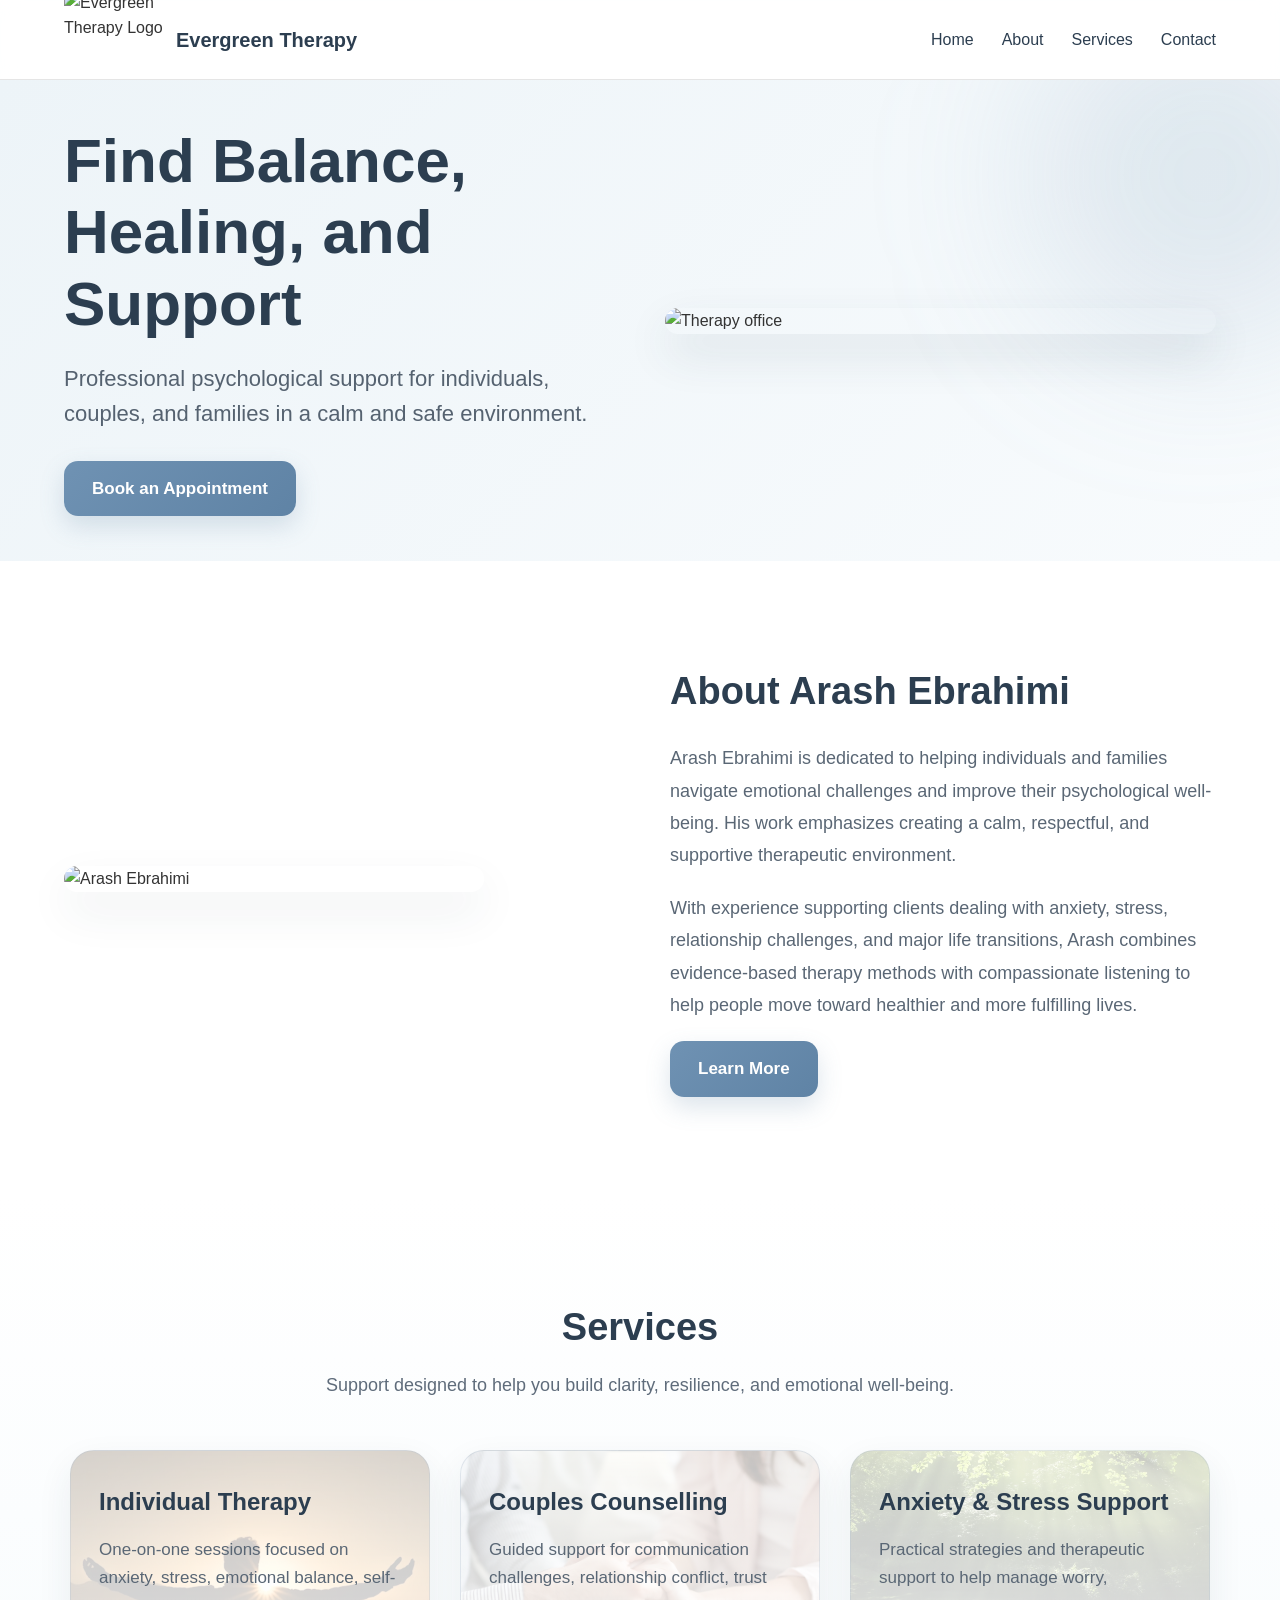
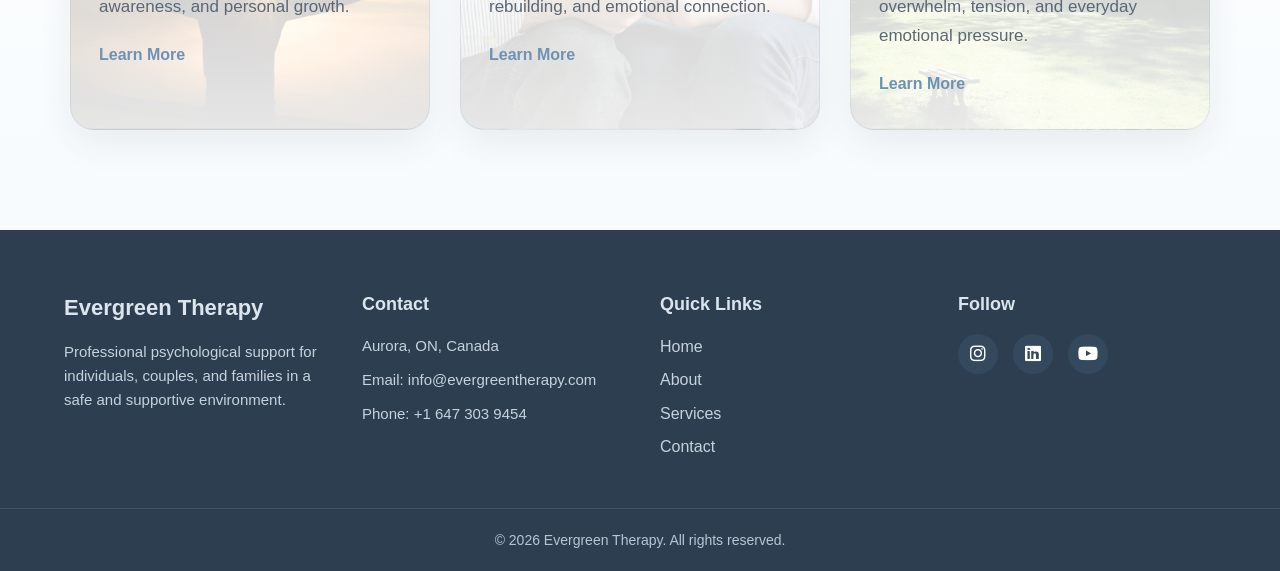
==== index.html @ 6cf24d9e "update" ====
<!DOCTYPE html>
<html lang="en">

<head>

  <meta charset="UTF-8">
  <meta name="viewport" content="width=device-width, initial-scale=1.0">

  <title>Evergreen Therapy</title>

  <!-- Google Font -->
  <link href="https://fonts.googleapis.com/css2?family=Inter:wght@300;400;500;600&display=swap" rel="stylesheet">

  <!-- Font Awesome Icons -->
  <link rel="stylesheet" href="https://cdnjs.cloudflare.com/ajax/libs/font-awesome/6.5.0/css/all.min.css">

  <!-- CSS -->
  <link rel="stylesheet" href="css/style.css">

</head>

<body>

  <!-- ================= HEADER ================= -->
  <header class="site-header">
    <div class="container header-container">

      <!-- Logo -->
      <div class="logo">
        <img src="images/logo.png" alt="Evergreen Therapy Logo">
        <span>Evergreen Therapy</span>
      </div>

      <!-- Navigation Menu -->
      <nav class="navbar">

        <!-- Hamburger Button -->
        <div class="menu-toggle" id="menu-toggle">
          <span></span>
          <span></span>
          <span></span>
        </div>

        <!-- Navigation Links -->
        <ul class="nav-list" id="nav-list">
          <li><a href="index.html">Home</a></li>
          <li><a href="about.html">About</a></li>
          <li><a href="services.html">Services</a></li>
          <li><a href="contact.html">Contact</a></li>
        </ul>

      </nav>

    </div>
  </header>


  <!-- ================= HERO SECTION ================= -->
  <section class="hero">

    <div class="container hero-container">

      <!-- Hero Text -->
      <div class="hero-text">

        <h1>Find Balance, Healing, and Support</h1>

        <p>
          Professional psychological support for individuals, couples,
          and families in a calm and safe environment.
        </p>

        <a href="contact.html" class="btn">Book an Appointment</a>

      </div>

      <!-- Hero Image -->
      <div class="hero-image">
        <img src="images/hero.jpg" alt="Therapy office">
      </div>

    </div>

  </section>


  <!-- ================= ABOUT SECTION ================= -->
  <section class="about">

    <div class="container about-container">

      <!-- Therapist Photo -->
      <div class="about-image">
        <img src="images/therapist.jpg" alt="Arash Ebrahimi">
      </div>

      <!-- Therapist Description -->
      <div class="about-text">

        <h2>About Arash Ebrahimi</h2>

        <p>
          Arash Ebrahimi is dedicated to helping individuals and families
          navigate emotional challenges and improve their psychological
          well-being. His work emphasizes creating a calm, respectful,
          and supportive therapeutic environment.
        </p>

        <p>
          With experience supporting clients dealing with anxiety, stress,
          relationship challenges, and major life transitions, Arash combines
          evidence-based therapy methods with compassionate listening to help
          people move toward healthier and more fulfilling lives.
        </p>

        <a href="about.html" class="btn">Learn More</a>

      </div>

    </div>

  </section>


  <!-- ================= SERVICES SECTION ================= -->
  <section class="services">

    <div class="container">

      <!-- Section Heading -->
      <div class="section-heading">
        <h2>Services</h2>
        <p>
          Support designed to help you build clarity, resilience, and emotional well-being.
        </p>
      </div>

      <!-- Services Cards -->
      <div class="services-container">

        <!-- Service Card 1 -->
        <div class="service-card individual-card">
          <h3>Individual Therapy</h3>
          <p>
            One-on-one sessions focused on anxiety, stress, emotional balance,
            self-awareness, and personal growth.
          </p>
          <a href="services.html">Learn More</a>
        </div>

        <!-- Service Card 2 -->
        <div class="service-card couples-card">
          <h3>Couples Counselling</h3>
          <p>
            Guided support for communication challenges, relationship conflict,
            trust rebuilding, and emotional connection.
          </p>
          <a href="services.html">Learn More</a>
        </div>

        <!-- Service Card 3 -->
        <div class="service-card anxiety-card">
          <h3>Anxiety & Stress Support</h3>
          <p>
            Practical strategies and therapeutic support to help manage worry,
            overwhelm, tension, and everyday emotional pressure.
          </p>
          <a href="services.html">Learn More</a>
        </div>

      </div>

    </div>

  </section>
  <!-- ================= END SERVICES SECTION ================= -->


  <!-- ================= FOOTER ================= -->
  <footer class="footer">

    <div class="container footer-container">

      <!-- Clinic Info -->
      <div class="footer-col">
        <h3>Evergreen Therapy</h3>
        <p>
          Professional psychological support for individuals, couples,
          and families in a safe and supportive environment.
        </p>
      </div>

      <!-- Contact Info -->
      <div class="footer-col">
        <h4>Contact</h4>
        <p>Aurora, ON,  Canada</p>
        <p>Email: info@evergreentherapy.com</p>
        <p>Phone: +1 647 303 9454</p>
      </div>

      <!-- Quick Links -->
      <div class="footer-col">
        <h4>Quick Links</h4>
        <ul>
          <li><a href="index.html">Home</a></li>
          <li><a href="about.html">About</a></li>
          <li><a href="services.html">Services</a></li>
          <li><a href="contact.html">Contact</a></li>
        </ul>
      </div>

      <!-- Social Media -->
      <div class="footer-col">
        <h4>Follow</h4>

        <div class="social-icons">

          <a href="#">
            <i class="fa-brands fa-instagram"></i>
          </a>

          <a href="#">
            <i class="fa-brands fa-linkedin"></i>
          </a>

          <a href="#">
            <i class="fa-brands fa-youtube"></i>
          </a>

        </div>

      </div>

    </div>

    <div class="footer-bottom">
      <p>© 2026 Evergreen Therapy. All rights reserved.</p>
    </div>

  </footer>
  <!-- ================= END FOOTER ================= -->

  <script src="js/script.js"></script>

</body>

</html>
---- css/style.css ----
/* =========================
   RESET
========================= */
* {
  margin: 0;
  padding: 0;
  box-sizing: border-box;
}

/* =========================
   GLOBAL STYLES
========================= */
body {
  font-family: Arial, sans-serif;
  line-height: 1.6;
  background-color: #f7f9fb;
  color: #333;
}

.container {
  width: 90%;
  max-width: 1200px;
  margin: 0 auto;
}

/* =========================
   HEADER
========================= */
.site-header {
  background-color: rgba(255, 255, 255, 0.9);
  height: 80px;
  border-bottom: 1px solid #e5e5e5;
  display: flex;
  align-items: center;
  position: sticky;
  top: 0;
  z-index: 1000;
  backdrop-filter: blur(10px);
}

.header-container {
  display: flex;
  justify-content: space-between;
  align-items: center;
}

/* Logo container */
.logo {
  display: flex;
  align-items: center;
  gap: 12px;
}

/* Logo image */
.logo img {
  width: 100px;
  height: 100px;
  object-fit: contain;
}

/* Clinic name */
.logo span {
  font-size: 20px;
  font-weight: bold;
  color: #2c3e50;
}

/* Navigation menu */
.nav-list {
  list-style: none;
  display: flex;
  gap: 28px;
}

.nav-list a {
  text-decoration: none;
  color: #2c3e50;
  font-size: 16px;
  font-weight: 500;
  transition: color 0.3s ease;
}

.nav-list a:hover {
  color: #7a9bb8;
}

/* =========================
   HERO SECTION
========================= */
.hero {
  position: relative;
  overflow: hidden;
  padding: 45px 0;
  background: linear-gradient(135deg, #edf4f8 0%, #f8fbfd 100%);
}

/* Background watermark logo behind hero text */
.hero::before {
  content: "";
  position: absolute;

  top: 50%;
  left: 32%;

  transform: translate(-50%, -50%);

  width: 700px; /* bigger background logo */
  height: 700px;

  background-image: url("../images/logo.png");
  background-repeat: no-repeat;
  background-position: center;
  background-size: contain;

  opacity: 0.25; /* less transparent so it becomes visible */

  pointer-events: none;
  z-index: 1;
}

/* Soft blurred light shape */
.hero::after {
  content: "";
  position: absolute;
  top: -80px;
  right: -100px;
  width: 350px;
  height: 350px;
  background: rgba(122, 155, 184, 0.18);
  border-radius: 50%;
  filter: blur(80px);
  z-index: 1;
  pointer-events: none;
}

.hero-container {
  position: relative;
  z-index: 2;
  display: flex;
  align-items: center;
  justify-content: space-between;
  gap: 50px;
  flex-wrap: wrap;
}

.hero-text {
  flex: 1;
  min-width: 280px;
}

.hero-text h1 {
  font-size: 62px;
  line-height: 1.15;
  color: #2c3e50;
  margin-bottom: 22px;
  max-width: 650px;
}

.hero-text p {
  font-size: 22px;
  color: #556270;
  margin-bottom: 30px;
  max-width: 620px;
}

/* Modern button */
.btn {
  display: inline-block;
  background: linear-gradient(135deg, #6f92b3, #5f83a5);
  color: white;
  text-decoration: none;
  padding: 14px 28px;
  border-radius: 14px;
  font-size: 17px;
  font-weight: 600;
  transition: all 0.3s ease;
  box-shadow: 0 10px 25px rgba(95, 131, 165, 0.22);
}

.btn:hover {
  transform: translateY(-2px);
  box-shadow: 0 14px 28px rgba(95, 131, 165, 0.28);
}

/* Hero image wrapper */
.hero-image {
  flex: 1;
  min-width: 280px;
}

/* Hero image */
.hero-image img {
  width: 100%;
  max-width: 650px;
  border-radius: 28px;
  display: block;
  box-shadow: 0 20px 45px rgba(44, 62, 80, 0.12);
}

/* =========================
   RESPONSIVE
========================= */
@media (max-width: 992px) {
  .hero-text h1 {
    font-size: 48px;
  }

  .hero-text p {
    font-size: 19px;
  }

  .hero::before {
    width: 300px;
    height: 300px;
    left: 35%;
    opacity: 0.08;
  }
}

@media (max-width: 768px) {
  .site-header {
    height: auto;
    padding: 18px 0;
  }

  .header-container {
    flex-direction: column;
    gap: 14px;
  }

  .nav-list {
    flex-wrap: wrap;
    justify-content: center;
    gap: 18px;
  }

  .hero {
    padding: 70px 0;
  }

  .hero-text h1 {
    font-size: 38px;
  }

  .hero-text p {
    font-size: 18px;
  }

  .hero::before {
    width: 220px;
    height: 220px;
    left: 50%;
    top: 32%;
    opacity: 0.07;
  }
}

/* ================= ABOUT SECTION ================= */

.about {
  padding: 100px 0;
  background-color: #ffffff;
}

.about-container {
  display: flex;
  align-items: center;
  gap: 60px;
  flex-wrap: wrap;
}

.about-image {
  flex: 1;
  min-width: 280px;
}

.about-image img {
  width: 100%;
  max-width: 420px;
  border-radius: 24px;
  display: block;
  box-shadow: 0 20px 45px rgba(44, 62, 80, 0.08);
}

.about-text {
  flex: 1;
  min-width: 280px;
}

.about-text h2 {
  font-size: 38px;
  margin-bottom: 20px;
  color: #2c3e50;
}

.about-text p {
  font-size: 18px;
  color: #5a6775;
  margin-bottom: 20px;
  line-height: 1.8;
  max-width: 560px;
}

/* ================= SERVICES SECTION ================= */

.services {
  padding: 100px 0;
  background: linear-gradient(180deg, #ffffff 0%, #f7fbfd 100%);
}

/* Section title area */
.section-heading {
  text-align: center;
  margin-bottom: 50px;
}

.section-heading h2 {
  font-size: 38px;
  color: #2c3e50;
  margin-bottom: 14px;
}

.section-heading p {
  font-size: 18px;
  color: #5f6c7b;
  max-width: 700px;
  margin: 0 auto;
}

/* Services cards layout */
.services-container {
  display: flex;
  gap: 30px;
  flex-wrap: wrap;
  justify-content: center;
}

/* Single service card */
.service-card {
  flex: 1;
  min-width: 280px;
  max-width: 360px;
  background: rgba(255, 255, 255, 0.75);
  border: 1px solid rgba(180, 196, 210, 0.35);
  border-radius: 24px;
  padding: 32px 28px;
  box-shadow: 0 14px 35px rgba(44, 62, 80, 0.08);
  backdrop-filter: blur(10px);
  transition:
    transform 0.3s ease,
    box-shadow 0.3s ease;
}

/* Individual Therapy background image */
.individual-card {
  background-image:
    linear-gradient(rgba(255, 255, 255, 0.75), rgba(255, 255, 255, 0.9)),
    url("../images/individual-therapy.jpg");

  background-size: cover;
  background-position: center;
}

/* Couples Counselling background */
.couples-card {
  background-image:
    linear-gradient(rgba(255,255,255,0.75), rgba(255,255,255,0.9)),
    url("../images/couples-counselling.jpg");

  background-size: cover;
  background-position: center;
}

/* Anxiety & Stress background */
.anxiety-card {
  background-image:
    linear-gradient(rgba(255,255,255,0.75), rgba(255,255,255,0.9)),
    url("../images/anxiety-stress.jpg");

  background-size: cover;
  background-position: center;
}

/* Card hover effect */
.service-card:hover {
  transform: translateY(-8px);
  box-shadow: 0 22px 45px rgba(44, 62, 80, 0.12);
}

/* Icon style */
.service-icon {
  width: 64px;
  height: 64px;
  background: linear-gradient(135deg, #dfeef5, #edf6fa);
  border-radius: 18px;
  display: flex;
  align-items: center;
  justify-content: center;
  font-size: 28px;
  margin-bottom: 22px;
}

/* Card title */
.service-card h3 {
  font-size: 24px;
  color: #2c3e50;
  margin-bottom: 14px;
}

/* Card text */
.service-card p {
  font-size: 17px;
  color: #5a6775;
  line-height: 1.7;
  margin-bottom: 20px;
}

/* Card link */
.service-card a {
  text-decoration: none;
  color: #6f92b3;
  font-weight: 600;
  font-size: 16px;
  transition: color 0.3s ease;
}

.service-card a:hover {
  color: #4f7598;
}

/* ================= FOOTER ================= */

.footer {
  background: #2c3e50;
  color: #dce5ee;
  padding: 60px 0 20px 0;
}

.footer-container {
  display: flex;
  gap: 40px;
  flex-wrap: wrap;
  justify-content: space-between;
}

.footer-col {
  flex: 1;
  min-width: 200px;
}

.footer-col h3 {
  margin-bottom: 15px;
  font-size: 22px;
}

.footer-col h4 {
  margin-bottom: 15px;
  font-size: 18px;
}

.footer-col p {
  margin-bottom: 10px;
  font-size: 15px;
  color: #c7d2dd;
}

.footer-col ul {
  list-style: none;
}

.footer-col ul li {
  margin-bottom: 8px;
}

.footer-col ul li a {
  text-decoration: none;
  color: #c7d2dd;
  transition: 0.3s;
}

.footer-col ul li a:hover {
  color: #ffffff;
}

.footer-bottom {
  text-align: center;
  margin-top: 40px;
  padding-top: 20px;
  border-top: 1px solid rgba(255, 255, 255, 0.1);
  font-size: 14px;
  color: #b8c6d4;
}

/* ================= SOCIAL ICONS ================= */

.social-icons {
  display: flex;
  gap: 15px;
  margin-top: 10px;
}

.social-icons a {
  width: 40px;
  height: 40px;
  background: #34495e;
  border-radius: 50%;
  display: flex;
  align-items: center;
  justify-content: center;
  text-decoration: none;
  transition: 0.3s;
}

.social-icons i {
  color: white;
  font-size: 18px;
}

.social-icons a:hover {
  background: #6f92b3;
  transform: translateY(-3px);
}

/* ================= ACTIVE NAV LINK ================= */

.active-link {
  color: #6f92b3 !important;
  font-weight: 600;
}

/* ================= PAGE HERO ================= */

.page-hero {
  padding: 70px 0 50px 0;
  background: linear-gradient(135deg, #edf4f8 0%, #f8fbfd 100%);
  border-bottom: 1px solid rgba(180, 196, 210, 0.25);
}

.page-hero-content {
  max-width: 850px;
}

.page-label {
  font-size: 14px;
  font-weight: 600;
  letter-spacing: 1px;
  text-transform: uppercase;
  color: #6f92b3;
  margin-bottom: 14px;
}

.page-hero h1 {
  font-size: 52px;
  line-height: 1.15;
  color: #2c3e50;
  margin-bottom: 18px;
}

.page-description {
  font-size: 20px;
  color: #5a6775;
  max-width: 760px;
  line-height: 1.8;
}

/* ================= ABOUT PAGE MAIN SECTION ================= */

.about-page-section {
  padding: 100px 0;
  background-color: #ffffff;
}

.about-page-container {
  display: flex;
  align-items: center;
  gap: 70px;
  flex-wrap: wrap;
}

.about-page-image {
  flex: 1;
  min-width: 280px;
}

.about-page-image img {
  width: 100%;
  max-width: 450px;
  border-radius: 28px;
  display: block;
  box-shadow: 0 22px 50px rgba(44, 62, 80, 0.1);
}

.about-page-text {
  flex: 1;
  min-width: 280px;
}

.about-page-text h2 {
  font-size: 40px;
  color: #2c3e50;
  margin-bottom: 22px;
}

.about-page-text p {
  font-size: 18px;
  line-height: 1.9;
  color: #5a6775;
  margin-bottom: 20px;
}

/* ================= APPROACH SECTION ================= */

.approach-section {
  padding: 100px 0;
  background: linear-gradient(180deg, #f8fbfd 0%, #ffffff 100%);
}

.approach-cards {
  display: flex;
  gap: 30px;
  flex-wrap: wrap;
  justify-content: center;
}

.approach-card {
  flex: 1;
  min-width: 260px;
  max-width: 360px;
  background: rgba(255, 255, 255, 0.8);
  border: 1px solid rgba(180, 196, 210, 0.3);
  border-radius: 24px;
  padding: 32px 28px;
  box-shadow: 0 14px 35px rgba(44, 62, 80, 0.08);
  backdrop-filter: blur(10px);
  transition:
    transform 0.3s ease,
    box-shadow 0.3s ease;
}

.approach-card:hover {
  transform: translateY(-8px);
  box-shadow: 0 22px 45px rgba(44, 62, 80, 0.12);
}

.approach-icon {
  width: 64px;
  height: 64px;
  border-radius: 18px;
  background: linear-gradient(135deg, #dfeef5, #edf6fa);
  display: flex;
  align-items: center;
  justify-content: center;
  margin-bottom: 22px;
}

.approach-icon i {
  font-size: 24px;
  color: #6f92b3;
}

.approach-card h3 {
  font-size: 23px;
  color: #2c3e50;
  margin-bottom: 14px;
}

.approach-card p {
  font-size: 17px;
  color: #5a6775;
  line-height: 1.8;
}

/* ================= EXPERIENCE SECTION ================= */

.experience-section {
  padding: 100px 0;
  background-color: #ffffff;
}

.experience-container {
  display: flex;
  gap: 60px;
  flex-wrap: wrap;
  align-items: flex-start;
}

.experience-text {
  flex: 1;
  min-width: 280px;
}

.experience-text h2 {
  font-size: 38px;
  color: #2c3e50;
  margin-bottom: 18px;
}

.experience-text p {
  font-size: 18px;
  color: #5a6775;
  line-height: 1.8;
  max-width: 520px;
}

.experience-list {
  flex: 1;
  min-width: 280px;
}

.experience-item {
  display: flex;
  gap: 20px;
  align-items: flex-start;
  padding: 24px 0;
  border-bottom: 1px solid rgba(180, 196, 210, 0.3);
}

.experience-number {
  font-size: 28px;
  font-weight: 700;
  color: #b7cad8;
  min-width: 50px;
}

.experience-item h3 {
  font-size: 22px;
  color: #2c3e50;
  margin-bottom: 8px;
}

.experience-item p {
  font-size: 17px;
  color: #5a6775;
  line-height: 1.7;
}

/* ================= ABOUT PAGE RESPONSIVE ================= */

@media (max-width: 992px) {
  .page-hero h1 {
    font-size: 42px;
  }

  .about-page-text h2,
  .experience-text h2,
  .section-heading h2 {
    font-size: 34px;
  }
}

@media (max-width: 768px) {
  .page-hero {
    padding: 55px 0 40px 0;
  }

  .page-hero h1 {
    font-size: 34px;
  }

  .page-description {
    font-size: 18px;
  }

  .about-page-text h2,
  .experience-text h2,
  .section-heading h2 {
    font-size: 30px;
  }

  .about-page-text p,
  .experience-text p,
  .approach-card p {
    font-size: 16px;
  }
}

/* ================= SERVICES PAGE ================= */

.services-overview {
  padding: 100px 0;
  background: linear-gradient(180deg, #ffffff 0%, #f7fbfd 100%);
}

.detailed-services {
  padding: 100px 0;
  background-color: #ffffff;
}

.service-detail {
  display: flex;
  gap: 40px;
  justify-content: space-between;
  align-items: stretch;
  flex-wrap: wrap;
  margin-bottom: 40px;
  padding: 38px;
  border: 1px solid rgba(180, 196, 210, 0.28);
  border-radius: 28px;
  background: rgba(255, 255, 255, 0.85);
  box-shadow: 0 18px 45px rgba(44, 62, 80, 0.06);
}

.reverse-detail {
  flex-direction: row-reverse;
}

.service-detail-text {
  flex: 1.5;
  min-width: 280px;
}

.service-tag {
  font-size: 14px;
  font-weight: 700;
  letter-spacing: 1px;
  color: #6f92b3;
  margin-bottom: 14px;
}

.service-detail-text h2 {
  font-size: 36px;
  color: #2c3e50;
  margin-bottom: 18px;
}

.service-detail-text p {
  font-size: 18px;
  line-height: 1.85;
  color: #5a6775;
  margin-bottom: 16px;
}

.service-detail-box {
  flex: 1;
  min-width: 260px;
  background: linear-gradient(135deg, #edf4f8, #f8fbfd);
  border-radius: 24px;
  padding: 28px;
  border: 1px solid rgba(180, 196, 210, 0.25);
}

.service-detail-box h3 {
  font-size: 22px;
  color: #2c3e50;
  margin-bottom: 16px;
}

.service-detail-box ul {
  list-style: none;
}

.service-detail-box ul li {
  position: relative;
  padding-left: 24px;
  margin-bottom: 14px;
  font-size: 17px;
  color: #5a6775;
  line-height: 1.7;
}

.service-detail-box ul li::before {
  content: "•";
  position: absolute;
  left: 0;
  top: 0;
  color: #6f92b3;
  font-size: 20px;
  line-height: 1;
}

/* ================= CTA SECTION ================= */

.cta-section {
  padding: 100px 0;
  background: linear-gradient(135deg, #edf4f8 0%, #f8fbfd 100%);
}

.cta-container {
  text-align: center;
  max-width: 850px;
}

.cta-container h2 {
  font-size: 42px;
  color: #2c3e50;
  margin-bottom: 18px;
}

.cta-container p {
  font-size: 19px;
  color: #5a6775;
  line-height: 1.8;
  margin-bottom: 28px;
}

/* ================= SERVICES PAGE RESPONSIVE ================= */

@media (max-width: 992px) {
  .service-detail-text h2,
  .cta-container h2 {
    font-size: 32px;
  }
}

@media (max-width: 768px) {
  .service-detail {
    padding: 26px;
  }

  .reverse-detail {
    flex-direction: column;
  }

  .service-detail-text h2,
  .cta-container h2 {
    font-size: 28px;
  }

  .service-detail-text p,
  .service-detail-box ul li,
  .cta-container p {
    font-size: 16px;
  }
}

/* ================= CONTACT PAGE ================= */

.contact-page-section {
  padding: 100px 0;
  background: linear-gradient(180deg, #ffffff 0%, #f7fbfd 100%);
}

.contact-page-container {
  display: flex;
  gap: 35px;
  flex-wrap: wrap;
  align-items: stretch;
}

.contact-info-card,
.contact-form-card {
  flex: 1;
  min-width: 300px;
  background: rgba(255, 255, 255, 0.88);
  border: 1px solid rgba(180, 196, 210, 0.28);
  border-radius: 28px;
  padding: 36px;
  box-shadow: 0 18px 45px rgba(44, 62, 80, 0.07);
}

.contact-info-card h2,
.contact-form-card h2 {
  font-size: 34px;
  color: #2c3e50;
  margin-bottom: 18px;
}

.contact-info-card p,
.contact-form-card p {
  font-size: 17px;
  line-height: 1.8;
  color: #5a6775;
  margin-bottom: 18px;
}

/* Contact info list */
.contact-info-list {
  margin-top: 28px;
}

.contact-info-item {
  display: flex;
  gap: 18px;
  align-items: flex-start;
  margin-bottom: 24px;
}

.contact-info-icon {
  width: 52px;
  height: 52px;
  border-radius: 16px;
  background: linear-gradient(135deg, #dfeef5, #edf6fa);
  display: flex;
  align-items: center;
  justify-content: center;
  flex-shrink: 0;
}

.contact-info-icon i {
  font-size: 20px;
  color: #6f92b3;
}

.contact-info-item h3 {
  font-size: 20px;
  color: #2c3e50;
  margin-bottom: 6px;
}

.contact-info-item p {
  font-size: 16px;
  color: #5a6775;
  margin-bottom: 0;
}

/* Contact form */
.contact-form {
  margin-top: 20px;
}

.form-group {
  margin-bottom: 20px;
}

.form-group label {
  display: block;
  margin-bottom: 8px;
  font-size: 15px;
  font-weight: 600;
  color: #2c3e50;
}

.form-group input,
.form-group textarea {
  width: 100%;
  border: 1px solid rgba(180, 196, 210, 0.45);
  border-radius: 16px;
  padding: 14px 16px;
  font-size: 16px;
  font-family: "Inter", sans-serif;
  color: #2c3e50;
  background-color: #fdfefe;
  outline: none;
  transition:
    border-color 0.3s ease,
    box-shadow 0.3s ease;
}

.form-group textarea {
  resize: vertical;
}

.form-group input:focus,
.form-group textarea:focus {
  border-color: #8fb0c9;
  box-shadow: 0 0 0 4px rgba(143, 176, 201, 0.16);
}

/* ================= OFFICE HOURS ================= */

.office-hours-section {
  padding: 100px 0;
  background-color: #ffffff;
}

.office-hours-container {
  display: flex;
  gap: 50px;
  flex-wrap: wrap;
  align-items: center;
}

.office-hours-text {
  flex: 1;
  min-width: 280px;
}

.office-hours-text h2 {
  font-size: 38px;
  color: #2c3e50;
  margin-bottom: 18px;
}

.office-hours-text p {
  font-size: 18px;
  color: #5a6775;
  line-height: 1.8;
  max-width: 520px;
}

.office-hours-card {
  flex: 1;
  min-width: 280px;
  background: linear-gradient(135deg, #edf4f8, #f8fbfd);
  border-radius: 28px;
  padding: 30px;
  border: 1px solid rgba(180, 196, 210, 0.25);
  box-shadow: 0 16px 40px rgba(44, 62, 80, 0.06);
}

.office-hour-item {
  display: flex;
  justify-content: space-between;
  gap: 20px;
  padding: 16px 0;
  border-bottom: 1px solid rgba(180, 196, 210, 0.28);
  font-size: 17px;
  color: #2c3e50;
}

.office-hour-item:last-child {
  border-bottom: none;
}

/* ================= CONTACT PAGE RESPONSIVE ================= */

@media (max-width: 992px) {
  .contact-info-card h2,
  .contact-form-card h2,
  .office-hours-text h2 {
    font-size: 30px;
  }
}

@media (max-width: 768px) {
  .contact-info-card,
  .contact-form-card,
  .office-hours-card {
    padding: 26px;
  }

  .contact-info-card h2,
  .contact-form-card h2,
  .office-hours-text h2 {
    font-size: 28px;
  }

  .contact-info-card p,
  .contact-form-card p,
  .office-hours-text p,
  .office-hour-item {
    font-size: 16px;
  }
}

/* ================= MOBILE RESPONSIVE ================= */
@media (max-width: 768px) {
  /* Main container spacing */
  .container {
    width: 92%;
  }

  /* Header layout for mobile */
  .site-header {
    height: auto;
    padding: 14px 0;
  }

  .header-container {
    flex-direction: column;
    gap: 12px;
  }

  /* Logo on mobile */
  .logo {
    gap: 10px;
  }

  .logo img {
    width: 48px;
    height: 48px;
  }

  .logo span {
    font-size: 18px;
  }

  /* Navigation on mobile */
  .nav-list {
    flex-wrap: wrap;
    justify-content: center;
    gap: 14px;
  }

  .nav-list a {
    font-size: 15px;
  }

  /* Hero section on mobile */
  .hero {
    padding: 30px 0 50px 0;
  }

  .hero-container {
    flex-direction: column;
    gap: 28px;
  }

  .hero-text {
    order: 1;
  }

  .hero-image {
    order: 2;
  }

  .hero-text h1 {
    font-size: 36px;
    line-height: 1.2;
  }

  .hero-text p {
    font-size: 17px;
    line-height: 1.8;
  }

  .hero-image img {
    max-width: 100%;
    border-radius: 22px;
  }

  /* Watermark logo in hero */
  .hero::before {
    width: 260px;
    height: 260px;
    left: 50%;
    top: 38%;
    opacity: 0.1;
  }

  /* About section on mobile */
  .about {
    padding: 70px 0;
  }

  .about-container {
    flex-direction: column;
    gap: 30px;
  }

  .about-text h2 {
    font-size: 30px;
  }

  .about-text p {
    font-size: 16px;
    line-height: 1.8;
  }

  .about-image img {
    max-width: 100%;
  }

  /* Section headings */
  .section-heading h2 {
    font-size: 30px;
  }

  .section-heading p {
    font-size: 16px;
    line-height: 1.8;
  }

  /* Services cards */
  .services {
    padding: 70px 0;
  }

  .services-container {
    gap: 20px;
  }

  .service-card {
    max-width: 100%;
    padding: 26px 22px;
  }

  .service-card h3 {
    font-size: 22px;
  }

  .service-card p {
    font-size: 16px;
  }

  /* About page */
  .page-hero {
    padding: 45px 0 35px 0;
  }

  .page-hero h1 {
    font-size: 32px;
    line-height: 1.25;
  }

  .page-description {
    font-size: 17px;
    line-height: 1.8;
  }

  .about-page-section,
  .approach-section,
  .experience-section,
  .services-overview,
  .detailed-services,
  .cta-section,
  .contact-page-section,
  .office-hours-section {
    padding: 70px 0;
  }

  .about-page-container,
  .experience-container,
  .office-hours-container,
  .contact-page-container {
    flex-direction: column;
    gap: 28px;
  }

  .about-page-text h2,
  .experience-text h2,
  .contact-info-card h2,
  .contact-form-card h2,
  .office-hours-text h2,
  .cta-container h2,
  .service-detail-text h2 {
    font-size: 28px;
  }

  .about-page-text p,
  .experience-text p,
  .contact-info-card p,
  .contact-form-card p,
  .office-hours-text p,
  .cta-container p,
  .service-detail-text p,
  .service-detail-box ul li {
    font-size: 16px;
    line-height: 1.8;
  }

  /* Service detail blocks */
  .service-detail,
  .reverse-detail {
    flex-direction: column;
    padding: 24px;
    gap: 24px;
  }

  /* Contact form */
  .contact-info-card,
  .contact-form-card,
  .office-hours-card {
    padding: 24px;
  }

  .form-group input,
  .form-group textarea {
    font-size: 16px;
    padding: 13px 14px;
  }

  /* Office hours rows */
  .office-hour-item {
    font-size: 15px;
    gap: 14px;
  }

  /* Footer */
  .footer {
    padding: 50px 0 18px 0;
  }

  .footer-container {
    flex-direction: column;
    gap: 28px;
  }

  .footer-col h3 {
    font-size: 20px;
  }

  .footer-col h4 {
    font-size: 17px;
  }

  .footer-col p,
  .footer-col ul li a {
    font-size: 15px;
  }

  /* Buttons */
  .btn {
    padding: 13px 22px;
    font-size: 16px;
    border-radius: 12px;
  }
}

/* ================= HAMBURGER MENU ================= */

/* Navbar wrapper */
.navbar {
  position: relative;
}

/* Hamburger button */
.menu-toggle {
  display: none;
  flex-direction: column;
  justify-content: center;
  gap: 6px;
  cursor: pointer;
}

/* Hamburger lines */
.menu-toggle span {
  width: 28px;
  height: 3px;
  background-color: #2c3e50;
  border-radius: 2px;
  transition: 0.3s ease;
}

/* Mobile navigation */
@media (max-width: 768px) {
  .navbar {
    width: 100%;
  }

  .menu-toggle {
    display: flex;
    align-items: center;
    margin: 0 auto;
  }

  .nav-list {
    display: none;
    flex-direction: column;
    gap: 16px;
    background-color: #ffffff;
    position: absolute;
    top: 45px;
    left: 50%;
    transform: translateX(-50%);
    width: 220px;
    text-align: center;
    padding: 20px;
    border-radius: 18px;
    box-shadow: 0 18px 40px rgba(44, 62, 80, 0.12);
    z-index: 999;
  }

  .nav-list.active {
    display: flex;
  }

  .nav-list li {
    list-style: none;
  }

  .nav-list a {
    display: block;
    font-size: 16px;
    color: #2c3e50;
    text-decoration: none;
    font-weight: 500;
  }
}
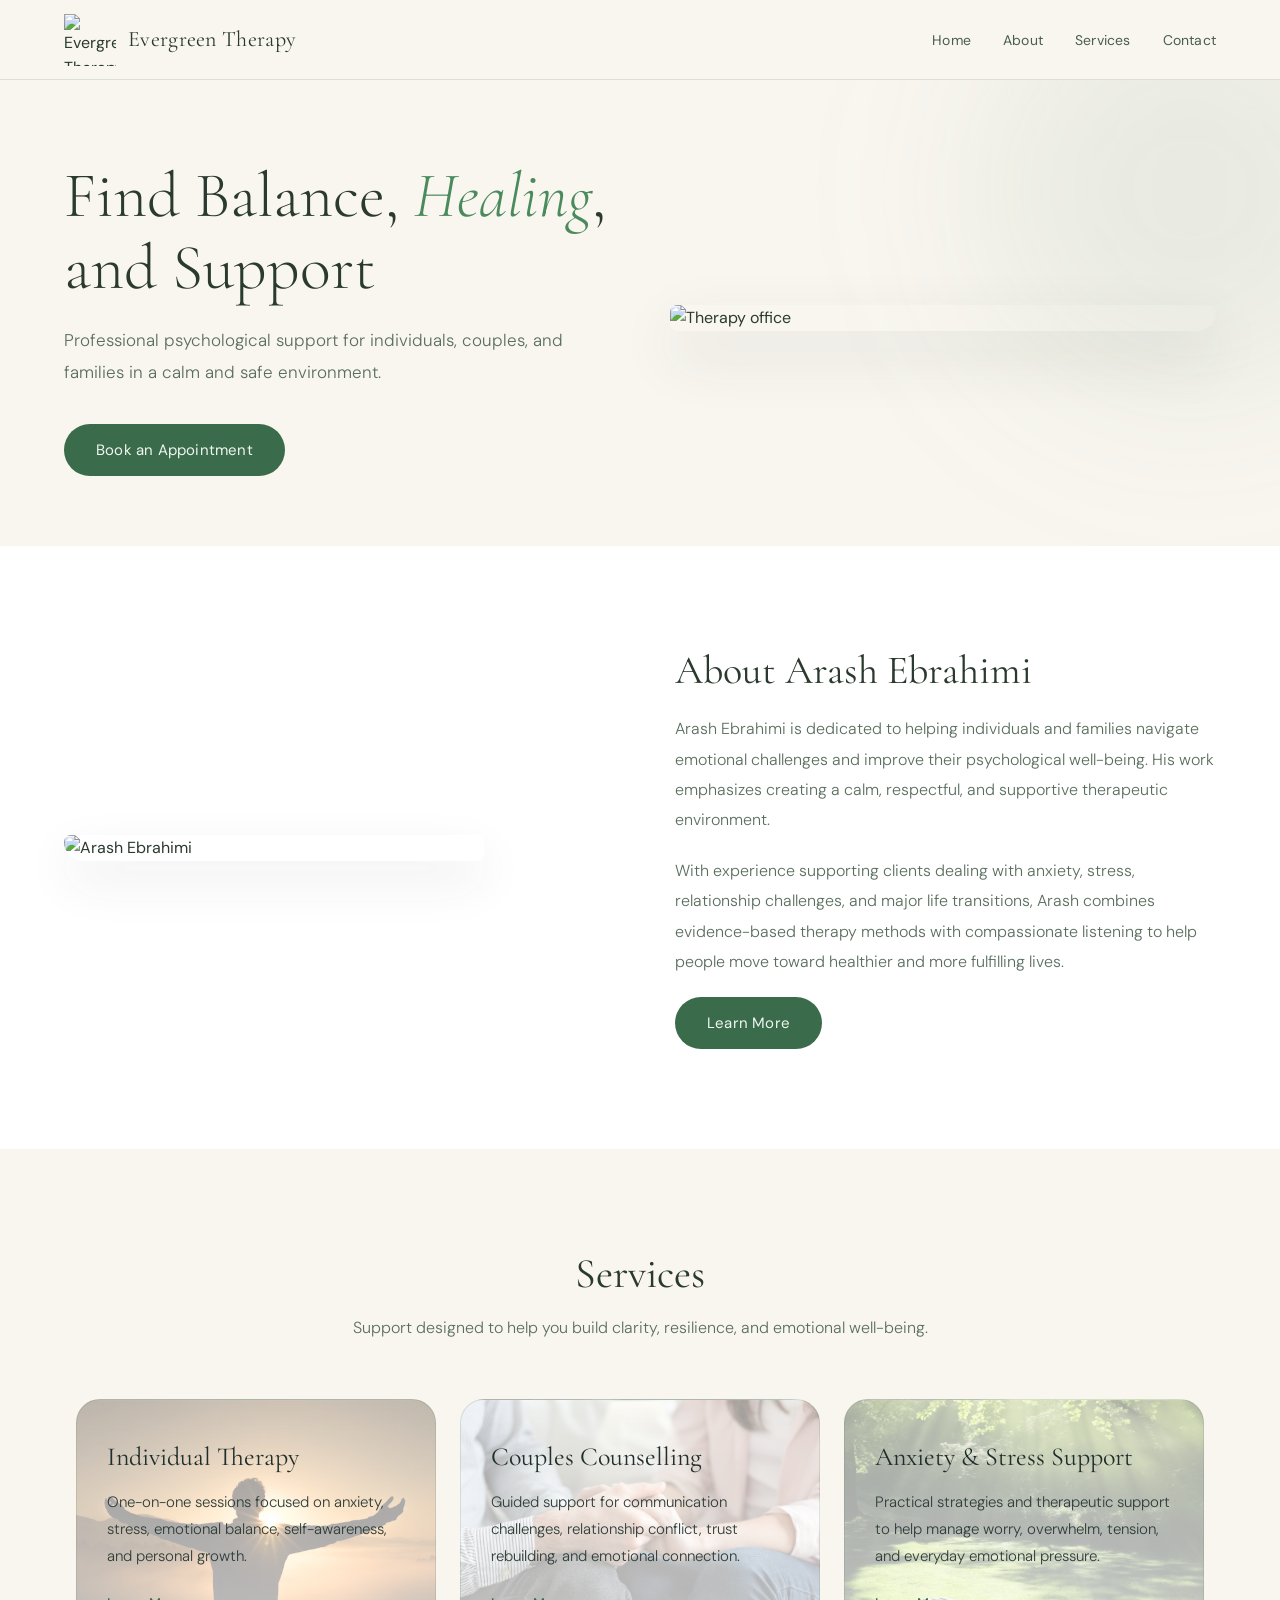
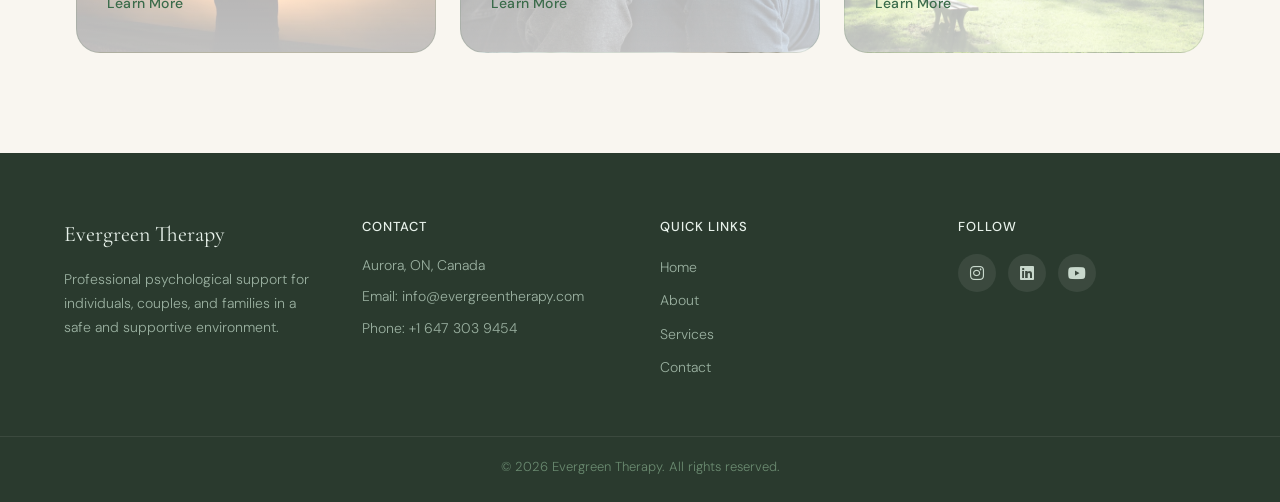
==== commit 836fa5a3: "update" ====
--- a/index.html
+++ b/index.html
@@ -63,7 +63,7 @@
       <!-- Hero Text -->
       <div class="hero-text">
 
-        <h1>Find Balance, Healing, and Support</h1>
+        <h1>Find Balance, <em>Healing</em>, and Support</h1>
 
         <p>
           Professional psychological support for individuals, couples,
--- a/css/style.css
+++ b/css/style.css
@@ -1,3 +1,5 @@
+@import url('https://fonts.googleapis.com/css2?family=Cormorant+Garamond:ital,wght@0,300;0,400;0,500;1,300;1,400&family=DM+Sans:wght@300;400;500&display=swap');
+
 /* =========================
    RESET
 ========================= */
@@ -11,10 +13,10 @@
    GLOBAL STYLES
 ========================= */
 body {
-  font-family: Arial, sans-serif;
+  font-family: 'DM Sans', sans-serif;
   line-height: 1.6;
-  background-color: #f7f9fb;
-  color: #333;
+  background-color: #f9f6f0;
+  color: #2a3a2e;
 }
 
 .container {
@@ -27,15 +29,15 @@
    HEADER
 ========================= */
 .site-header {
-  background-color: rgba(255, 255, 255, 0.9);
+  background-color: rgba(249, 246, 240, 0.92);
   height: 80px;
-  border-bottom: 1px solid #e5e5e5;
+  border-bottom: 0.5px solid rgba(90, 120, 90, 0.18);
   display: flex;
   align-items: center;
   position: sticky;
   top: 0;
   z-index: 1000;
-  backdrop-filter: blur(10px);
+  backdrop-filter: blur(12px);
 }
 
 .header-container {
@@ -44,44 +46,43 @@
   align-items: center;
 }
 
-/* Logo container */
 .logo {
   display: flex;
   align-items: center;
   gap: 12px;
 }
 
-/* Logo image */
 .logo img {
-  width: 100px;
-  height: 100px;
+  width: 52px;
+  height: 52px;
   object-fit: contain;
 }
 
-/* Clinic name */
 .logo span {
-  font-size: 20px;
-  font-weight: bold;
-  color: #2c3e50;
-}
-
-/* Navigation menu */
+  font-family: 'Cormorant Garamond', serif;
+  font-size: 22px;
+  font-weight: 400;
+  color: #2a3a2e;
+  letter-spacing: 0.3px;
+}
+
 .nav-list {
   list-style: none;
   display: flex;
-  gap: 28px;
+  gap: 32px;
 }
 
 .nav-list a {
   text-decoration: none;
-  color: #2c3e50;
-  font-size: 16px;
-  font-weight: 500;
+  color: #4a5e4e;
+  font-size: 14px;
+  font-weight: 400;
+  letter-spacing: 0.2px;
   transition: color 0.3s ease;
 }
 
 .nav-list a:hover {
-  color: #7a9bb8;
+  color: #3a6b4a;
 }
 
 /* =========================
@@ -90,46 +91,38 @@
 .hero {
   position: relative;
   overflow: hidden;
-  padding: 45px 0;
-  background: linear-gradient(135deg, #edf4f8 0%, #f8fbfd 100%);
-}
-
-/* Background watermark logo behind hero text */
+  padding: 80px 0 70px;
+  background-color: #f9f6f0;
+}
+
 .hero::before {
   content: "";
   position: absolute;
-
   top: 50%;
   left: 32%;
-
   transform: translate(-50%, -50%);
-
-  width: 700px; /* bigger background logo */
+  width: 700px;
   height: 700px;
-
   background-image: url("../images/logo.png");
   background-repeat: no-repeat;
   background-position: center;
   background-size: contain;
-
-  opacity: 0.25; /* less transparent so it becomes visible */
-
+  opacity: 0.18;
   pointer-events: none;
   z-index: 1;
 }
 
-/* Soft blurred light shape */
 .hero::after {
   content: "";
   position: absolute;
-  top: -80px;
-  right: -100px;
-  width: 350px;
-  height: 350px;
-  background: rgba(122, 155, 184, 0.18);
+  top: -100px;
+  right: -120px;
+  width: 420px;
+  height: 420px;
+  background: rgba(90, 140, 100, 0.10);
   border-radius: 50%;
-  filter: blur(80px);
-  z-index: 1;
+  filter: blur(90px);
+  z-index: 0;
   pointer-events: none;
 }
 
@@ -139,7 +132,7 @@
   display: flex;
   align-items: center;
   justify-content: space-between;
-  gap: 50px;
+  gap: 60px;
   flex-wrap: wrap;
 }
 
@@ -149,114 +142,66 @@
 }
 
 .hero-text h1 {
-  font-size: 62px;
-  line-height: 1.15;
-  color: #2c3e50;
+  font-family: 'Cormorant Garamond', serif;
+  font-size: 64px;
+  font-weight: 300;
+  line-height: 1.12;
+  color: #2a3a2e;
   margin-bottom: 22px;
-  max-width: 650px;
+  max-width: 600px;
+}
+
+.hero-text h1 em {
+  font-style: italic;
+  color: #4a8a5c;
 }
 
 .hero-text p {
-  font-size: 22px;
-  color: #556270;
-  margin-bottom: 30px;
-  max-width: 620px;
-}
-
-/* Modern button */
+  font-size: 17px;
+  color: #5a6e5e;
+  margin-bottom: 36px;
+  max-width: 540px;
+  line-height: 1.85;
+  font-weight: 300;
+}
+
 .btn {
   display: inline-block;
-  background: linear-gradient(135deg, #6f92b3, #5f83a5);
-  color: white;
+  background-color: #3a6b4a;
+  color: #f0f7f2;
   text-decoration: none;
-  padding: 14px 28px;
-  border-radius: 14px;
-  font-size: 17px;
-  font-weight: 600;
+  padding: 14px 32px;
+  border-radius: 40px;
+  font-size: 15px;
+  font-weight: 400;
+  font-family: 'DM Sans', sans-serif;
   transition: all 0.3s ease;
-  box-shadow: 0 10px 25px rgba(95, 131, 165, 0.22);
+  letter-spacing: 0.2px;
+  border: none;
+  cursor: pointer;
 }
 
 .btn:hover {
+  background-color: #2d5a3d;
   transform: translateY(-2px);
-  box-shadow: 0 14px 28px rgba(95, 131, 165, 0.28);
-}
-
-/* Hero image wrapper */
+}
+
 .hero-image {
   flex: 1;
   min-width: 280px;
 }
 
-/* Hero image */
 .hero-image img {
   width: 100%;
-  max-width: 650px;
-  border-radius: 28px;
+  max-width: 580px;
+  border-radius: 32px 32px 80px 32px;
   display: block;
-  box-shadow: 0 20px 45px rgba(44, 62, 80, 0.12);
-}
-
-/* =========================
-   RESPONSIVE
-========================= */
-@media (max-width: 992px) {
-  .hero-text h1 {
-    font-size: 48px;
-  }
-
-  .hero-text p {
-    font-size: 19px;
-  }
-
-  .hero::before {
-    width: 300px;
-    height: 300px;
-    left: 35%;
-    opacity: 0.08;
-  }
-}
-
-@media (max-width: 768px) {
-  .site-header {
-    height: auto;
-    padding: 18px 0;
-  }
-
-  .header-container {
-    flex-direction: column;
-    gap: 14px;
-  }
-
-  .nav-list {
-    flex-wrap: wrap;
-    justify-content: center;
-    gap: 18px;
-  }
-
-  .hero {
-    padding: 70px 0;
-  }
-
-  .hero-text h1 {
-    font-size: 38px;
-  }
-
-  .hero-text p {
-    font-size: 18px;
-  }
-
-  .hero::before {
-    width: 220px;
-    height: 220px;
-    left: 50%;
-    top: 32%;
-    opacity: 0.07;
-  }
-}
-
-/* ================= ABOUT SECTION ================= */
-
+  box-shadow: 0 24px 60px rgba(42, 58, 46, 0.12);
+}
+
+/* =========================
+   ABOUT SECTION (homepage)
+========================= */
 .about {
   padding: 100px 0;
   background-color: #ffffff;
@@ -265,7 +210,7 @@
 .about-container {
   display: flex;
   align-items: center;
-  gap: 60px;
+  gap: 70px;
   flex-wrap: wrap;
 }
 
@@ -277,9 +222,9 @@
 .about-image img {
   width: 100%;
   max-width: 420px;
-  border-radius: 24px;
+  border-radius: 28px 28px 28px 80px;
   display: block;
-  box-shadow: 0 20px 45px rgba(44, 62, 80, 0.08);
+  box-shadow: 0 20px 50px rgba(42, 58, 46, 0.09);
 }
 
 .about-text {
@@ -288,152 +233,150 @@
 }
 
 .about-text h2 {
-  font-size: 38px;
+  font-family: 'Cormorant Garamond', serif;
+  font-size: 40px;
+  font-weight: 400;
   margin-bottom: 20px;
-  color: #2c3e50;
+  color: #2a3a2e;
+  line-height: 1.2;
 }
 
 .about-text p {
-  font-size: 18px;
-  color: #5a6775;
+  font-size: 16px;
+  color: #5a6e5e;
   margin-bottom: 20px;
-  line-height: 1.8;
-  max-width: 560px;
-}
-
-/* ================= SERVICES SECTION ================= */
-
+  line-height: 1.9;
+  font-weight: 300;
+  max-width: 540px;
+}
+
+/* =========================
+   SERVICES SECTION (homepage)
+========================= */
 .services {
   padding: 100px 0;
-  background: linear-gradient(180deg, #ffffff 0%, #f7fbfd 100%);
-}
-
-/* Section title area */
+  background-color: #f9f6f0;
+}
+
 .section-heading {
   text-align: center;
-  margin-bottom: 50px;
+  margin-bottom: 56px;
 }
 
 .section-heading h2 {
-  font-size: 38px;
-  color: #2c3e50;
+  font-family: 'Cormorant Garamond', serif;
+  font-size: 42px;
+  font-weight: 400;
+  color: #2a3a2e;
   margin-bottom: 14px;
+  line-height: 1.2;
 }
 
 .section-heading p {
-  font-size: 18px;
-  color: #5f6c7b;
-  max-width: 700px;
+  font-size: 16px;
+  color: #5a6e5e;
+  max-width: 620px;
   margin: 0 auto;
-}
-
-/* Services cards layout */
+  line-height: 1.8;
+  font-weight: 300;
+}
+
 .services-container {
   display: flex;
-  gap: 30px;
+  gap: 24px;
   flex-wrap: wrap;
   justify-content: center;
 }
 
-/* Single service card */
 .service-card {
   flex: 1;
   min-width: 280px;
   max-width: 360px;
-  background: rgba(255, 255, 255, 0.75);
-  border: 1px solid rgba(180, 196, 210, 0.35);
+  background: #ffffff;
+  border: 0.5px solid rgba(90, 120, 90, 0.18);
   border-radius: 24px;
-  padding: 32px 28px;
-  box-shadow: 0 14px 35px rgba(44, 62, 80, 0.08);
-  backdrop-filter: blur(10px);
-  transition:
-    transform 0.3s ease,
-    box-shadow 0.3s ease;
-}
-
-/* Individual Therapy background image */
+  padding: 36px 30px;
+  transition: transform 0.3s ease, box-shadow 0.3s ease, border-color 0.3s ease;
+}
+
 .individual-card {
   background-image:
-    linear-gradient(rgba(255, 255, 255, 0.75), rgba(255, 255, 255, 0.9)),
+    linear-gradient(rgba(255,255,255,0.6), rgba(255,255,255,0.75)),
     url("../images/individual-therapy.jpg");
-
   background-size: cover;
   background-position: center;
 }
 
-/* Couples Counselling background */
 .couples-card {
   background-image:
-    linear-gradient(rgba(255,255,255,0.75), rgba(255,255,255,0.9)),
+    linear-gradient(rgba(255,255,255,0.6), rgba(255,255,255,0.75)),
     url("../images/couples-counselling.jpg");
-
   background-size: cover;
   background-position: center;
 }
 
-/* Anxiety & Stress background */
 .anxiety-card {
   background-image:
-    linear-gradient(rgba(255,255,255,0.75), rgba(255,255,255,0.9)),
+    linear-gradient(rgba(255,255,255,0.6), rgba(255,255,255,0.75)),
     url("../images/anxiety-stress.jpg");
-
   background-size: cover;
   background-position: center;
 }
 
-/* Card hover effect */
 .service-card:hover {
-  transform: translateY(-8px);
-  box-shadow: 0 22px 45px rgba(44, 62, 80, 0.12);
-}
-
-/* Icon style */
+  transform: translateY(-6px);
+  box-shadow: 0 20px 48px rgba(42, 58, 46, 0.10);
+  border-color: rgba(90, 140, 100, 0.35);
+}
+
 .service-icon {
-  width: 64px;
-  height: 64px;
-  background: linear-gradient(135deg, #dfeef5, #edf6fa);
-  border-radius: 18px;
+  width: 56px;
+  height: 56px;
+  background-color: #e8f2eb;
+  border-radius: 16px;
   display: flex;
   align-items: center;
   justify-content: center;
-  font-size: 28px;
+  font-size: 24px;
   margin-bottom: 22px;
 }
 
-/* Card title */
 .service-card h3 {
-  font-size: 24px;
-  color: #2c3e50;
-  margin-bottom: 14px;
-}
-
-/* Card text */
+  font-family: 'Cormorant Garamond', serif;
+  font-size: 26px;
+  font-weight: 400;
+  color: #1f2e2a;
+  margin-bottom: 12px;
+}
+
 .service-card p {
-  font-size: 17px;
-  color: #5a6775;
-  line-height: 1.7;
+  font-size: 15px;
+  color: #2f3e3a;
+  line-height: 1.8;
   margin-bottom: 20px;
-}
-
-/* Card link */
+  font-weight: 300;
+}
+
 .service-card a {
   text-decoration: none;
-  color: #6f92b3;
-  font-weight: 600;
-  font-size: 16px;
+  color: #3a6b4a;
+  font-weight: 500;
+  font-size: 14px;
+  letter-spacing: 0.2px;
   transition: color 0.3s ease;
 }
 
 .service-card a:hover {
-  color: #4f7598;
-}
-
-/* ================= FOOTER ================= */
-
+  color: #2d5a3d;
+}
+
+/* =========================
+   FOOTER
+========================= */
 .footer {
-  background: #2c3e50;
-  color: #dce5ee;
-  padding: 60px 0 20px 0;
+  background: #2a3a2e;
+  color: #c8d8cc;
+  padding: 64px 0 24px;
 }
 
 .footer-container {
@@ -449,19 +392,29 @@
 }
 
 .footer-col h3 {
-  margin-bottom: 15px;
+  font-family: 'Cormorant Garamond', serif;
+  margin-bottom: 16px;
   font-size: 22px;
+  font-weight: 400;
+  color: #e8f2eb;
 }
 
 .footer-col h4 {
-  margin-bottom: 15px;
-  font-size: 18px;
+  font-family: 'DM Sans', sans-serif;
+  margin-bottom: 16px;
+  font-size: 13px;
+  font-weight: 500;
+  color: #e8f2eb;
+  letter-spacing: 1px;
+  text-transform: uppercase;
 }
 
 .footer-col p {
-  margin-bottom: 10px;
-  font-size: 15px;
-  color: #c7d2dd;
+  margin-bottom: 8px;
+  font-size: 14px;
+  color: #9ab0a0;
+  line-height: 1.7;
+  font-weight: 300;
 }
 
 .footer-col ul {
@@ -474,97 +427,107 @@
 
 .footer-col ul li a {
   text-decoration: none;
-  color: #c7d2dd;
-  transition: 0.3s;
+  color: #9ab0a0;
+  font-size: 14px;
+  font-weight: 300;
+  transition: color 0.3s;
 }
 
 .footer-col ul li a:hover {
-  color: #ffffff;
+  color: #e8f2eb;
 }
 
 .footer-bottom {
   text-align: center;
-  margin-top: 40px;
+  margin-top: 48px;
   padding-top: 20px;
-  border-top: 1px solid rgba(255, 255, 255, 0.1);
-  font-size: 14px;
-  color: #b8c6d4;
-}
-
-/* ================= SOCIAL ICONS ================= */
-
+  border-top: 0.5px solid rgba(255,255,255,0.08);
+  font-size: 13px;
+  color: #6a8a70;
+  font-weight: 300;
+}
+
+/* =========================
+   SOCIAL ICONS
+========================= */
 .social-icons {
   display: flex;
-  gap: 15px;
-  margin-top: 10px;
+  gap: 12px;
+  margin-top: 12px;
 }
 
 .social-icons a {
-  width: 40px;
-  height: 40px;
-  background: #34495e;
+  width: 38px;
+  height: 38px;
+  background: rgba(255,255,255,0.08);
   border-radius: 50%;
   display: flex;
   align-items: center;
   justify-content: center;
   text-decoration: none;
-  transition: 0.3s;
+  transition: all 0.3s;
 }
 
 .social-icons i {
-  color: white;
+  color: #c8d8cc;
+  font-size: 16px;
+}
+
+.social-icons a:hover {
+  background: rgba(90, 140, 100, 0.3);
+  transform: translateY(-3px);
+}
+
+/* =========================
+   ACTIVE NAV LINK
+========================= */
+.active-link {
+  color: #3a6b4a !important;
+  font-weight: 500 !important;
+}
+
+/* =========================
+   PAGE HERO
+========================= */
+.page-hero {
+  padding: 80px 0 60px;
+  background-color: #f9f6f0;
+  border-bottom: 0.5px solid rgba(90, 120, 90, 0.14);
+}
+
+.page-hero-content {
+  max-width: 820px;
+}
+
+.page-label {
+  font-size: 12px;
+  font-weight: 500;
+  letter-spacing: 1.5px;
+  text-transform: uppercase;
+  color: #3a6b4a;
+  margin-bottom: 16px;
+}
+
+.page-hero h1 {
+  font-family: 'Cormorant Garamond', serif;
+  font-size: 54px;
+  font-weight: 300;
+  line-height: 1.15;
+  color: #2a3a2e;
+  margin-bottom: 18px;
+}
+
+.page-description {
   font-size: 18px;
-}
-
-.social-icons a:hover {
-  background: #6f92b3;
-  transform: translateY(-3px);
-}
-
-/* ================= ACTIVE NAV LINK ================= */
-
-.active-link {
-  color: #6f92b3 !important;
-  font-weight: 600;
-}
-
-/* ================= PAGE HERO ================= */
-
-.page-hero {
-  padding: 70px 0 50px 0;
-  background: linear-gradient(135deg, #edf4f8 0%, #f8fbfd 100%);
-  border-bottom: 1px solid rgba(180, 196, 210, 0.25);
-}
-
-.page-hero-content {
-  max-width: 850px;
-}
-
-.page-label {
-  font-size: 14px;
-  font-weight: 600;
-  letter-spacing: 1px;
-  text-transform: uppercase;
-  color: #6f92b3;
-  margin-bottom: 14px;
-}
-
-.page-hero h1 {
-  font-size: 52px;
-  line-height: 1.15;
-  color: #2c3e50;
-  margin-bottom: 18px;
-}
-
-.page-description {
-  font-size: 20px;
-  color: #5a6775;
-  max-width: 760px;
-  line-height: 1.8;
-}
-
-/* ================= ABOUT PAGE MAIN SECTION ================= */
-
+  color: #5a6e5e;
+  max-width: 720px;
+  line-height: 1.85;
+  font-weight: 300;
+}
+
+/* =========================
+   ABOUT PAGE
+========================= */
 .about-page-section {
   padding: 100px 0;
   background-color: #ffffff;
@@ -584,10 +547,10 @@
 
 .about-page-image img {
   width: 100%;
-  max-width: 450px;
-  border-radius: 28px;
+  max-width: 440px;
+  border-radius: 28px 28px 80px 28px;
   display: block;
-  box-shadow: 0 22px 50px rgba(44, 62, 80, 0.1);
+  box-shadow: 0 24px 56px rgba(42, 58, 46, 0.10);
 }
 
 .about-page-text {
@@ -596,28 +559,33 @@
 }
 
 .about-page-text h2 {
-  font-size: 40px;
-  color: #2c3e50;
+  font-family: 'Cormorant Garamond', serif;
+  font-size: 42px;
+  font-weight: 400;
+  color: #2a3a2e;
   margin-bottom: 22px;
+  line-height: 1.2;
 }
 
 .about-page-text p {
-  font-size: 18px;
-  line-height: 1.9;
-  color: #5a6775;
-  margin-bottom: 20px;
-}
-
-/* ================= APPROACH SECTION ================= */
-
+  font-size: 16px;
+  line-height: 1.95;
+  color: #5a6e5e;
+  margin-bottom: 18px;
+  font-weight: 300;
+}
+
+/* =========================
+   APPROACH SECTION
+========================= */
 .approach-section {
   padding: 100px 0;
-  background: linear-gradient(180deg, #f8fbfd 0%, #ffffff 100%);
+  background-color: #f9f6f0;
 }
 
 .approach-cards {
   display: flex;
-  gap: 30px;
+  gap: 24px;
   flex-wrap: wrap;
   justify-content: center;
 }
@@ -626,27 +594,23 @@
   flex: 1;
   min-width: 260px;
   max-width: 360px;
-  background: rgba(255, 255, 255, 0.8);
-  border: 1px solid rgba(180, 196, 210, 0.3);
+  background: #ffffff;
+  border: 0.5px solid rgba(90, 120, 90, 0.16);
   border-radius: 24px;
-  padding: 32px 28px;
-  box-shadow: 0 14px 35px rgba(44, 62, 80, 0.08);
-  backdrop-filter: blur(10px);
-  transition:
-    transform 0.3s ease,
-    box-shadow 0.3s ease;
+  padding: 36px 30px;
+  transition: transform 0.3s ease, box-shadow 0.3s ease;
 }
 
 .approach-card:hover {
-  transform: translateY(-8px);
-  box-shadow: 0 22px 45px rgba(44, 62, 80, 0.12);
+  transform: translateY(-6px);
+  box-shadow: 0 20px 48px rgba(42, 58, 46, 0.09);
 }
 
 .approach-icon {
-  width: 64px;
-  height: 64px;
-  border-radius: 18px;
-  background: linear-gradient(135deg, #dfeef5, #edf6fa);
+  width: 56px;
+  height: 56px;
+  border-radius: 16px;
+  background-color: #e8f2eb;
   display: flex;
   align-items: center;
   justify-content: center;
@@ -654,24 +618,28 @@
 }
 
 .approach-icon i {
+  font-size: 22px;
+  color: #3a6b4a;
+}
+
+.approach-card h3 {
+  font-family: 'Cormorant Garamond', serif;
   font-size: 24px;
-  color: #6f92b3;
-}
-
-.approach-card h3 {
-  font-size: 23px;
-  color: #2c3e50;
-  margin-bottom: 14px;
+  font-weight: 400;
+  color: #2a3a2e;
+  margin-bottom: 12px;
 }
 
 .approach-card p {
-  font-size: 17px;
-  color: #5a6775;
-  line-height: 1.8;
-}
-
-/* ================= EXPERIENCE SECTION ================= */
-
+  font-size: 15px;
+  color: #5a6e5e;
+  line-height: 1.85;
+  font-weight: 300;
+}
+
+/* =========================
+   EXPERIENCE SECTION
+========================= */
 .experience-section {
   padding: 100px 0;
   background-color: #ffffff;
@@ -690,16 +658,20 @@
 }
 
 .experience-text h2 {
-  font-size: 38px;
-  color: #2c3e50;
+  font-family: 'Cormorant Garamond', serif;
+  font-size: 40px;
+  font-weight: 400;
+  color: #2a3a2e;
   margin-bottom: 18px;
+  line-height: 1.2;
 }
 
 .experience-text p {
-  font-size: 18px;
-  color: #5a6775;
-  line-height: 1.8;
-  max-width: 520px;
+  font-size: 16px;
+  color: #5a6e5e;
+  line-height: 1.9;
+  max-width: 500px;
+  font-weight: 300;
 }
 
 .experience-list {
@@ -709,76 +681,41 @@
 
 .experience-item {
   display: flex;
-  gap: 20px;
+  gap: 22px;
   align-items: flex-start;
-  padding: 24px 0;
-  border-bottom: 1px solid rgba(180, 196, 210, 0.3);
+  padding: 26px 0;
+  border-bottom: 0.5px solid rgba(90, 120, 90, 0.14);
 }
 
 .experience-number {
-  font-size: 28px;
-  font-weight: 700;
-  color: #b7cad8;
-  min-width: 50px;
+  font-family: 'Cormorant Garamond', serif;
+  font-size: 32px;
+  font-weight: 300;
+  color: #b8d4be;
+  min-width: 48px;
 }
 
 .experience-item h3 {
+  font-family: 'Cormorant Garamond', serif;
   font-size: 22px;
-  color: #2c3e50;
+  font-weight: 400;
+  color: #2a3a2e;
   margin-bottom: 8px;
 }
 
 .experience-item p {
-  font-size: 17px;
-  color: #5a6775;
-  line-height: 1.7;
-}
-
-/* ================= ABOUT PAGE RESPONSIVE ================= */
-
-@media (max-width: 992px) {
-  .page-hero h1 {
-    font-size: 42px;
-  }
-
-  .about-page-text h2,
-  .experience-text h2,
-  .section-heading h2 {
-    font-size: 34px;
-  }
-}
-
-@media (max-width: 768px) {
-  .page-hero {
-    padding: 55px 0 40px 0;
-  }
-
-  .page-hero h1 {
-    font-size: 34px;
-  }
-
-  .page-description {
-    font-size: 18px;
-  }
-
-  .about-page-text h2,
-  .experience-text h2,
-  .section-heading h2 {
-    font-size: 30px;
-  }
-
-  .about-page-text p,
-  .experience-text p,
-  .approach-card p {
-    font-size: 16px;
-  }
-}
-
-/* ================= SERVICES PAGE ================= */
-
+  font-size: 15px;
+  color: #5a6e5e;
+  line-height: 1.75;
+  font-weight: 300;
+}
+
+/* =========================
+   SERVICES PAGE
+========================= */
 .services-overview {
   padding: 100px 0;
-  background: linear-gradient(180deg, #ffffff 0%, #f7fbfd 100%);
+  background-color: #f9f6f0;
 }
 
 .detailed-services {
@@ -793,11 +730,15 @@
   align-items: stretch;
   flex-wrap: wrap;
   margin-bottom: 40px;
-  padding: 38px;
-  border: 1px solid rgba(180, 196, 210, 0.28);
+  padding: 44px;
+  border: 0.5px solid rgba(90, 120, 90, 0.16);
   border-radius: 28px;
-  background: rgba(255, 255, 255, 0.85);
-  box-shadow: 0 18px 45px rgba(44, 62, 80, 0.06);
+  background: #ffffff;
+  transition: box-shadow 0.3s ease;
+}
+
+.service-detail:hover {
+  box-shadow: 0 16px 44px rgba(42, 58, 46, 0.08);
 }
 
 .reverse-detail {
@@ -810,39 +751,46 @@
 }
 
 .service-tag {
-  font-size: 14px;
-  font-weight: 700;
-  letter-spacing: 1px;
-  color: #6f92b3;
+  font-size: 12px;
+  font-weight: 500;
+  letter-spacing: 1.5px;
+  color: #3a6b4a;
   margin-bottom: 14px;
+  text-transform: uppercase;
 }
 
 .service-detail-text h2 {
-  font-size: 36px;
-  color: #2c3e50;
+  font-family: 'Cormorant Garamond', serif;
+  font-size: 38px;
+  font-weight: 400;
+  color: #2a3a2e;
   margin-bottom: 18px;
+  line-height: 1.2;
 }
 
 .service-detail-text p {
-  font-size: 18px;
-  line-height: 1.85;
-  color: #5a6775;
+  font-size: 16px;
+  line-height: 1.9;
+  color: #5a6e5e;
   margin-bottom: 16px;
+  font-weight: 300;
 }
 
 .service-detail-box {
   flex: 1;
-  min-width: 260px;
-  background: linear-gradient(135deg, #edf4f8, #f8fbfd);
-  border-radius: 24px;
-  padding: 28px;
-  border: 1px solid rgba(180, 196, 210, 0.25);
+  min-width: 240px;
+  background-color: #f3f8f4;
+  border-radius: 20px;
+  padding: 30px;
+  border: 0.5px solid rgba(90, 140, 90, 0.14);
 }
 
 .service-detail-box h3 {
+  font-family: 'Cormorant Garamond', serif;
   font-size: 22px;
-  color: #2c3e50;
-  margin-bottom: 16px;
+  font-weight: 400;
+  color: #2a3a2e;
+  margin-bottom: 18px;
 }
 
 .service-detail-box ul {
@@ -851,88 +799,75 @@
 
 .service-detail-box ul li {
   position: relative;
-  padding-left: 24px;
+  padding-left: 20px;
   margin-bottom: 14px;
-  font-size: 17px;
-  color: #5a6775;
-  line-height: 1.7;
+  font-size: 15px;
+  color: #5a6e5e;
+  line-height: 1.75;
+  font-weight: 300;
 }
 
 .service-detail-box ul li::before {
-  content: "•";
+  content: "";
   position: absolute;
   left: 0;
-  top: 0;
-  color: #6f92b3;
-  font-size: 20px;
-  line-height: 1;
-}
-
-/* ================= CTA SECTION ================= */
-
+  top: 8px;
+  width: 6px;
+  height: 6px;
+  background-color: #3a6b4a;
+  border-radius: 50%;
+}
+
+/* =========================
+   CTA SECTION
+========================= */
 .cta-section {
   padding: 100px 0;
-  background: linear-gradient(135deg, #edf4f8 0%, #f8fbfd 100%);
+  background-color: #2a3a2e;
 }
 
 .cta-container {
   text-align: center;
-  max-width: 850px;
+  max-width: 800px;
 }
 
 .cta-container h2 {
-  font-size: 42px;
-  color: #2c3e50;
+  font-family: 'Cormorant Garamond', serif;
+  font-size: 46px;
+  font-weight: 300;
+  color: #e8f2eb;
   margin-bottom: 18px;
+  line-height: 1.2;
 }
 
 .cta-container p {
-  font-size: 19px;
-  color: #5a6775;
-  line-height: 1.8;
-  margin-bottom: 28px;
-}
-
-/* ================= SERVICES PAGE RESPONSIVE ================= */
-
-@media (max-width: 992px) {
-  .service-detail-text h2,
-  .cta-container h2 {
-    font-size: 32px;
-  }
-}
-
-@media (max-width: 768px) {
-  .service-detail {
-    padding: 26px;
-  }
-
-  .reverse-detail {
-    flex-direction: column;
-  }
-
-  .service-detail-text h2,
-  .cta-container h2 {
-    font-size: 28px;
-  }
-
-  .service-detail-text p,
-  .service-detail-box ul li,
-  .cta-container p {
-    font-size: 16px;
-  }
-}
-
-/* ================= CONTACT PAGE ================= */
-
+  font-size: 17px;
+  color: #9ab0a0;
+  line-height: 1.85;
+  margin-bottom: 32px;
+  font-weight: 300;
+}
+
+.cta-section .btn {
+  background-color: #e8f2eb;
+  color: #2a3a2e;
+}
+
+.cta-section .btn:hover {
+  background-color: #d4e8d8;
+}
+
+/* =========================
+   CONTACT PAGE
+========================= */
 .contact-page-section {
   padding: 100px 0;
-  background: linear-gradient(180deg, #ffffff 0%, #f7fbfd 100%);
+  background-color: #f9f6f0;
 }
 
 .contact-page-container {
   display: flex;
-  gap: 35px;
+  gap: 32px;
   flex-wrap: wrap;
   align-items: stretch;
 }
@@ -941,29 +876,30 @@
 .contact-form-card {
   flex: 1;
   min-width: 300px;
-  background: rgba(255, 255, 255, 0.88);
-  border: 1px solid rgba(180, 196, 210, 0.28);
+  background: #ffffff;
+  border: 0.5px solid rgba(90, 120, 90, 0.16);
   border-radius: 28px;
-  padding: 36px;
-  box-shadow: 0 18px 45px rgba(44, 62, 80, 0.07);
+  padding: 40px;
 }
 
 .contact-info-card h2,
 .contact-form-card h2 {
-  font-size: 34px;
-  color: #2c3e50;
-  margin-bottom: 18px;
+  font-family: 'Cormorant Garamond', serif;
+  font-size: 36px;
+  font-weight: 400;
+  color: #2a3a2e;
+  margin-bottom: 16px;
 }
 
 .contact-info-card p,
 .contact-form-card p {
-  font-size: 17px;
-  line-height: 1.8;
-  color: #5a6775;
-  margin-bottom: 18px;
-}
-
-/* Contact info list */
+  font-size: 15px;
+  line-height: 1.85;
+  color: #5a6e5e;
+  margin-bottom: 16px;
+  font-weight: 300;
+}
+
 .contact-info-list {
   margin-top: 28px;
 }
@@ -976,10 +912,10 @@
 }
 
 .contact-info-icon {
-  width: 52px;
-  height: 52px;
-  border-radius: 16px;
-  background: linear-gradient(135deg, #dfeef5, #edf6fa);
+  width: 48px;
+  height: 48px;
+  border-radius: 14px;
+  background-color: #e8f2eb;
   display: flex;
   align-items: center;
   justify-content: center;
@@ -987,53 +923,55 @@
 }
 
 .contact-info-icon i {
+  font-size: 18px;
+  color: #3a6b4a;
+}
+
+.contact-info-item h3 {
+  font-family: 'Cormorant Garamond', serif;
   font-size: 20px;
-  color: #6f92b3;
-}
-
-.contact-info-item h3 {
-  font-size: 20px;
-  color: #2c3e50;
-  margin-bottom: 6px;
+  font-weight: 400;
+  color: #2a3a2e;
+  margin-bottom: 5px;
 }
 
 .contact-info-item p {
-  font-size: 16px;
-  color: #5a6775;
+  font-size: 14px;
+  color: #5a6e5e;
   margin-bottom: 0;
-}
-
-/* Contact form */
+  font-weight: 300;
+}
+
 .contact-form {
   margin-top: 20px;
 }
 
 .form-group {
-  margin-bottom: 20px;
+  margin-bottom: 18px;
 }
 
 .form-group label {
   display: block;
   margin-bottom: 8px;
-  font-size: 15px;
-  font-weight: 600;
-  color: #2c3e50;
+  font-size: 13px;
+  font-weight: 500;
+  color: #3a4e3e;
+  letter-spacing: 0.2px;
 }
 
 .form-group input,
 .form-group textarea {
   width: 100%;
-  border: 1px solid rgba(180, 196, 210, 0.45);
-  border-radius: 16px;
-  padding: 14px 16px;
-  font-size: 16px;
-  font-family: "Inter", sans-serif;
-  color: #2c3e50;
-  background-color: #fdfefe;
+  border: 0.5px solid rgba(90, 120, 90, 0.25);
+  border-radius: 14px;
+  padding: 13px 16px;
+  font-size: 15px;
+  font-family: 'DM Sans', sans-serif;
+  color: #2a3a2e;
+  background-color: #f9f6f0;
   outline: none;
-  transition:
-    border-color 0.3s ease,
-    box-shadow 0.3s ease;
+  transition: border-color 0.3s ease, box-shadow 0.3s ease;
+  font-weight: 300;
 }
 
 .form-group textarea {
@@ -1042,12 +980,13 @@
 
 .form-group input:focus,
 .form-group textarea:focus {
-  border-color: #8fb0c9;
-  box-shadow: 0 0 0 4px rgba(143, 176, 201, 0.16);
-}
-
-/* ================= OFFICE HOURS ================= */
-
+  border-color: #3a6b4a;
+  box-shadow: 0 0 0 3px rgba(58, 107, 74, 0.10);
+}
+
+/* =========================
+   OFFICE HOURS
+========================= */
 .office-hours-section {
   padding: 100px 0;
   background-color: #ffffff;
@@ -1055,7 +994,7 @@
 
 .office-hours-container {
   display: flex;
-  gap: 50px;
+  gap: 56px;
   flex-wrap: wrap;
   align-items: center;
 }
@@ -1066,26 +1005,29 @@
 }
 
 .office-hours-text h2 {
-  font-size: 38px;
-  color: #2c3e50;
+  font-family: 'Cormorant Garamond', serif;
+  font-size: 40px;
+  font-weight: 400;
+  color: #2a3a2e;
   margin-bottom: 18px;
+  line-height: 1.2;
 }
 
 .office-hours-text p {
-  font-size: 18px;
-  color: #5a6775;
-  line-height: 1.8;
-  max-width: 520px;
+  font-size: 16px;
+  color: #5a6e5e;
+  line-height: 1.9;
+  max-width: 480px;
+  font-weight: 300;
 }
 
 .office-hours-card {
   flex: 1;
   min-width: 280px;
-  background: linear-gradient(135deg, #edf4f8, #f8fbfd);
-  border-radius: 28px;
-  padding: 30px;
-  border: 1px solid rgba(180, 196, 210, 0.25);
-  box-shadow: 0 16px 40px rgba(44, 62, 80, 0.06);
+  background-color: #f3f8f4;
+  border-radius: 24px;
+  padding: 32px;
+  border: 0.5px solid rgba(90, 140, 90, 0.14);
 }
 
 .office-hour-item {
@@ -1093,200 +1035,76 @@
   justify-content: space-between;
   gap: 20px;
   padding: 16px 0;
-  border-bottom: 1px solid rgba(180, 196, 210, 0.28);
-  font-size: 17px;
-  color: #2c3e50;
+  border-bottom: 0.5px solid rgba(90, 120, 90, 0.12);
+  font-size: 15px;
+  color: #2a3a2e;
+  font-weight: 300;
 }
 
 .office-hour-item:last-child {
   border-bottom: none;
 }
 
-/* ================= CONTACT PAGE RESPONSIVE ================= */
-
+/* =========================
+   RESPONSIVE — tablet
+========================= */
 @media (max-width: 992px) {
-  .contact-info-card h2,
-  .contact-form-card h2,
-  .office-hours-text h2 {
-    font-size: 30px;
+  .hero-text h1 { font-size: 50px; }
+  .page-hero h1 { font-size: 44px; }
+
+  .about-page-text h2,
+  .experience-text h2,
+  .section-heading h2 { font-size: 36px; }
+
+  .hero::before {
+    width: 300px;
+    height: 300px;
+    left: 38%;
+    opacity: 0.05;
   }
 }
 
+/* =========================
+   RESPONSIVE — mobile
+========================= */
 @media (max-width: 768px) {
-  .contact-info-card,
-  .contact-form-card,
-  .office-hours-card {
-    padding: 26px;
-  }
-
-  .contact-info-card h2,
-  .contact-form-card h2,
-  .office-hours-text h2 {
-    font-size: 28px;
-  }
-
-  .contact-info-card p,
-  .contact-form-card p,
-  .office-hours-text p,
-  .office-hour-item {
-    font-size: 16px;
-  }
-}
-
-/* ================= MOBILE RESPONSIVE ================= */
-@media (max-width: 768px) {
-  /* Main container spacing */
-  .container {
-    width: 92%;
-  }
-
-  /* Header layout for mobile */
-  .site-header {
-    height: auto;
-    padding: 14px 0;
-  }
-
-  .header-container {
-    flex-direction: column;
-    gap: 12px;
-  }
-
-  /* Logo on mobile */
-  .logo {
-    gap: 10px;
-  }
-
-  .logo img {
-    width: 48px;
-    height: 48px;
-  }
-
-  .logo span {
-    font-size: 18px;
-  }
-
-  /* Navigation on mobile */
-  .nav-list {
-    flex-wrap: wrap;
-    justify-content: center;
-    gap: 14px;
-  }
-
-  .nav-list a {
-    font-size: 15px;
-  }
-
-  /* Hero section on mobile */
-  .hero {
-    padding: 30px 0 50px 0;
-  }
-
-  .hero-container {
-    flex-direction: column;
-    gap: 28px;
-  }
-
-  .hero-text {
-    order: 1;
-  }
-
-  .hero-image {
-    order: 2;
-  }
-
-  .hero-text h1 {
-    font-size: 36px;
-    line-height: 1.2;
-  }
-
-  .hero-text p {
-    font-size: 17px;
-    line-height: 1.8;
-  }
-
-  .hero-image img {
-    max-width: 100%;
-    border-radius: 22px;
-  }
-
-  /* Watermark logo in hero */
-  .hero::before {
-    width: 260px;
-    height: 260px;
-    left: 50%;
-    top: 38%;
-    opacity: 0.1;
-  }
-
-  /* About section on mobile */
-  .about {
-    padding: 70px 0;
-  }
-
-  .about-container {
-    flex-direction: column;
-    gap: 30px;
-  }
-
-  .about-text h2 {
-    font-size: 30px;
-  }
-
-  .about-text p {
-    font-size: 16px;
-    line-height: 1.8;
-  }
-
-  .about-image img {
-    max-width: 100%;
-  }
-
-  /* Section headings */
-  .section-heading h2 {
-    font-size: 30px;
-  }
-
-  .section-heading p {
-    font-size: 16px;
-    line-height: 1.8;
-  }
-
-  /* Services cards */
-  .services {
-    padding: 70px 0;
-  }
-
-  .services-container {
-    gap: 20px;
-  }
-
-  .service-card {
-    max-width: 100%;
-    padding: 26px 22px;
-  }
-
-  .service-card h3 {
-    font-size: 22px;
-  }
-
-  .service-card p {
-    font-size: 16px;
-  }
-
-  /* About page */
-  .page-hero {
-    padding: 45px 0 35px 0;
-  }
-
-  .page-hero h1 {
-    font-size: 32px;
-    line-height: 1.25;
-  }
-
-  .page-description {
-    font-size: 17px;
-    line-height: 1.8;
-  }
+  .container { width: 92%; }
+
+  .site-header { height: auto; padding: 14px 0; }
+  .header-container { flex-direction: column; gap: 12px; }
+
+  .logo img { width: 44px; height: 44px; }
+  .logo span { font-size: 20px; }
+
+  .nav-list { flex-wrap: wrap; justify-content: center; gap: 14px; }
+  .nav-list a { font-size: 14px; }
+
+  .hero { padding: 50px 0 60px; }
+  .hero-container { flex-direction: column; gap: 32px; }
+  .hero-text h1 { font-size: 40px; }
+  .hero-text p { font-size: 16px; }
+  .hero-image img { max-width: 100%; border-radius: 24px; }
+
+  .hero::before { width: 220px; height: 220px; left: 50%; top: 36%; opacity: 0.05; }
+
+  .about { padding: 72px 0; }
+  .about-container { flex-direction: column; gap: 32px; }
+  .about-text h2 { font-size: 32px; }
+  .about-text p { font-size: 15px; }
+  .about-image img { max-width: 100%; }
+
+  .section-heading h2 { font-size: 32px; }
+  .section-heading p { font-size: 15px; }
+
+  .services { padding: 72px 0; }
+  .services-container { gap: 18px; }
+  .service-card { max-width: 100%; padding: 28px 22px; }
+  .service-card h3 { font-size: 22px; }
+  .service-card p { font-size: 15px; }
+
+  .page-hero { padding: 52px 0 38px; }
+  .page-hero h1 { font-size: 34px; line-height: 1.25; }
+  .page-description { font-size: 16px; }
 
   .about-page-section,
   .approach-section,
@@ -1295,106 +1113,51 @@
   .detailed-services,
   .cta-section,
   .contact-page-section,
-  .office-hours-section {
-    padding: 70px 0;
-  }
+  .office-hours-section { padding: 72px 0; }
 
   .about-page-container,
   .experience-container,
   .office-hours-container,
-  .contact-page-container {
-    flex-direction: column;
-    gap: 28px;
-  }
+  .contact-page-container { flex-direction: column; gap: 28px; }
 
   .about-page-text h2,
   .experience-text h2,
-  .contact-info-card h2,
-  .contact-form-card h2,
-  .office-hours-text h2,
   .cta-container h2,
-  .service-detail-text h2 {
-    font-size: 28px;
-  }
+  .service-detail-text h2 { font-size: 30px; }
 
   .about-page-text p,
   .experience-text p,
-  .contact-info-card p,
-  .contact-form-card p,
-  .office-hours-text p,
   .cta-container p,
   .service-detail-text p,
-  .service-detail-box ul li {
-    font-size: 16px;
-    line-height: 1.8;
-  }
-
-  /* Service detail blocks */
+  .service-detail-box ul li { font-size: 15px; }
+
   .service-detail,
-  .reverse-detail {
-    flex-direction: column;
-    padding: 24px;
-    gap: 24px;
-  }
-
-  /* Contact form */
+  .reverse-detail { flex-direction: column; padding: 26px; gap: 24px; }
+
   .contact-info-card,
-  .contact-form-card,
-  .office-hours-card {
-    padding: 24px;
-  }
-
-  .form-group input,
-  .form-group textarea {
-    font-size: 16px;
-    padding: 13px 14px;
-  }
-
-  /* Office hours rows */
-  .office-hour-item {
-    font-size: 15px;
-    gap: 14px;
-  }
-
-  /* Footer */
-  .footer {
-    padding: 50px 0 18px 0;
-  }
-
-  .footer-container {
-    flex-direction: column;
-    gap: 28px;
-  }
-
-  .footer-col h3 {
-    font-size: 20px;
-  }
-
-  .footer-col h4 {
-    font-size: 17px;
-  }
-
-  .footer-col p,
-  .footer-col ul li a {
-    font-size: 15px;
-  }
-
-  /* Buttons */
-  .btn {
-    padding: 13px 22px;
-    font-size: 16px;
-    border-radius: 12px;
-  }
-}
-
-/* ================= HAMBURGER MENU ================= */
-
-/* Navbar wrapper */
-.navbar {
-  position: relative;
-}
-
-/* Hamburger button */
+  .contact-form-card { padding: 28px; }
+  .contact-info-card h2,
+  .contact-form-card h2 { font-size: 28px; }
+
+  .office-hours-text h2 { font-size: 30px; }
+  .office-hour-item { font-size: 14px; }
+
+  .footer { padding: 52px 0 20px; }
+  .footer-container { flex-direction: column; gap: 28px; }
+  .footer-col h3 { font-size: 20px; }
+  .footer-col h4 { font-size: 12px; }
+  .footer-col p, .footer-col ul li a { font-size: 13px; }
+
+  .btn { padding: 13px 26px; font-size: 14px; }
+
+  .cta-container h2 { font-size: 34px; }
+}
+
+/* =========================
+   HAMBURGER MENU
+========================= */
+.navbar { position: relative; }
+
 .menu-toggle {
   display: none;
   flex-direction: column;
@@ -1403,26 +1166,18 @@
   cursor: pointer;
 }
 
-/* Hamburger lines */
 .menu-toggle span {
-  width: 28px;
-  height: 3px;
-  background-color: #2c3e50;
+  width: 26px;
+  height: 2px;
+  background-color: #2a3a2e;
   border-radius: 2px;
   transition: 0.3s ease;
 }
 
-/* Mobile navigation */
 @media (max-width: 768px) {
-  .navbar {
-    width: 100%;
-  }
-
-  .menu-toggle {
-    display: flex;
-    align-items: center;
-    margin: 0 auto;
-  }
+  .navbar { width: 100%; }
+
+  .menu-toggle { display: flex; align-items: center; margin: 0 auto; }
 
   .nav-list {
     display: none;
@@ -1435,25 +1190,13 @@
     transform: translateX(-50%);
     width: 220px;
     text-align: center;
-    padding: 20px;
-    border-radius: 18px;
-    box-shadow: 0 18px 40px rgba(44, 62, 80, 0.12);
+    padding: 22px;
+    border-radius: 20px;
+    box-shadow: 0 18px 48px rgba(42, 58, 46, 0.12);
     z-index: 999;
   }
 
-  .nav-list.active {
-    display: flex;
-  }
-
-  .nav-list li {
-    list-style: none;
-  }
-
-  .nav-list a {
-    display: block;
-    font-size: 16px;
-    color: #2c3e50;
-    text-decoration: none;
-    font-weight: 500;
-  }
-}
+  .nav-list.active { display: flex; }
+  .nav-list li { list-style: none; }
+  .nav-list a { display: block; font-size: 15px; color: #2a3a2e; text-decoration: none; font-weight: 400; }
+}
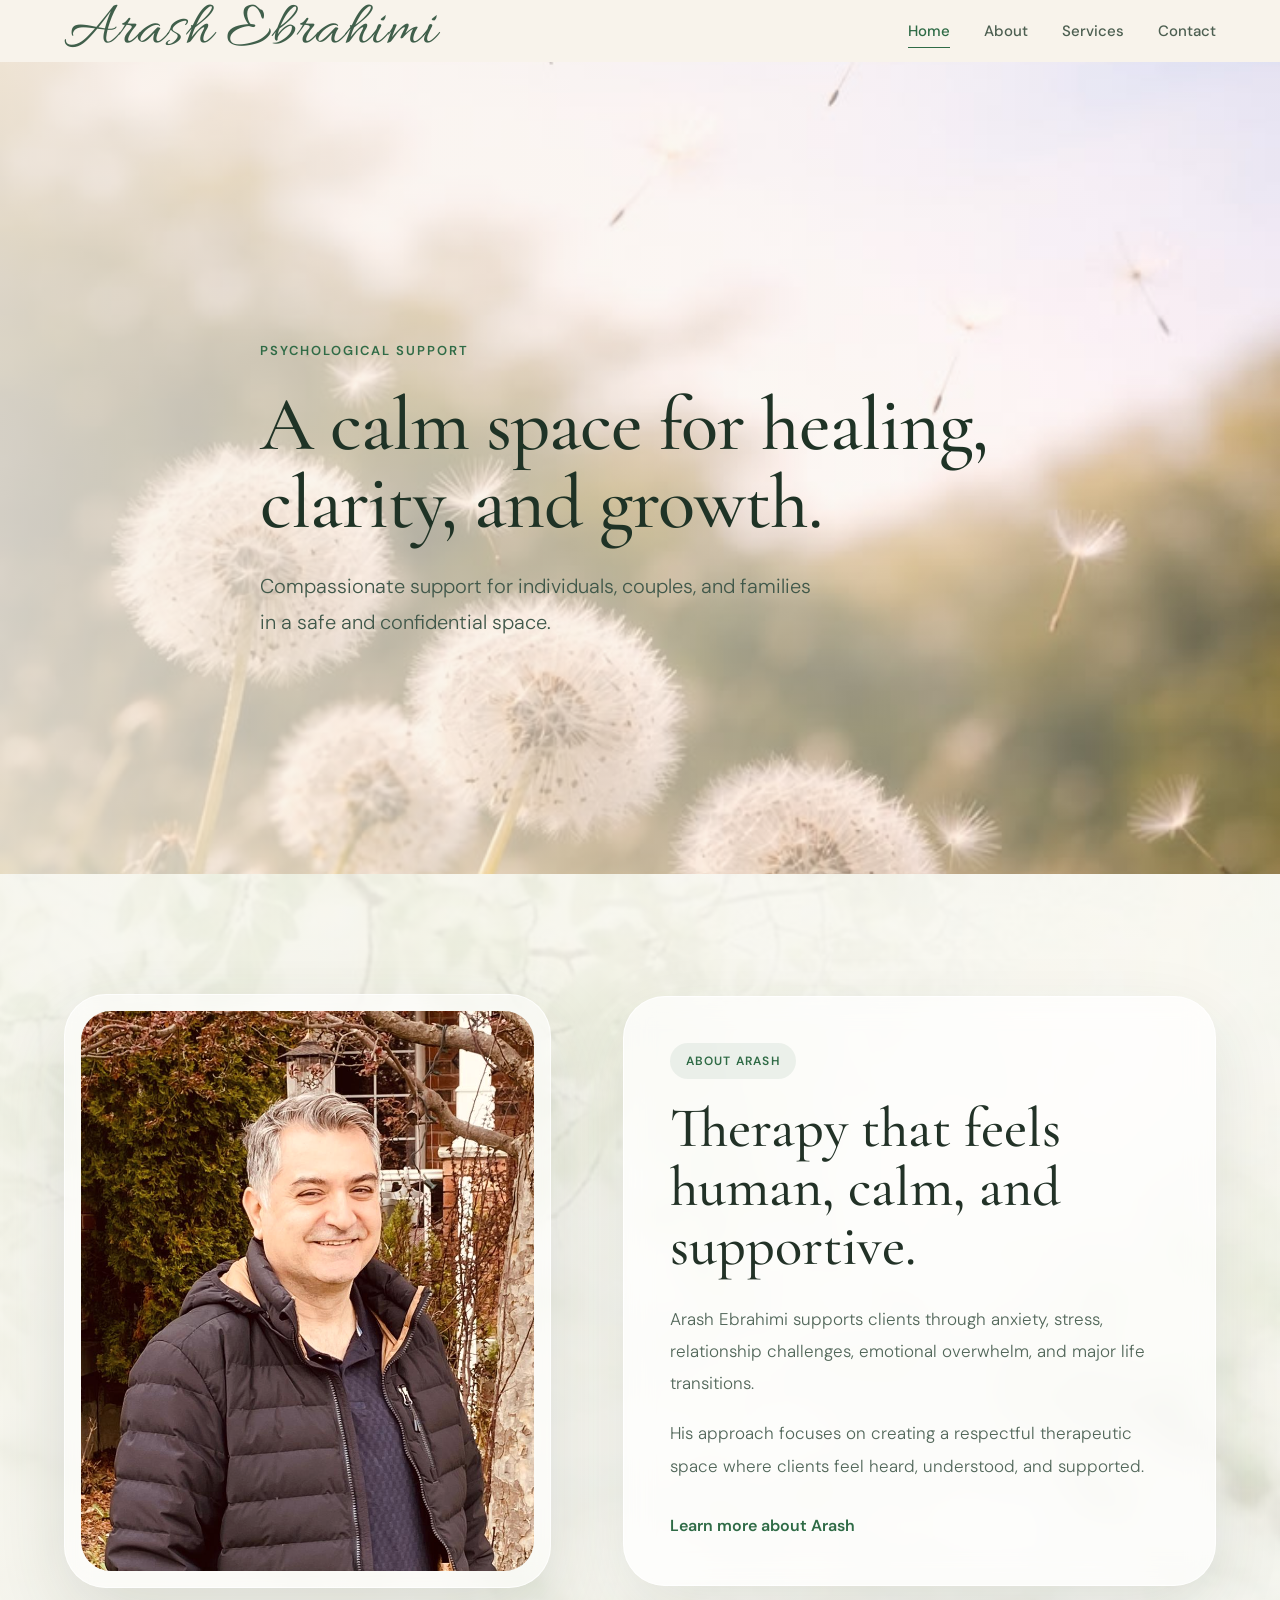
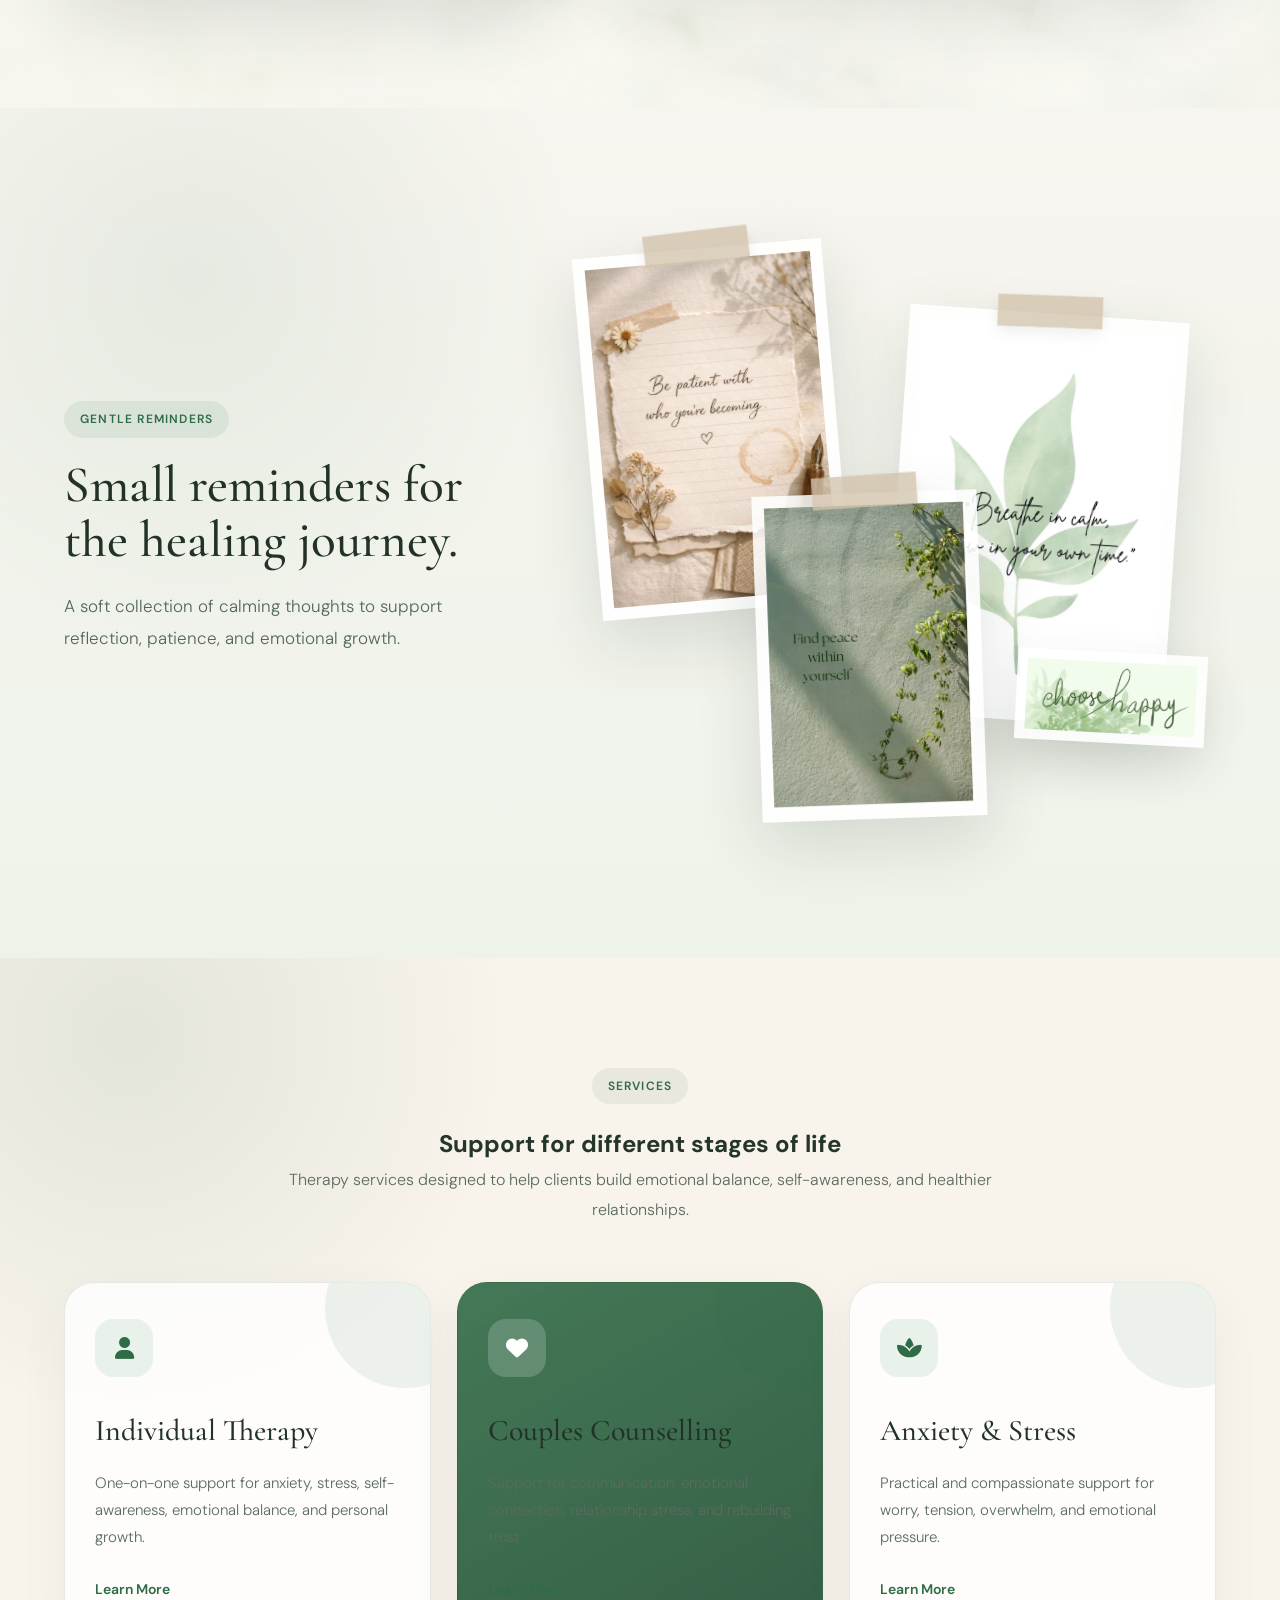
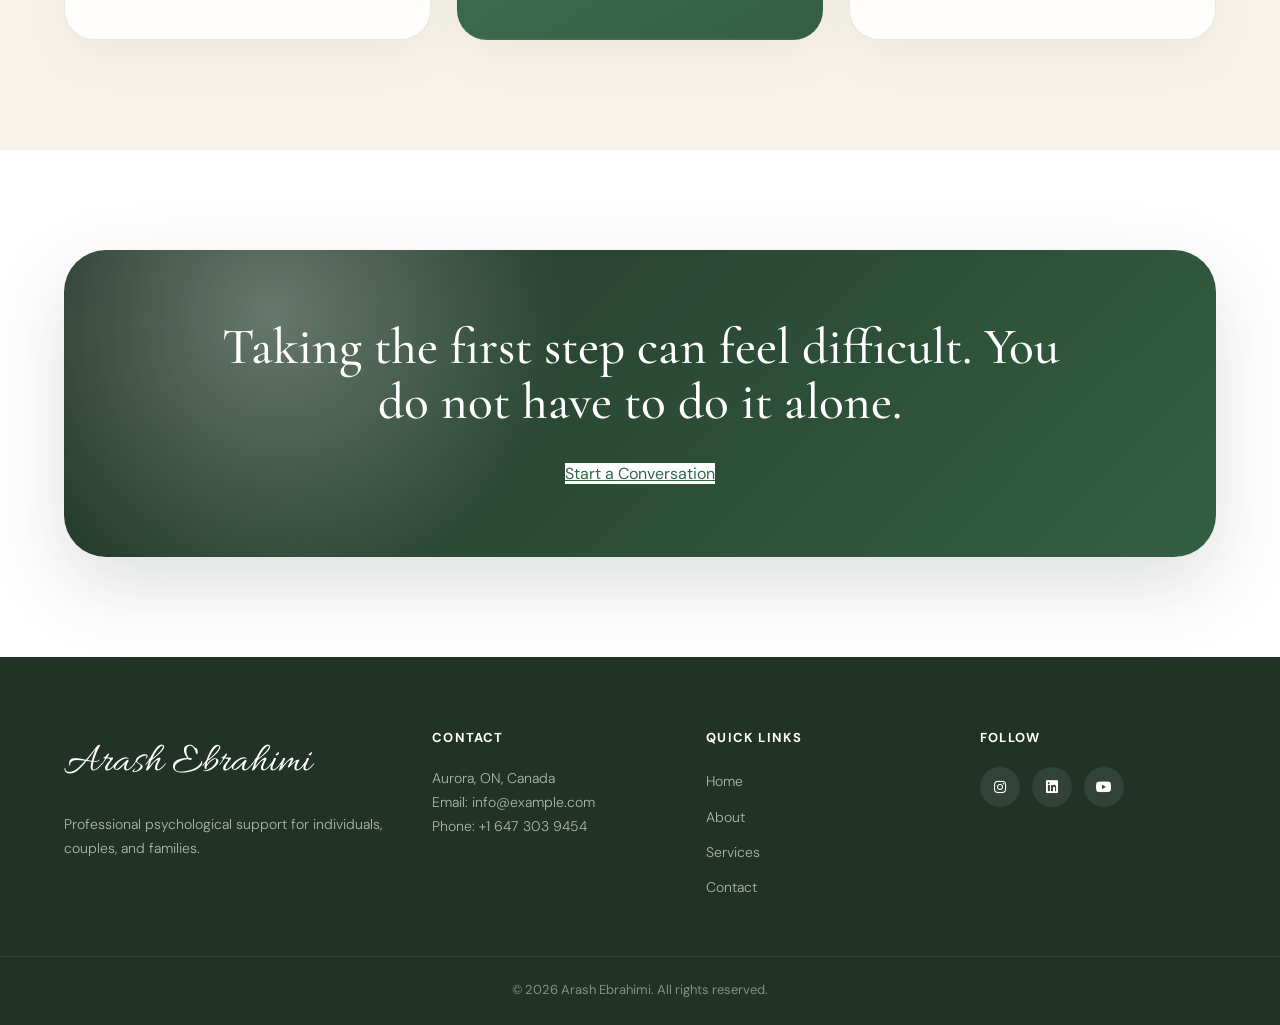
==== commit 12170f5b: "update" ====
--- a/index.html
+++ b/index.html
@@ -1,22 +1,21 @@
-<!DOCTYPE html>
+<!doctype html>
 <html lang="en">
-
 <head>
-
-  <meta charset="UTF-8">
-  <meta name="viewport" content="width=device-width, initial-scale=1.0">
-
-  <title>Evergreen Therapy</title>
-
-  <!-- Google Font -->
-  <link href="https://fonts.googleapis.com/css2?family=Inter:wght@300;400;500;600&display=swap" rel="stylesheet">
+  <meta charset="UTF-8" />
+  <meta name="viewport" content="width=device-width, initial-scale=1.0" />
+
+  <title>Arash Ebrahimi</title>
+
+  <!-- Google Fonts -->
+  <link rel="preconnect" href="https://fonts.googleapis.com">
+  <link rel="preconnect" href="https://fonts.gstatic.com" crossorigin>
+  <link href="https://fonts.googleapis.com/css2?family=Allura&family=Cormorant+Garamond:ital,wght@0,400;0,500;1,400&family=DM+Sans:wght@300;400;500;600&display=swap" rel="stylesheet">
 
   <!-- Font Awesome Icons -->
   <link rel="stylesheet" href="https://cdnjs.cloudflare.com/ajax/libs/font-awesome/6.5.0/css/all.min.css">
 
   <!-- CSS -->
   <link rel="stylesheet" href="css/style.css">
-
 </head>
 
 <body>
@@ -25,145 +24,187 @@
   <header class="site-header">
     <div class="container header-container">
 
-      <!-- Logo -->
-      <div class="logo">
-        <img src="images/logo.png" alt="Evergreen Therapy Logo">
-        <span>Evergreen Therapy</span>
-      </div>
-
-      <!-- Navigation Menu -->
+      <!-- Personal brand logo -->
+      <a href="index.html" class="brand-logo">
+        Arash Ebrahimi
+      </a>
+
+      <!-- Navigation menu -->
       <nav class="navbar">
-
-        <!-- Hamburger Button -->
         <div class="menu-toggle" id="menu-toggle">
           <span></span>
           <span></span>
           <span></span>
         </div>
 
-        <!-- Navigation Links -->
         <ul class="nav-list" id="nav-list">
-          <li><a href="index.html">Home</a></li>
+          <li><a href="index.html" class="active-link">Home</a></li>
           <li><a href="about.html">About</a></li>
           <li><a href="services.html">Services</a></li>
-          <li><a href="contact.html">Contact</a></li>
+          <li><a href="contact.html" class="nav-button">Contact</a></li>
         </ul>
-
       </nav>
 
     </div>
   </header>
 
-
-  <!-- ================= HERO SECTION ================= -->
-  <section class="hero">
-
-    <div class="container hero-container">
-
-      <!-- Hero Text -->
-      <div class="hero-text">
-
-        <h1>Find Balance, <em>Healing</em>, and Support</h1>
-
-        <p>
-          Professional psychological support for individuals, couples,
-          and families in a calm and safe environment.
-        </p>
-
-        <a href="contact.html" class="btn">Book an Appointment</a>
-
-      </div>
-
-      <!-- Hero Image -->
-      <div class="hero-image">
-        <img src="images/hero.jpg" alt="Therapy office">
-      </div>
-
-    </div>
-
-  </section>
-
+ <!-- ================= HERO SECTION ================= -->
+<!-- ================= HERO SECTION ================= -->
+<section class="hero-nature">
+
+  <!-- Hero overlay -->
+  <div class="hero-overlay"></div>
+
+  <!-- Hero content -->
+  <div class="container hero-nature-content">
+    <span class="hero-small-title">Psychological Support</span>
+
+    <h1>
+      A calm space for healing,<br>
+      clarity, and growth.
+    </h1>
+
+    <p>
+      Compassionate support for individuals, couples, and families
+      in a safe and confidential space.
+    </p>
+  </div>
+
+</section>
 
   <!-- ================= ABOUT SECTION ================= -->
-  <section class="about">
-
-    <div class="container about-container">
-
-      <!-- Therapist Photo -->
-      <div class="about-image">
-        <img src="images/therapist.jpg" alt="Arash Ebrahimi">
-      </div>
-
-      <!-- Therapist Description -->
-      <div class="about-text">
-
-        <h2>About Arash Ebrahimi</h2>
-
-        <p>
-          Arash Ebrahimi is dedicated to helping individuals and families
-          navigate emotional challenges and improve their psychological
-          well-being. His work emphasizes creating a calm, respectful,
-          and supportive therapeutic environment.
-        </p>
-
-        <p>
-          With experience supporting clients dealing with anxiety, stress,
-          relationship challenges, and major life transitions, Arash combines
-          evidence-based therapy methods with compassionate listening to help
-          people move toward healthier and more fulfilling lives.
-        </p>
-
-        <a href="about.html" class="btn">Learn More</a>
-
-      </div>
-
-    </div>
-
-  </section>
-
+  <!-- ================= HOME ABOUT SECTION ================= -->
+<section class="home-about">
+
+  <!-- Soft overlay to make text readable -->
+  <div class="home-about-overlay"></div>
+
+  <div class="container home-about-container">
+
+    <!-- Arash image card -->
+    <div class="home-about-image reveal-up">
+      <img src="images/therapist.jpg" alt="Arash Ebrahimi">
+    </div>
+
+    <!-- About text card -->
+    <div class="home-about-text reveal-up delay-1">
+      <span class="section-label">About Arash</span>
+
+      <h2>
+        Therapy that feels human,
+        calm, and supportive.
+      </h2>
+
+      <p>
+        Arash Ebrahimi supports clients through anxiety, stress, relationship
+        challenges, emotional overwhelm, and major life transitions.
+      </p>
+
+      <p>
+        His approach focuses on creating a respectful therapeutic space where
+        clients feel heard, understood, and supported.
+      </p>
+
+      <a href="about.html" class="text-link">Learn more about Arash</a>
+    </div>
+
+  </div>
+</section>
+
+<!-- ================= HEALING REMINDERS SECTION ================= -->
+<section class="healing-reminders">
+  <div class="container reminders-container">
+
+    <!-- Section heading -->
+    <div class="reminders-heading">
+      <span class="section-label">Gentle Reminders</span>
+
+      <h2>Small reminders for the healing journey.</h2>
+
+      <p>
+        A soft collection of calming thoughts to support reflection,
+        patience, and emotional growth.
+      </p>
+    </div>
+
+    <!-- Quote collage -->
+    <div class="quote-collage">
+
+      <!-- Quote card 1 -->
+      <div class="quote-card quote-card-one">
+        <span class="paper-tape"></span>
+        <img src="images/quote-1.jpg" alt="Be patient with who you're becoming">
+      </div>
+
+      <!-- Quote card 2 -->
+      <div class="quote-card quote-card-two">
+        <span class="paper-tape"></span>
+        <img src="images/quote-2.jpg" alt="Breathe in calm, grow in your own time">
+      </div>
+
+      <!-- Quote card 3 -->
+      <div class="quote-card quote-card-three">
+        <span class="paper-tape"></span>
+        <img src="images/quote-3.jpg" alt="Peace is found in little things">
+      </div>
+
+      <!-- Small floating quote -->
+      <div class="quote-small">
+        <img src="images/quote-small.jpg" alt="Choose happy">
+      </div>
+
+    </div>
+
+  </div>
+</section>
 
   <!-- ================= SERVICES SECTION ================= -->
   <section class="services">
-
     <div class="container">
 
-      <!-- Section Heading -->
       <div class="section-heading">
-        <h2>Services</h2>
+        <span class="section-label">Services</span>
+        <h2>Support for different stages of life</h2>
         <p>
-          Support designed to help you build clarity, resilience, and emotional well-being.
+          Therapy services designed to help clients build emotional balance,
+          self-awareness, and healthier relationships.
         </p>
       </div>
 
-      <!-- Services Cards -->
       <div class="services-container">
 
-        <!-- Service Card 1 -->
-        <div class="service-card individual-card">
+        <div class="service-card">
+          <div class="service-icon">
+            <i class="fa-solid fa-user"></i>
+          </div>
           <h3>Individual Therapy</h3>
           <p>
-            One-on-one sessions focused on anxiety, stress, emotional balance,
-            self-awareness, and personal growth.
+            One-on-one support for anxiety, stress, self-awareness, emotional
+            balance, and personal growth.
           </p>
           <a href="services.html">Learn More</a>
         </div>
 
-        <!-- Service Card 2 -->
-        <div class="service-card couples-card">
+        <div class="service-card featured-card">
+          <div class="service-icon">
+            <i class="fa-solid fa-heart"></i>
+          </div>
           <h3>Couples Counselling</h3>
           <p>
-            Guided support for communication challenges, relationship conflict,
-            trust rebuilding, and emotional connection.
+            Support for communication, emotional connection, relationship stress,
+            and rebuilding trust.
           </p>
           <a href="services.html">Learn More</a>
         </div>
 
-        <!-- Service Card 3 -->
-        <div class="service-card anxiety-card">
-          <h3>Anxiety & Stress Support</h3>
+        <div class="service-card">
+          <div class="service-icon">
+            <i class="fa-solid fa-spa"></i>
+          </div>
+          <h3>Anxiety & Stress</h3>
           <p>
-            Practical strategies and therapeutic support to help manage worry,
-            overwhelm, tension, and everyday emotional pressure.
+            Practical and compassionate support for worry, tension, overwhelm,
+            and emotional pressure.
           </p>
           <a href="services.html">Learn More</a>
         </div>
@@ -171,34 +212,34 @@
       </div>
 
     </div>
-
   </section>
-  <!-- ================= END SERVICES SECTION ================= -->
-
+
+  <!-- ================= CTA SECTION ================= -->
+  <section class="home-cta">
+    <div class="container cta-box">
+      <h2>Taking the first step can feel difficult. You do not have to do it alone.</h2>
+      <a href="contact.html" class="btn light-btn">Start a Conversation</a>
+    </div>
+  </section>
 
   <!-- ================= FOOTER ================= -->
   <footer class="footer">
-
     <div class="container footer-container">
 
-      <!-- Clinic Info -->
-      <div class="footer-col">
-        <h3>Evergreen Therapy</h3>
+      <div class="footer-col">
+        <h3>Arash Ebrahimi</h3>
         <p>
-          Professional psychological support for individuals, couples,
-          and families in a safe and supportive environment.
+          Professional psychological support for individuals, couples, and families.
         </p>
       </div>
 
-      <!-- Contact Info -->
       <div class="footer-col">
         <h4>Contact</h4>
-        <p>Aurora, ON,  Canada</p>
-        <p>Email: info@evergreentherapy.com</p>
+        <p>Aurora, ON, Canada</p>
+        <p>Email: info@example.com</p>
         <p>Phone: +1 647 303 9454</p>
       </div>
 
-      <!-- Quick Links -->
       <div class="footer-col">
         <h4>Quick Links</h4>
         <ul>
@@ -209,39 +250,22 @@
         </ul>
       </div>
 
-      <!-- Social Media -->
       <div class="footer-col">
         <h4>Follow</h4>
-
         <div class="social-icons">
-
-          <a href="#">
-            <i class="fa-brands fa-instagram"></i>
-          </a>
-
-          <a href="#">
-            <i class="fa-brands fa-linkedin"></i>
-          </a>
-
-          <a href="#">
-            <i class="fa-brands fa-youtube"></i>
-          </a>
-
-        </div>
-
+          <a href="#"><i class="fa-brands fa-instagram"></i></a>
+          <a href="#"><i class="fa-brands fa-linkedin"></i></a>
+          <a href="#"><i class="fa-brands fa-youtube"></i></a>
+        </div>
       </div>
 
     </div>
 
     <div class="footer-bottom">
-      <p>© 2026 Evergreen Therapy. All rights reserved.</p>
-    </div>
-
+      <p>© 2026 Arash Ebrahimi. All rights reserved.</p>
+    </div>
   </footer>
-  <!-- ================= END FOOTER ================= -->
 
   <script src="js/script.js"></script>
-
 </body>
-
 </html>
--- a/css/style.css
+++ b/css/style.css
@@ -1,4 +1,7 @@
-@import url('https://fonts.googleapis.com/css2?family=Cormorant+Garamond:ital,wght@0,300;0,400;0,500;1,300;1,400&family=DM+Sans:wght@300;400;500&display=swap');
+/* =========================
+   GOOGLE FONTS
+========================= */
+@import url('https://fonts.googleapis.com/css2?family=Allura&family=Cormorant+Garamond:ital,wght@0,400;0,500;1,400&family=DM+Sans:wght@300;400;500;600&display=swap');
 
 /* =========================
    RESET
@@ -12,32 +15,41 @@
 /* =========================
    GLOBAL STYLES
 ========================= */
+html {
+  scroll-behavior: smooth;
+}
+
 body {
   font-family: 'DM Sans', sans-serif;
-  line-height: 1.6;
-  background-color: #f9f6f0;
-  color: #2a3a2e;
+  background-color: #f8f3eb;
+  color: #26352b;
+  line-height: 1.7;
 }
 
 .container {
   width: 90%;
-  max-width: 1200px;
+  max-width: 1240px;
   margin: 0 auto;
 }
 
-/* =========================
+img {
+  max-width: 100%;
+  display: block;
+}
+
+//* =========================
    HEADER
 ========================= */
 .site-header {
-  background-color: rgba(249, 246, 240, 0.92);
-  height: 80px;
-  border-bottom: 0.5px solid rgba(90, 120, 90, 0.18);
-  display: flex;
-  align-items: center;
   position: sticky;
   top: 0;
   z-index: 1000;
-  backdrop-filter: blur(12px);
+  height: 88px;
+  display: flex;
+  align-items: center;
+  background: rgba(248, 243, 235, 0.82);
+  backdrop-filter: blur(18px);
+  border-bottom: 1px solid rgba(52, 82, 60, 0.10);
 }
 
 .header-container {
@@ -46,374 +58,644 @@
   align-items: center;
 }
 
-.logo {
-  display: flex;
-  align-items: center;
-  gap: 12px;
-}
-
-.logo img {
-  width: 52px;
-  height: 52px;
-  object-fit: contain;
-}
-
-.logo span {
-  font-family: 'Cormorant Garamond', serif;
-  font-size: 22px;
-  font-weight: 400;
-  color: #2a3a2e;
-  letter-spacing: 0.3px;
+.brand-logo {
+  font-family: 'Allura', cursive;
+  font-size: 62px;
+  line-height: 1;
+  color: #405f4b;
+  text-decoration: none;
+  letter-spacing: 0.4px;
 }
 
 .nav-list {
   list-style: none;
   display: flex;
-  gap: 32px;
+  align-items: center;
+  gap: 34px;
 }
 
 .nav-list a {
+  position: relative;
   text-decoration: none;
-  color: #4a5e4e;
-  font-size: 14px;
-  font-weight: 400;
-  letter-spacing: 0.2px;
-  transition: color 0.3s ease;
-}
-
-.nav-list a:hover {
-  color: #3a6b4a;
-}
-
-/* =========================
-   HERO SECTION
-========================= */
-.hero {
+  color: #4d5f51;
+  font-size: 15px;
+  font-weight: 500;
+  transition: 0.3s ease;
+}
+
+.nav-list a::after {
+  content: "";
+  position: absolute;
+  left: 0;
+  bottom: -7px;
+  width: 0;
+  height: 1px;
+  background: #2f6b46;
+  transition: 0.3s ease;
+}
+
+.nav-list a:hover::after,
+.nav-list .active-link::after {
+  width: 100%;
+}
+
+.nav-list a:hover,
+.active-link {
+  color: #2f6b46 !important;
+}
+
+/* Hide the green Contact button style */
+.nav-button {
+  background: none;
+  box-shadow: none;
+  padding: 0;
+  color: #4d5f51 !important;
+}
+
+/* =========================
+   HERO NATURE SECTION
+========================= */
+.hero-nature {
+  position: relative;
+  min-height: calc(100vh - 88px);
+  display: flex;
+  align-items: center;
+  overflow: hidden;
+
+  background-image: url("../images/hero-nature.jpg");
+  background-size: cover;
+  background-position: center;
+  background-repeat: no-repeat;
+}
+
+/* Soft overlay for better text readability */
+.hero-overlay {
+  position: absolute;
+  inset: 0;
+  background:
+    linear-gradient(
+      90deg,
+      rgba(248, 243, 235, 0.82) 0%,
+      rgba(248, 243, 235, 0.58) 42%,
+      rgba(248, 243, 235, 0.18) 100%
+    );
+  z-index: 1;
+}
+
+/* Text content */
+.hero-nature-content {
+  position: relative;
+  z-index: 2;
+  max-width: 760px;
+  padding-top: 40px;
+}
+
+.hero-small-title {
+  display: inline-block;
+  margin-bottom: 24px;
+  font-family: 'DM Sans', sans-serif;
+  font-size: 13px;
+  font-weight: 600;
+  letter-spacing: 2px;
+  text-transform: uppercase;
+  color: #2f6b46;
+}
+
+.hero-nature h1 {
+  font-family: 'Cormorant Garamond', serif;
+  font-size: clamp(54px, 6vw, 88px);
+  font-weight: 500;
+  line-height: 1.02;
+  letter-spacing: -1px;
+  color: #1f3326;
+  margin-bottom: 26px;
+}
+
+.hero-nature p {
+  max-width: 560px;
+  font-size: 20px;
+  line-height: 1.8;
+  color: #40584a;
+  font-weight: 300;
+}
+
+/* Simple entrance animation */
+.hero-nature-content {
+  animation: heroFadeUp 1s ease both;
+}
+
+@keyframes heroFadeUp {
+  from {
+    opacity: 0;
+    transform: translateY(26px);
+  }
+
+  to {
+    opacity: 1;
+    transform: translateY(0);
+  }
+}
+
+/* =========================
+   ANIMATIONS
+========================= */
+.fade-up {
+  animation: fadeUp 0.9s ease both;
+}
+
+.fade-up-delay {
+  animation: fadeUp 1s ease 0.18s both;
+}
+
+@keyframes fadeUp {
+  from {
+    opacity: 0;
+    transform: translateY(28px);
+  }
+
+  to {
+    opacity: 1;
+    transform: translateY(0);
+  }
+}
+
+/* =========================
+   HOME ABOUT SECTION
+========================= */
+.home-about {
   position: relative;
   overflow: hidden;
-  padding: 80px 0 70px;
-  background-color: #f9f6f0;
-}
-
-.hero::before {
+  padding: 120px 0;
+  background-image: url("../images/about-bg.png");
+  background-size: cover;
+  background-position: center;
+  background-repeat: no-repeat;
+}
+
+/* Soft overlay to make the background more elegant and readable */
+.home-about-overlay {
+  position: absolute;
+  inset: 0;
+  background:
+    linear-gradient(
+      90deg,
+      rgba(247, 246, 238, 0.92) 0%,
+      rgba(247, 246, 238, 0.82) 48%,
+      rgba(247, 246, 238, 0.74) 100%
+    );
+  z-index: 1;
+}
+
+/* Main content layout */
+.home-about-container {
+  position: relative;
+  z-index: 2;
+  display: grid;
+  grid-template-columns: 0.82fr 1fr;
+  align-items: center;
+  gap: 72px;
+}
+
+/* Arash photo card */
+.home-about-image {
+  padding: 16px;
+  border-radius: 42px;
+  background: rgba(255, 255, 255, 0.56);
+  border: 1px solid rgba(255, 255, 255, 0.78);
+  box-shadow: 0 28px 80px rgba(43, 60, 48, 0.14);
+  backdrop-filter: blur(12px);
+
+  /* Animation */
+  opacity: 0;
+  animation: fadeSlideUp 1s ease forwards;
+}
+
+.home-about-image img {
+  width: 100%;
+  height: 560px;
+  object-fit: cover;
+  object-position: center;
+  border-radius: 30px;
+  filter: saturate(0.92) brightness(1.02);
+}
+
+/* Text glass card */
+.home-about-text {
+  max-width: 700px;
+  padding: 46px;
+  border-radius: 42px;
+  background: rgba(255, 255, 255, 0.72);
+  border: 1px solid rgba(255, 255, 255, 0.82);
+  box-shadow: 0 24px 70px rgba(43, 60, 48, 0.10);
+  backdrop-filter: blur(14px);
+  transform: translateY(-20px);
+
+  /* Animation */
+  opacity: 0;
+  animation: fadeSlideUp 1s ease 0.2s forwards;
+}
+
+/* Section small label */
+.section-label {
+  display: inline-block;
+  margin-bottom: 20px;
+  padding: 8px 16px;
+  border-radius: 999px;
+  background: rgba(47, 107, 70, 0.08);
+  color: #2f6b46;
+  font-size: 12px;
+  font-weight: 600;
+  letter-spacing: 1.2px;
+  text-transform: uppercase;
+}
+
+/* About heading */
+.home-about-text h2 {
+  font-family: 'Cormorant Garamond', serif;
+  font-size: clamp(40px, 4.4vw, 62px);
+  font-weight: 500;
+  line-height: 1.05;
+  color: #223227;
+  margin-bottom: 26px;
+}
+
+/* About paragraph */
+.home-about-text p {
+  color: #52675a;
+  font-size: 17px;
+  line-height: 1.9;
+  font-weight: 300;
+  margin-bottom: 18px;
+}
+
+/* About link */
+.text-link {
+  display: inline-block;
+  margin-top: 12px;
+  color: #2f6b46;
+  font-weight: 600;
+  text-decoration: none;
+  transition: 0.3s ease;
+}
+
+.text-link:hover {
+  transform: translateX(6px);
+}
+
+/* Smooth entrance animation */
+@keyframes fadeSlideUp {
+  from {
+    opacity: 0;
+    transform: translateY(35px);
+  }
+
+  to {
+    opacity: 1;
+    transform: translateY(0);
+  }
+}
+
+/* =========================
+   HEALING REMINDERS SECTION
+========================= */
+.healing-reminders {
+  position: relative;
+  overflow: hidden;
+  padding: 110px 0 120px;
+  background:
+    radial-gradient(circle at 15% 20%, rgba(47, 107, 70, 0.08), transparent 30%),
+    linear-gradient(to bottom, #f7f5ef, #eef3ea);
+}
+
+/* Main layout */
+.reminders-container {
+  display: grid;
+  grid-template-columns: 0.8fr 1.2fr;
+  align-items: center;
+  gap: 70px;
+}
+
+/* Left text */
+.reminders-heading {
+  max-width: 480px;
+}
+
+.reminders-heading h2 {
+  font-family: 'Cormorant Garamond', serif;
+  font-size: clamp(38px, 4vw, 58px);
+  font-weight: 500;
+  line-height: 1.08;
+  color: #223227;
+  margin-bottom: 22px;
+}
+
+.reminders-heading p {
+  color: #52675a;
+  font-size: 17px;
+  line-height: 1.9;
+  font-weight: 300;
+}
+
+/* Collage area */
+.quote-collage {
+  position: relative;
+  min-height: 620px;
+}
+
+/* Main quote cards */
+.quote-card {
+  position: absolute;
+  width: 250px;
+  padding: 12px;
+  background: rgba(255, 255, 255, 0.86);
+  box-shadow: 0 24px 60px rgba(43, 60, 48, 0.14);
+  transition: 0.35s ease;
+}
+
+.quote-card img,
+.quote-small img {
+  width: 100%;
+  display: block;
+}
+
+/* Paper tape effect */
+.paper-tape {
+  position: absolute;
+  top: -18px;
+  left: 50%;
+  width: 105px;
+  height: 32px;
+  background: rgba(210, 195, 172, 0.78);
+  transform: translateX(-50%) rotate(-2deg);
+  box-shadow: 0 6px 14px rgba(43, 60, 48, 0.08);
+  z-index: 3;
+}
+
+/* Card positions */
+.quote-card-one {
+  top: 30px;
+  left: 20px;
+  transform: rotate(-5deg);
+}
+
+.quote-card-two {
+  top: 95px;
+  right: 40px;
+  width: 280px;
+  transform: rotate(4deg);
+}
+
+.quote-card-three {
+  bottom: 20px;
+  left: 190px;
+  width: 225px;
+  transform: rotate(-2deg);
+}
+
+/* Small Choose Happy card */
+.quote-small {
+  position: absolute;
+  right: 10px;
+  bottom: 95px;
+  width: 190px;
+  padding: 10px;
+  background: rgba(255, 255, 255, 0.86);
+  box-shadow: 0 18px 46px rgba(43, 60, 48, 0.12);
+  transform: rotate(3deg);
+  transition: 0.35s ease;
+}
+
+/* Soft hover movement */
+.quote-card:hover,
+.quote-small:hover {
+  transform: translateY(-8px) rotate(0deg);
+  box-shadow: 0 30px 75px rgba(43, 60, 48, 0.18);
+}
+
+/* Soft entrance animation */
+.quote-card,
+.quote-small,
+.reminders-heading {
+  opacity: 0;
+  animation: reminderFadeUp 0.9s ease forwards;
+}
+
+.quote-card-two {
+  animation-delay: 0.15s;
+}
+
+.quote-card-three {
+  animation-delay: 0.3s;
+}
+
+.quote-small {
+  animation-delay: 0.45s;
+}
+
+@keyframes reminderFadeUp {
+  from {
+    opacity: 0;
+    transform: translateY(28px);
+  }
+
+  to {
+    opacity: 1;
+  }
+}
+/* =========================
+   SERVICES SECTION
+========================= */
+.services {
+  padding: 110px 0;
+  background:
+    radial-gradient(circle at 10% 10%, rgba(47, 107, 70, 0.10), transparent 28%),
+    #f8f3eb;
+}
+
+.section-heading {
+  text-align: center;
+  max-width: 760px;
+  margin: 0 auto 58px;
+}
+
+.section-heading p {
+  color: #5a6b5e;
+  font-size: 16px;
+  line-height: 1.85;
+  font-weight: 300;
+}
+
+.services-container {
+  display: grid;
+  grid-template-columns: repeat(3, 1fr);
+  gap: 26px;
+}
+
+.service-card {
+  position: relative;
+  overflow: hidden;
+  min-height: 330px;
+  padding: 36px 30px;
+  border-radius: 30px;
+  background: rgba(255, 255, 255, 0.78);
+  border: 1px solid rgba(47, 107, 70, 0.12);
+  box-shadow: 0 18px 50px rgba(43, 60, 48, 0.06);
+  transition: 0.35s ease;
+}
+
+.service-card::before {
   content: "";
   position: absolute;
-  top: 50%;
-  left: 32%;
-  transform: translate(-50%, -50%);
-  width: 700px;
-  height: 700px;
-  background-image: url("../images/logo.png");
-  background-repeat: no-repeat;
-  background-position: center;
-  background-size: contain;
-  opacity: 0.18;
-  pointer-events: none;
-  z-index: 1;
-}
-
-.hero::after {
-  content: "";
-  position: absolute;
-  top: -100px;
-  right: -120px;
-  width: 420px;
-  height: 420px;
-  background: rgba(90, 140, 100, 0.10);
+  width: 160px;
+  height: 160px;
+  right: -55px;
+  top: -55px;
+  background: rgba(47, 107, 70, 0.08);
   border-radius: 50%;
-  filter: blur(90px);
-  z-index: 0;
-  pointer-events: none;
-}
-
-.hero-container {
-  position: relative;
-  z-index: 2;
-  display: flex;
-  align-items: center;
-  justify-content: space-between;
-  gap: 60px;
-  flex-wrap: wrap;
-}
-
-.hero-text {
-  flex: 1;
-  min-width: 280px;
-}
-
-.hero-text h1 {
-  font-family: 'Cormorant Garamond', serif;
-  font-size: 64px;
-  font-weight: 300;
-  line-height: 1.12;
-  color: #2a3a2e;
-  margin-bottom: 22px;
-  max-width: 600px;
-}
-
-.hero-text h1 em {
-  font-style: italic;
-  color: #4a8a5c;
-}
-
-.hero-text p {
-  font-size: 17px;
-  color: #5a6e5e;
-  margin-bottom: 36px;
-  max-width: 540px;
-  line-height: 1.85;
-  font-weight: 300;
-}
-
-.btn {
-  display: inline-block;
-  background-color: #3a6b4a;
-  color: #f0f7f2;
-  text-decoration: none;
-  padding: 14px 32px;
-  border-radius: 40px;
-  font-size: 15px;
-  font-weight: 400;
-  font-family: 'DM Sans', sans-serif;
-  transition: all 0.3s ease;
-  letter-spacing: 0.2px;
-  border: none;
-  cursor: pointer;
-}
-
-.btn:hover {
-  background-color: #2d5a3d;
-  transform: translateY(-2px);
-}
-
-.hero-image {
-  flex: 1;
-  min-width: 280px;
-}
-
-.hero-image img {
-  width: 100%;
-  max-width: 580px;
-  border-radius: 32px 32px 80px 32px;
-  display: block;
-  box-shadow: 0 24px 60px rgba(42, 58, 46, 0.12);
-}
-
-/* =========================
-   ABOUT SECTION (homepage)
-========================= */
-.about {
-  padding: 100px 0;
-  background-color: #ffffff;
-}
-
-.about-container {
-  display: flex;
-  align-items: center;
-  gap: 70px;
-  flex-wrap: wrap;
-}
-
-.about-image {
-  flex: 1;
-  min-width: 280px;
-}
-
-.about-image img {
-  width: 100%;
-  max-width: 420px;
-  border-radius: 28px 28px 28px 80px;
-  display: block;
-  box-shadow: 0 20px 50px rgba(42, 58, 46, 0.09);
-}
-
-.about-text {
-  flex: 1;
-  min-width: 280px;
-}
-
-.about-text h2 {
-  font-family: 'Cormorant Garamond', serif;
-  font-size: 40px;
-  font-weight: 400;
-  margin-bottom: 20px;
-  color: #2a3a2e;
-  line-height: 1.2;
-}
-
-.about-text p {
-  font-size: 16px;
-  color: #5a6e5e;
-  margin-bottom: 20px;
-  line-height: 1.9;
-  font-weight: 300;
-  max-width: 540px;
-}
-
-/* =========================
-   SERVICES SECTION (homepage)
-========================= */
-.services {
-  padding: 100px 0;
-  background-color: #f9f6f0;
-}
-
-.section-heading {
-  text-align: center;
-  margin-bottom: 56px;
-}
-
-.section-heading h2 {
-  font-family: 'Cormorant Garamond', serif;
-  font-size: 42px;
-  font-weight: 400;
-  color: #2a3a2e;
-  margin-bottom: 14px;
-  line-height: 1.2;
-}
-
-.section-heading p {
-  font-size: 16px;
-  color: #5a6e5e;
-  max-width: 620px;
-  margin: 0 auto;
-  line-height: 1.8;
-  font-weight: 300;
-}
-
-.services-container {
-  display: flex;
-  gap: 24px;
-  flex-wrap: wrap;
-  justify-content: center;
-}
-
-.service-card {
-  flex: 1;
-  min-width: 280px;
-  max-width: 360px;
-  background: #ffffff;
-  border: 0.5px solid rgba(90, 120, 90, 0.18);
-  border-radius: 24px;
-  padding: 36px 30px;
-  transition: transform 0.3s ease, box-shadow 0.3s ease, border-color 0.3s ease;
-}
-
-.individual-card {
-  background-image:
-    linear-gradient(rgba(255,255,255,0.6), rgba(255,255,255,0.75)),
-    url("../images/individual-therapy.jpg");
+  transition: 0.35s ease;
+}
+
+.service-card:hover {
+  transform: translateY(-10px);
+  box-shadow: 0 28px 70px rgba(43, 60, 48, 0.12);
+}
+
+.service-card:hover::before {
+  transform: scale(1.3);
+}
+
+.featured-card {
+  background:
+    linear-gradient(150deg, rgba(47, 107, 70, 0.90), rgba(37, 82, 54, 0.92)),
+    url("../images/hero.jpg");
   background-size: cover;
   background-position: center;
-}
-
-.couples-card {
-  background-image:
-    linear-gradient(rgba(255,255,255,0.6), rgba(255,255,255,0.75)),
-    url("../images/couples-counselling.jpg");
-  background-size: cover;
-  background-position: center;
-}
-
-.anxiety-card {
-  background-image:
-    linear-gradient(rgba(255,255,255,0.6), rgba(255,255,255,0.75)),
-    url("../images/anxiety-stress.jpg");
-  background-size: cover;
-  background-position: center;
-}
-
-.service-card:hover {
-  transform: translateY(-6px);
-  box-shadow: 0 20px 48px rgba(42, 58, 46, 0.10);
-  border-color: rgba(90, 140, 100, 0.35);
+  color: #ffffff;
+}
+
+.featured-card h3,
+.featured-card p,
+.featured-card a,
+.featured-card .service-icon i {
+  color: #ffffff;
+}
+
+.featured-card .service-icon {
+  background: rgba(255, 255, 255, 0.18);
 }
 
 .service-icon {
-  width: 56px;
-  height: 56px;
-  background-color: #e8f2eb;
-  border-radius: 16px;
+  width: 58px;
+  height: 58px;
+  border-radius: 18px;
+  background: #e8f2eb;
   display: flex;
   align-items: center;
   justify-content: center;
-  font-size: 24px;
-  margin-bottom: 22px;
+  margin-bottom: 28px;
+}
+
+.service-icon i {
+  color: #2f6b46;
+  font-size: 22px;
 }
 
 .service-card h3 {
   font-family: 'Cormorant Garamond', serif;
-  font-size: 26px;
+  font-size: 30px;
+  font-weight: 500;
+  color: #223227;
+  margin-bottom: 14px;
+}
+
+.service-card p {
+  color: #5a6b5e;
+  font-size: 15px;
+  line-height: 1.8;
+  font-weight: 300;
+  margin-bottom: 24px;
+}
+
+.service-card a {
+  color: #2f6b46;
+  text-decoration: none;
+  font-weight: 600;
+  font-size: 14px;
+}
+
+/* =========================
+   CTA SECTION
+========================= */
+.home-cta {
+  padding: 100px 0;
+  background: #ffffff;
+}
+
+.cta-box {
+  text-align: center;
+  padding: 70px 40px;
+  border-radius: 42px;
+  background:
+    radial-gradient(circle at 18% 20%, rgba(255,255,255,0.30), transparent 30%),
+    linear-gradient(135deg, #233629, #345f43);
+  box-shadow: 0 28px 80px rgba(43, 60, 48, 0.16);
+}
+
+.cta-box h2 {
+  max-width: 840px;
+  margin: 0 auto 30px;
+  font-family: 'Cormorant Garamond', serif;
+  font-size: clamp(34px, 4vw, 58px);
+  line-height: 1.08;
+  font-weight: 500;
+  color: #ffffff;
+}
+
+.light-btn {
+  background: #ffffff;
+  color: #2f6b46;
+}
+
+.light-btn:hover {
+  background: #f3eadf;
+}
+
+/* =========================
+   FOOTER
+========================= */
+.footer {
+  background: #223227;
+  color: #cddbd0;
+  padding: 70px 0 24px;
+}
+
+.footer-container {
+  display: grid;
+  grid-template-columns: 1.4fr 1fr 1fr 1fr;
+  gap: 38px;
+}
+
+.footer-col h3 {
+  font-family: 'Allura', cursive;
+  font-size: 42px;
   font-weight: 400;
-  color: #1f2e2a;
-  margin-bottom: 12px;
-}
-
-.service-card p {
-  font-size: 15px;
-  color: #2f3e3a;
-  line-height: 1.8;
-  margin-bottom: 20px;
-  font-weight: 300;
-}
-
-.service-card a {
+  color: #ffffff;
+  margin-bottom: 14px;
+}
+
+.footer-col h4 {
+  color: #ffffff;
+  font-size: 13px;
+  letter-spacing: 1.2px;
+  text-transform: uppercase;
+  margin-bottom: 18px;
+}
+
+.footer-col p,
+.footer-col a {
+  color: #aabaaa;
+  font-size: 14px;
   text-decoration: none;
-  color: #3a6b4a;
-  font-weight: 500;
-  font-size: 14px;
-  letter-spacing: 0.2px;
-  transition: color 0.3s ease;
-}
-
-.service-card a:hover {
-  color: #2d5a3d;
-}
-
-/* =========================
-   FOOTER
-========================= */
-.footer {
-  background: #2a3a2e;
-  color: #c8d8cc;
-  padding: 64px 0 24px;
-}
-
-.footer-container {
-  display: flex;
-  gap: 40px;
-  flex-wrap: wrap;
-  justify-content: space-between;
-}
-
-.footer-col {
-  flex: 1;
-  min-width: 200px;
-}
-
-.footer-col h3 {
-  font-family: 'Cormorant Garamond', serif;
-  margin-bottom: 16px;
-  font-size: 22px;
-  font-weight: 400;
-  color: #e8f2eb;
-}
-
-.footer-col h4 {
-  font-family: 'DM Sans', sans-serif;
-  margin-bottom: 16px;
-  font-size: 13px;
-  font-weight: 500;
-  color: #e8f2eb;
-  letter-spacing: 1px;
-  text-transform: uppercase;
-}
-
-.footer-col p {
-  margin-bottom: 8px;
-  font-size: 14px;
-  color: #9ab0a0;
-  line-height: 1.7;
   font-weight: 300;
 }
 
@@ -421,742 +703,79 @@
   list-style: none;
 }
 
-.footer-col ul li {
+.footer-col li {
   margin-bottom: 8px;
 }
 
-.footer-col ul li a {
-  text-decoration: none;
-  color: #9ab0a0;
-  font-size: 14px;
-  font-weight: 300;
-  transition: color 0.3s;
-}
-
-.footer-col ul li a:hover {
-  color: #e8f2eb;
+.footer-col a:hover {
+  color: #ffffff;
+}
+
+.social-icons {
+  display: flex;
+  gap: 12px;
+}
+
+.social-icons a {
+  width: 40px;
+  height: 40px;
+  border-radius: 50%;
+  background: rgba(255,255,255,0.08);
+  display: flex;
+  align-items: center;
+  justify-content: center;
+}
+
+.social-icons i {
+  color: #ffffff;
 }
 
 .footer-bottom {
   text-align: center;
   margin-top: 48px;
-  padding-top: 20px;
-  border-top: 0.5px solid rgba(255,255,255,0.08);
+  padding-top: 22px;
+  border-top: 1px solid rgba(255,255,255,0.08);
+  color: #7f927f;
   font-size: 13px;
-  color: #6a8a70;
-  font-weight: 300;
-}
-
-/* =========================
-   SOCIAL ICONS
-========================= */
-.social-icons {
-  display: flex;
-  gap: 12px;
-  margin-top: 12px;
-}
-
-.social-icons a {
-  width: 38px;
-  height: 38px;
-  background: rgba(255,255,255,0.08);
-  border-radius: 50%;
-  display: flex;
-  align-items: center;
-  justify-content: center;
-  text-decoration: none;
-  transition: all 0.3s;
-}
-
-.social-icons i {
-  color: #c8d8cc;
-  font-size: 16px;
-}
-
-.social-icons a:hover {
-  background: rgba(90, 140, 100, 0.3);
-  transform: translateY(-3px);
-}
-
-/* =========================
-   ACTIVE NAV LINK
-========================= */
-.active-link {
-  color: #3a6b4a !important;
-  font-weight: 500 !important;
-}
-
-/* =========================
-   PAGE HERO
-========================= */
-.page-hero {
-  padding: 80px 0 60px;
-  background-color: #f9f6f0;
-  border-bottom: 0.5px solid rgba(90, 120, 90, 0.14);
-}
-
-.page-hero-content {
-  max-width: 820px;
-}
-
-.page-label {
-  font-size: 12px;
-  font-weight: 500;
-  letter-spacing: 1.5px;
-  text-transform: uppercase;
-  color: #3a6b4a;
-  margin-bottom: 16px;
-}
-
-.page-hero h1 {
-  font-family: 'Cormorant Garamond', serif;
-  font-size: 54px;
-  font-weight: 300;
-  line-height: 1.15;
-  color: #2a3a2e;
-  margin-bottom: 18px;
-}
-
-.page-description {
-  font-size: 18px;
-  color: #5a6e5e;
-  max-width: 720px;
-  line-height: 1.85;
-  font-weight: 300;
-}
-
-/* =========================
-   ABOUT PAGE
-========================= */
-.about-page-section {
-  padding: 100px 0;
-  background-color: #ffffff;
-}
-
-.about-page-container {
-  display: flex;
-  align-items: center;
-  gap: 70px;
-  flex-wrap: wrap;
-}
-
-.about-page-image {
-  flex: 1;
-  min-width: 280px;
-}
-
-.about-page-image img {
-  width: 100%;
-  max-width: 440px;
-  border-radius: 28px 28px 80px 28px;
-  display: block;
-  box-shadow: 0 24px 56px rgba(42, 58, 46, 0.10);
-}
-
-.about-page-text {
-  flex: 1;
-  min-width: 280px;
-}
-
-.about-page-text h2 {
-  font-family: 'Cormorant Garamond', serif;
-  font-size: 42px;
-  font-weight: 400;
-  color: #2a3a2e;
-  margin-bottom: 22px;
-  line-height: 1.2;
-}
-
-.about-page-text p {
-  font-size: 16px;
-  line-height: 1.95;
-  color: #5a6e5e;
-  margin-bottom: 18px;
-  font-weight: 300;
-}
-
-/* =========================
-   APPROACH SECTION
-========================= */
-.approach-section {
-  padding: 100px 0;
-  background-color: #f9f6f0;
-}
-
-.approach-cards {
-  display: flex;
-  gap: 24px;
-  flex-wrap: wrap;
-  justify-content: center;
-}
-
-.approach-card {
-  flex: 1;
-  min-width: 260px;
-  max-width: 360px;
-  background: #ffffff;
-  border: 0.5px solid rgba(90, 120, 90, 0.16);
-  border-radius: 24px;
-  padding: 36px 30px;
-  transition: transform 0.3s ease, box-shadow 0.3s ease;
-}
-
-.approach-card:hover {
-  transform: translateY(-6px);
-  box-shadow: 0 20px 48px rgba(42, 58, 46, 0.09);
-}
-
-.approach-icon {
-  width: 56px;
-  height: 56px;
-  border-radius: 16px;
-  background-color: #e8f2eb;
-  display: flex;
-  align-items: center;
-  justify-content: center;
-  margin-bottom: 22px;
-}
-
-.approach-icon i {
-  font-size: 22px;
-  color: #3a6b4a;
-}
-
-.approach-card h3 {
-  font-family: 'Cormorant Garamond', serif;
-  font-size: 24px;
-  font-weight: 400;
-  color: #2a3a2e;
-  margin-bottom: 12px;
-}
-
-.approach-card p {
-  font-size: 15px;
-  color: #5a6e5e;
-  line-height: 1.85;
-  font-weight: 300;
-}
-
-/* =========================
-   EXPERIENCE SECTION
-========================= */
-.experience-section {
-  padding: 100px 0;
-  background-color: #ffffff;
-}
-
-.experience-container {
-  display: flex;
-  gap: 60px;
-  flex-wrap: wrap;
-  align-items: flex-start;
-}
-
-.experience-text {
-  flex: 1;
-  min-width: 280px;
-}
-
-.experience-text h2 {
-  font-family: 'Cormorant Garamond', serif;
-  font-size: 40px;
-  font-weight: 400;
-  color: #2a3a2e;
-  margin-bottom: 18px;
-  line-height: 1.2;
-}
-
-.experience-text p {
-  font-size: 16px;
-  color: #5a6e5e;
-  line-height: 1.9;
-  max-width: 500px;
-  font-weight: 300;
-}
-
-.experience-list {
-  flex: 1;
-  min-width: 280px;
-}
-
-.experience-item {
-  display: flex;
-  gap: 22px;
-  align-items: flex-start;
-  padding: 26px 0;
-  border-bottom: 0.5px solid rgba(90, 120, 90, 0.14);
-}
-
-.experience-number {
-  font-family: 'Cormorant Garamond', serif;
-  font-size: 32px;
-  font-weight: 300;
-  color: #b8d4be;
-  min-width: 48px;
-}
-
-.experience-item h3 {
-  font-family: 'Cormorant Garamond', serif;
-  font-size: 22px;
-  font-weight: 400;
-  color: #2a3a2e;
-  margin-bottom: 8px;
-}
-
-.experience-item p {
-  font-size: 15px;
-  color: #5a6e5e;
-  line-height: 1.75;
-  font-weight: 300;
-}
-
-/* =========================
-   SERVICES PAGE
-========================= */
-.services-overview {
-  padding: 100px 0;
-  background-color: #f9f6f0;
-}
-
-.detailed-services {
-  padding: 100px 0;
-  background-color: #ffffff;
-}
-
-.service-detail {
-  display: flex;
-  gap: 40px;
-  justify-content: space-between;
-  align-items: stretch;
-  flex-wrap: wrap;
-  margin-bottom: 40px;
-  padding: 44px;
-  border: 0.5px solid rgba(90, 120, 90, 0.16);
-  border-radius: 28px;
-  background: #ffffff;
-  transition: box-shadow 0.3s ease;
-}
-
-.service-detail:hover {
-  box-shadow: 0 16px 44px rgba(42, 58, 46, 0.08);
-}
-
-.reverse-detail {
-  flex-direction: row-reverse;
-}
-
-.service-detail-text {
-  flex: 1.5;
-  min-width: 280px;
-}
-
-.service-tag {
-  font-size: 12px;
-  font-weight: 500;
-  letter-spacing: 1.5px;
-  color: #3a6b4a;
-  margin-bottom: 14px;
-  text-transform: uppercase;
-}
-
-.service-detail-text h2 {
-  font-family: 'Cormorant Garamond', serif;
-  font-size: 38px;
-  font-weight: 400;
-  color: #2a3a2e;
-  margin-bottom: 18px;
-  line-height: 1.2;
-}
-
-.service-detail-text p {
-  font-size: 16px;
-  line-height: 1.9;
-  color: #5a6e5e;
-  margin-bottom: 16px;
-  font-weight: 300;
-}
-
-.service-detail-box {
-  flex: 1;
-  min-width: 240px;
-  background-color: #f3f8f4;
-  border-radius: 20px;
-  padding: 30px;
-  border: 0.5px solid rgba(90, 140, 90, 0.14);
-}
-
-.service-detail-box h3 {
-  font-family: 'Cormorant Garamond', serif;
-  font-size: 22px;
-  font-weight: 400;
-  color: #2a3a2e;
-  margin-bottom: 18px;
-}
-
-.service-detail-box ul {
-  list-style: none;
-}
-
-.service-detail-box ul li {
+}
+
+/* =========================
+   ANIMATIONS
+========================= */
+.fade-up {
+  animation: fadeUp 0.9s ease both;
+}
+
+.fade-up-delay {
+  animation: fadeUp 1s ease 0.18s both;
+}
+
+@keyframes fadeUp {
+  from {
+    opacity: 0;
+    transform: translateY(28px);
+  }
+  to {
+    opacity: 1;
+    transform: translateY(0);
+  }
+}
+
+@keyframes floatCard {
+  0%, 100% {
+    transform: translateY(0);
+  }
+  50% {
+    transform: translateY(-12px);
+  }
+}
+
+/* =========================
+   HAMBURGER MENU
+========================= */
+.navbar {
   position: relative;
-  padding-left: 20px;
-  margin-bottom: 14px;
-  font-size: 15px;
-  color: #5a6e5e;
-  line-height: 1.75;
-  font-weight: 300;
-}
-
-.service-detail-box ul li::before {
-  content: "";
-  position: absolute;
-  left: 0;
-  top: 8px;
-  width: 6px;
-  height: 6px;
-  background-color: #3a6b4a;
-  border-radius: 50%;
-}
-
-/* =========================
-   CTA SECTION
-========================= */
-.cta-section {
-  padding: 100px 0;
-  background-color: #2a3a2e;
-}
-
-.cta-container {
-  text-align: center;
-  max-width: 800px;
-}
-
-.cta-container h2 {
-  font-family: 'Cormorant Garamond', serif;
-  font-size: 46px;
-  font-weight: 300;
-  color: #e8f2eb;
-  margin-bottom: 18px;
-  line-height: 1.2;
-}
-
-.cta-container p {
-  font-size: 17px;
-  color: #9ab0a0;
-  line-height: 1.85;
-  margin-bottom: 32px;
-  font-weight: 300;
-}
-
-.cta-section .btn {
-  background-color: #e8f2eb;
-  color: #2a3a2e;
-}
-
-.cta-section .btn:hover {
-  background-color: #d4e8d8;
-}
-
-/* =========================
-   CONTACT PAGE
-========================= */
-.contact-page-section {
-  padding: 100px 0;
-  background-color: #f9f6f0;
-}
-
-.contact-page-container {
-  display: flex;
-  gap: 32px;
-  flex-wrap: wrap;
-  align-items: stretch;
-}
-
-.contact-info-card,
-.contact-form-card {
-  flex: 1;
-  min-width: 300px;
-  background: #ffffff;
-  border: 0.5px solid rgba(90, 120, 90, 0.16);
-  border-radius: 28px;
-  padding: 40px;
-}
-
-.contact-info-card h2,
-.contact-form-card h2 {
-  font-family: 'Cormorant Garamond', serif;
-  font-size: 36px;
-  font-weight: 400;
-  color: #2a3a2e;
-  margin-bottom: 16px;
-}
-
-.contact-info-card p,
-.contact-form-card p {
-  font-size: 15px;
-  line-height: 1.85;
-  color: #5a6e5e;
-  margin-bottom: 16px;
-  font-weight: 300;
-}
-
-.contact-info-list {
-  margin-top: 28px;
-}
-
-.contact-info-item {
-  display: flex;
-  gap: 18px;
-  align-items: flex-start;
-  margin-bottom: 24px;
-}
-
-.contact-info-icon {
-  width: 48px;
-  height: 48px;
-  border-radius: 14px;
-  background-color: #e8f2eb;
-  display: flex;
-  align-items: center;
-  justify-content: center;
-  flex-shrink: 0;
-}
-
-.contact-info-icon i {
-  font-size: 18px;
-  color: #3a6b4a;
-}
-
-.contact-info-item h3 {
-  font-family: 'Cormorant Garamond', serif;
-  font-size: 20px;
-  font-weight: 400;
-  color: #2a3a2e;
-  margin-bottom: 5px;
-}
-
-.contact-info-item p {
-  font-size: 14px;
-  color: #5a6e5e;
-  margin-bottom: 0;
-  font-weight: 300;
-}
-
-.contact-form {
-  margin-top: 20px;
-}
-
-.form-group {
-  margin-bottom: 18px;
-}
-
-.form-group label {
-  display: block;
-  margin-bottom: 8px;
-  font-size: 13px;
-  font-weight: 500;
-  color: #3a4e3e;
-  letter-spacing: 0.2px;
-}
-
-.form-group input,
-.form-group textarea {
-  width: 100%;
-  border: 0.5px solid rgba(90, 120, 90, 0.25);
-  border-radius: 14px;
-  padding: 13px 16px;
-  font-size: 15px;
-  font-family: 'DM Sans', sans-serif;
-  color: #2a3a2e;
-  background-color: #f9f6f0;
-  outline: none;
-  transition: border-color 0.3s ease, box-shadow 0.3s ease;
-  font-weight: 300;
-}
-
-.form-group textarea {
-  resize: vertical;
-}
-
-.form-group input:focus,
-.form-group textarea:focus {
-  border-color: #3a6b4a;
-  box-shadow: 0 0 0 3px rgba(58, 107, 74, 0.10);
-}
-
-/* =========================
-   OFFICE HOURS
-========================= */
-.office-hours-section {
-  padding: 100px 0;
-  background-color: #ffffff;
-}
-
-.office-hours-container {
-  display: flex;
-  gap: 56px;
-  flex-wrap: wrap;
-  align-items: center;
-}
-
-.office-hours-text {
-  flex: 1;
-  min-width: 280px;
-}
-
-.office-hours-text h2 {
-  font-family: 'Cormorant Garamond', serif;
-  font-size: 40px;
-  font-weight: 400;
-  color: #2a3a2e;
-  margin-bottom: 18px;
-  line-height: 1.2;
-}
-
-.office-hours-text p {
-  font-size: 16px;
-  color: #5a6e5e;
-  line-height: 1.9;
-  max-width: 480px;
-  font-weight: 300;
-}
-
-.office-hours-card {
-  flex: 1;
-  min-width: 280px;
-  background-color: #f3f8f4;
-  border-radius: 24px;
-  padding: 32px;
-  border: 0.5px solid rgba(90, 140, 90, 0.14);
-}
-
-.office-hour-item {
-  display: flex;
-  justify-content: space-between;
-  gap: 20px;
-  padding: 16px 0;
-  border-bottom: 0.5px solid rgba(90, 120, 90, 0.12);
-  font-size: 15px;
-  color: #2a3a2e;
-  font-weight: 300;
-}
-
-.office-hour-item:last-child {
-  border-bottom: none;
-}
-
-/* =========================
-   RESPONSIVE — tablet
-========================= */
-@media (max-width: 992px) {
-  .hero-text h1 { font-size: 50px; }
-  .page-hero h1 { font-size: 44px; }
-
-  .about-page-text h2,
-  .experience-text h2,
-  .section-heading h2 { font-size: 36px; }
-
-  .hero::before {
-    width: 300px;
-    height: 300px;
-    left: 38%;
-    opacity: 0.05;
-  }
-}
-
-/* =========================
-   RESPONSIVE — mobile
-========================= */
-@media (max-width: 768px) {
-  .container { width: 92%; }
-
-  .site-header { height: auto; padding: 14px 0; }
-  .header-container { flex-direction: column; gap: 12px; }
-
-  .logo img { width: 44px; height: 44px; }
-  .logo span { font-size: 20px; }
-
-  .nav-list { flex-wrap: wrap; justify-content: center; gap: 14px; }
-  .nav-list a { font-size: 14px; }
-
-  .hero { padding: 50px 0 60px; }
-  .hero-container { flex-direction: column; gap: 32px; }
-  .hero-text h1 { font-size: 40px; }
-  .hero-text p { font-size: 16px; }
-  .hero-image img { max-width: 100%; border-radius: 24px; }
-
-  .hero::before { width: 220px; height: 220px; left: 50%; top: 36%; opacity: 0.05; }
-
-  .about { padding: 72px 0; }
-  .about-container { flex-direction: column; gap: 32px; }
-  .about-text h2 { font-size: 32px; }
-  .about-text p { font-size: 15px; }
-  .about-image img { max-width: 100%; }
-
-  .section-heading h2 { font-size: 32px; }
-  .section-heading p { font-size: 15px; }
-
-  .services { padding: 72px 0; }
-  .services-container { gap: 18px; }
-  .service-card { max-width: 100%; padding: 28px 22px; }
-  .service-card h3 { font-size: 22px; }
-  .service-card p { font-size: 15px; }
-
-  .page-hero { padding: 52px 0 38px; }
-  .page-hero h1 { font-size: 34px; line-height: 1.25; }
-  .page-description { font-size: 16px; }
-
-  .about-page-section,
-  .approach-section,
-  .experience-section,
-  .services-overview,
-  .detailed-services,
-  .cta-section,
-  .contact-page-section,
-  .office-hours-section { padding: 72px 0; }
-
-  .about-page-container,
-  .experience-container,
-  .office-hours-container,
-  .contact-page-container { flex-direction: column; gap: 28px; }
-
-  .about-page-text h2,
-  .experience-text h2,
-  .cta-container h2,
-  .service-detail-text h2 { font-size: 30px; }
-
-  .about-page-text p,
-  .experience-text p,
-  .cta-container p,
-  .service-detail-text p,
-  .service-detail-box ul li { font-size: 15px; }
-
-  .service-detail,
-  .reverse-detail { flex-direction: column; padding: 26px; gap: 24px; }
-
-  .contact-info-card,
-  .contact-form-card { padding: 28px; }
-  .contact-info-card h2,
-  .contact-form-card h2 { font-size: 28px; }
-
-  .office-hours-text h2 { font-size: 30px; }
-  .office-hour-item { font-size: 14px; }
-
-  .footer { padding: 52px 0 20px; }
-  .footer-container { flex-direction: column; gap: 28px; }
-  .footer-col h3 { font-size: 20px; }
-  .footer-col h4 { font-size: 12px; }
-  .footer-col p, .footer-col ul li a { font-size: 13px; }
-
-  .btn { padding: 13px 26px; font-size: 14px; }
-
-  .cta-container h2 { font-size: 34px; }
-}
-
-/* =========================
-   HAMBURGER MENU
-========================= */
-.navbar { position: relative; }
+}
 
 .menu-toggle {
   display: none;
@@ -1167,36 +786,134 @@
 }
 
 .menu-toggle span {
-  width: 26px;
+  width: 27px;
   height: 2px;
-  background-color: #2a3a2e;
+  background-color: #26352b;
   border-radius: 2px;
   transition: 0.3s ease;
 }
 
+/* =========================
+   RESPONSIVE DESIGN
+========================= */
+@media (max-width: 992px) {
+  .hero-container,
+  .about-container {
+    grid-template-columns: 1fr;
+  }
+
+  .image-card img {
+    height: 460px;
+  }
+
+  .services-container,
+  .footer-container {
+    grid-template-columns: 1fr;
+  }
+
+  .floating-card {
+    left: 20px;
+  }
+}
+
 @media (max-width: 768px) {
-  .navbar { width: 100%; }
-
-  .menu-toggle { display: flex; align-items: center; margin: 0 auto; }
+  .site-header {
+    height: auto;
+    padding: 18px 0;
+  }
+
+  .header-container {
+    flex-direction: column;
+    gap: 16px;
+  }
+
+  .brand-logo {
+    font-size: 42px;
+  }
+
+  .navbar {
+    width: 100%;
+  }
+
+  .menu-toggle {
+    display: flex;
+    align-items: center;
+    margin: 0 auto;
+  }
 
   .nav-list {
     display: none;
     flex-direction: column;
     gap: 16px;
-    background-color: #ffffff;
     position: absolute;
-    top: 45px;
+    top: 44px;
     left: 50%;
     transform: translateX(-50%);
-    width: 220px;
+    width: 230px;
+    padding: 22px;
+    border-radius: 22px;
+    background: rgba(255,255,255,0.96);
+    box-shadow: 0 20px 50px rgba(43, 60, 48, 0.14);
+  }
+
+  .nav-list.active {
+    display: flex;
+  }
+
+  .hero {
+    padding: 70px 0 76px;
+  }
+
+  .hero-text h1 {
+    letter-spacing: -1px;
+  }
+
+  .hero-buttons {
+    align-items: stretch;
+  }
+
+  .btn,
+  .btn-secondary {
+    width: 100%;
     text-align: center;
-    padding: 22px;
-    border-radius: 20px;
-    box-shadow: 0 18px 48px rgba(42, 58, 46, 0.12);
-    z-index: 999;
-  }
-
-  .nav-list.active { display: flex; }
-  .nav-list li { list-style: none; }
-  .nav-list a { display: block; font-size: 15px; color: #2a3a2e; text-decoration: none; font-weight: 400; }
+  }
+
+  .image-card img {
+    height: 360px;
+  }
+
+  .floating-card {
+    position: relative;
+    left: auto;
+    bottom: auto;
+    margin-top: 18px;
+    width: 100%;
+  }
+
+  .about,
+  .services,
+  .home-cta {
+    padding: 78px 0;
+  }
+
+  .cta-box {
+    padding: 48px 24px;
+    border-radius: 30px;
+  }
+    .home-about {
+    padding: 78px 0;
+  }
+
+  .home-about-container {
+    grid-template-columns: 1fr;
+    gap: 32px;
+  }
+
+  .home-about-image img {
+    height: 420px;
+  }
+
+  .home-about-text {
+    padding: 30px 24px;
+  }
 }
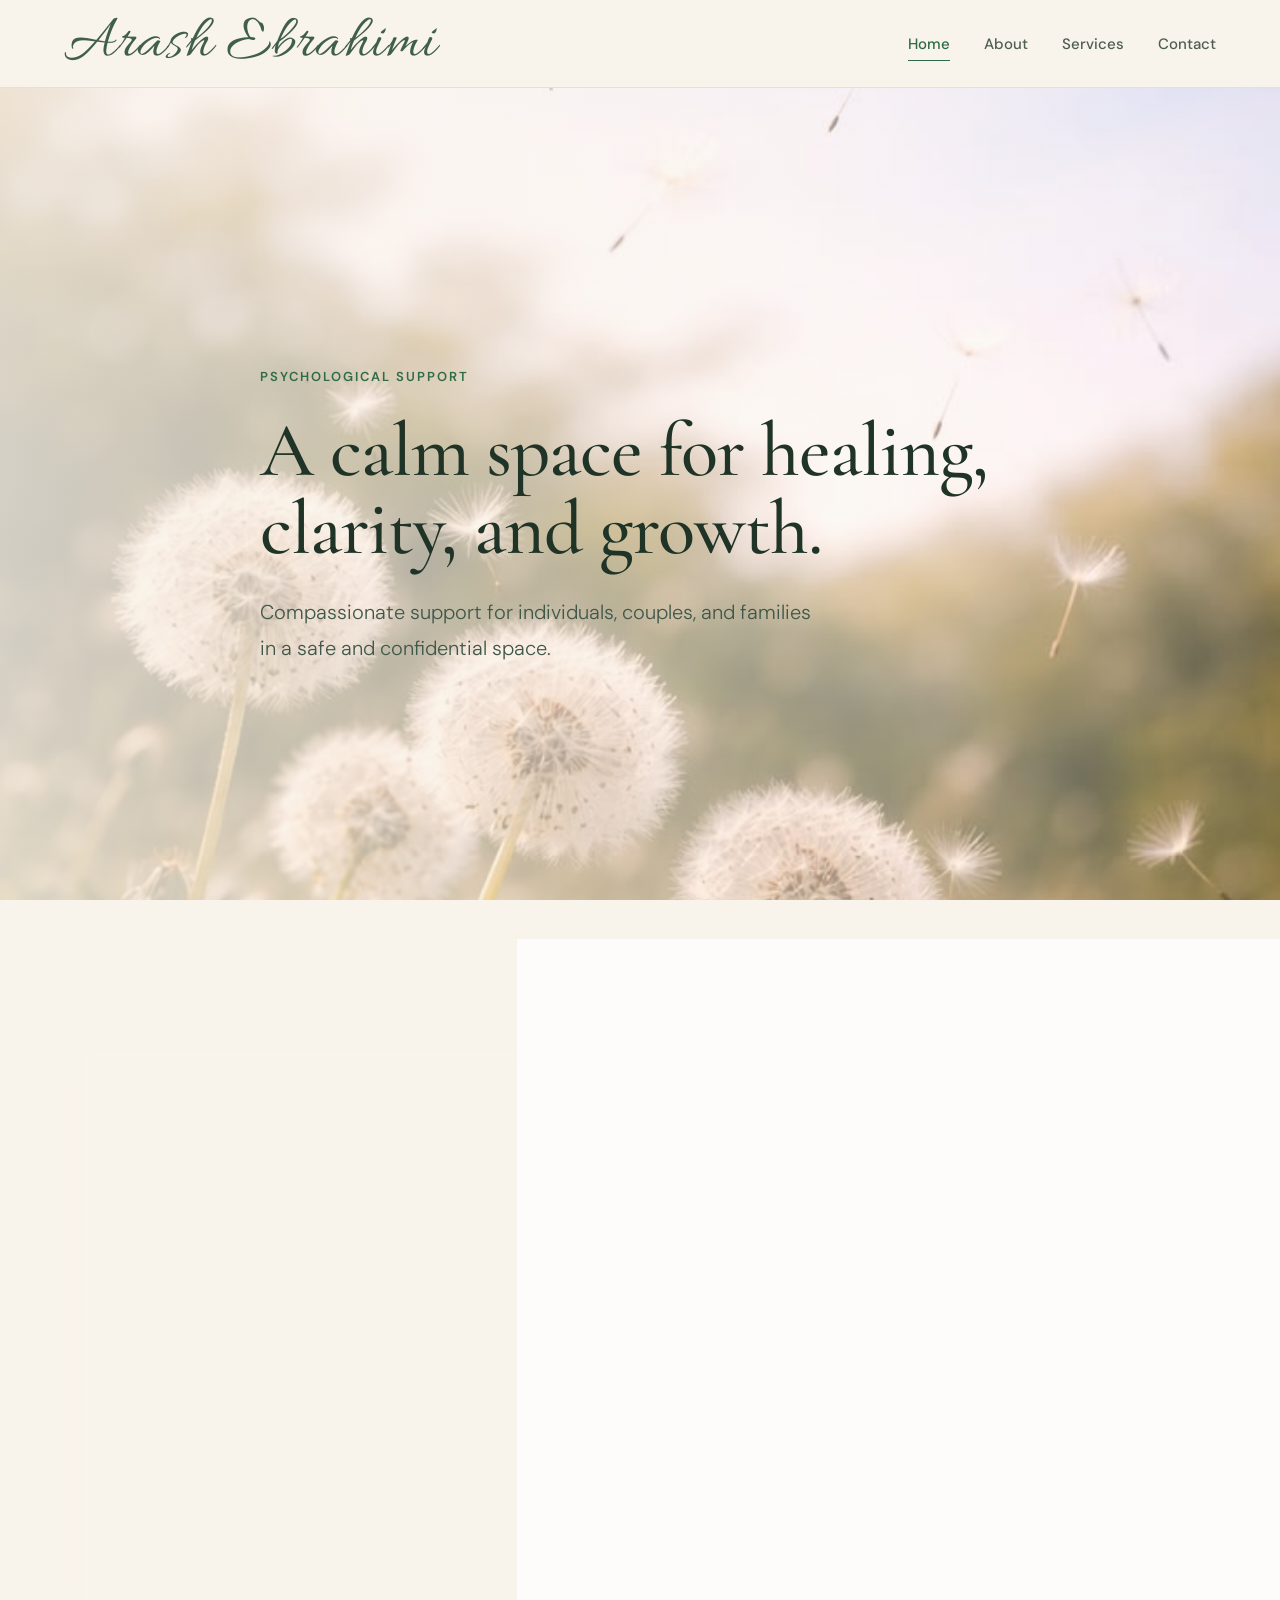
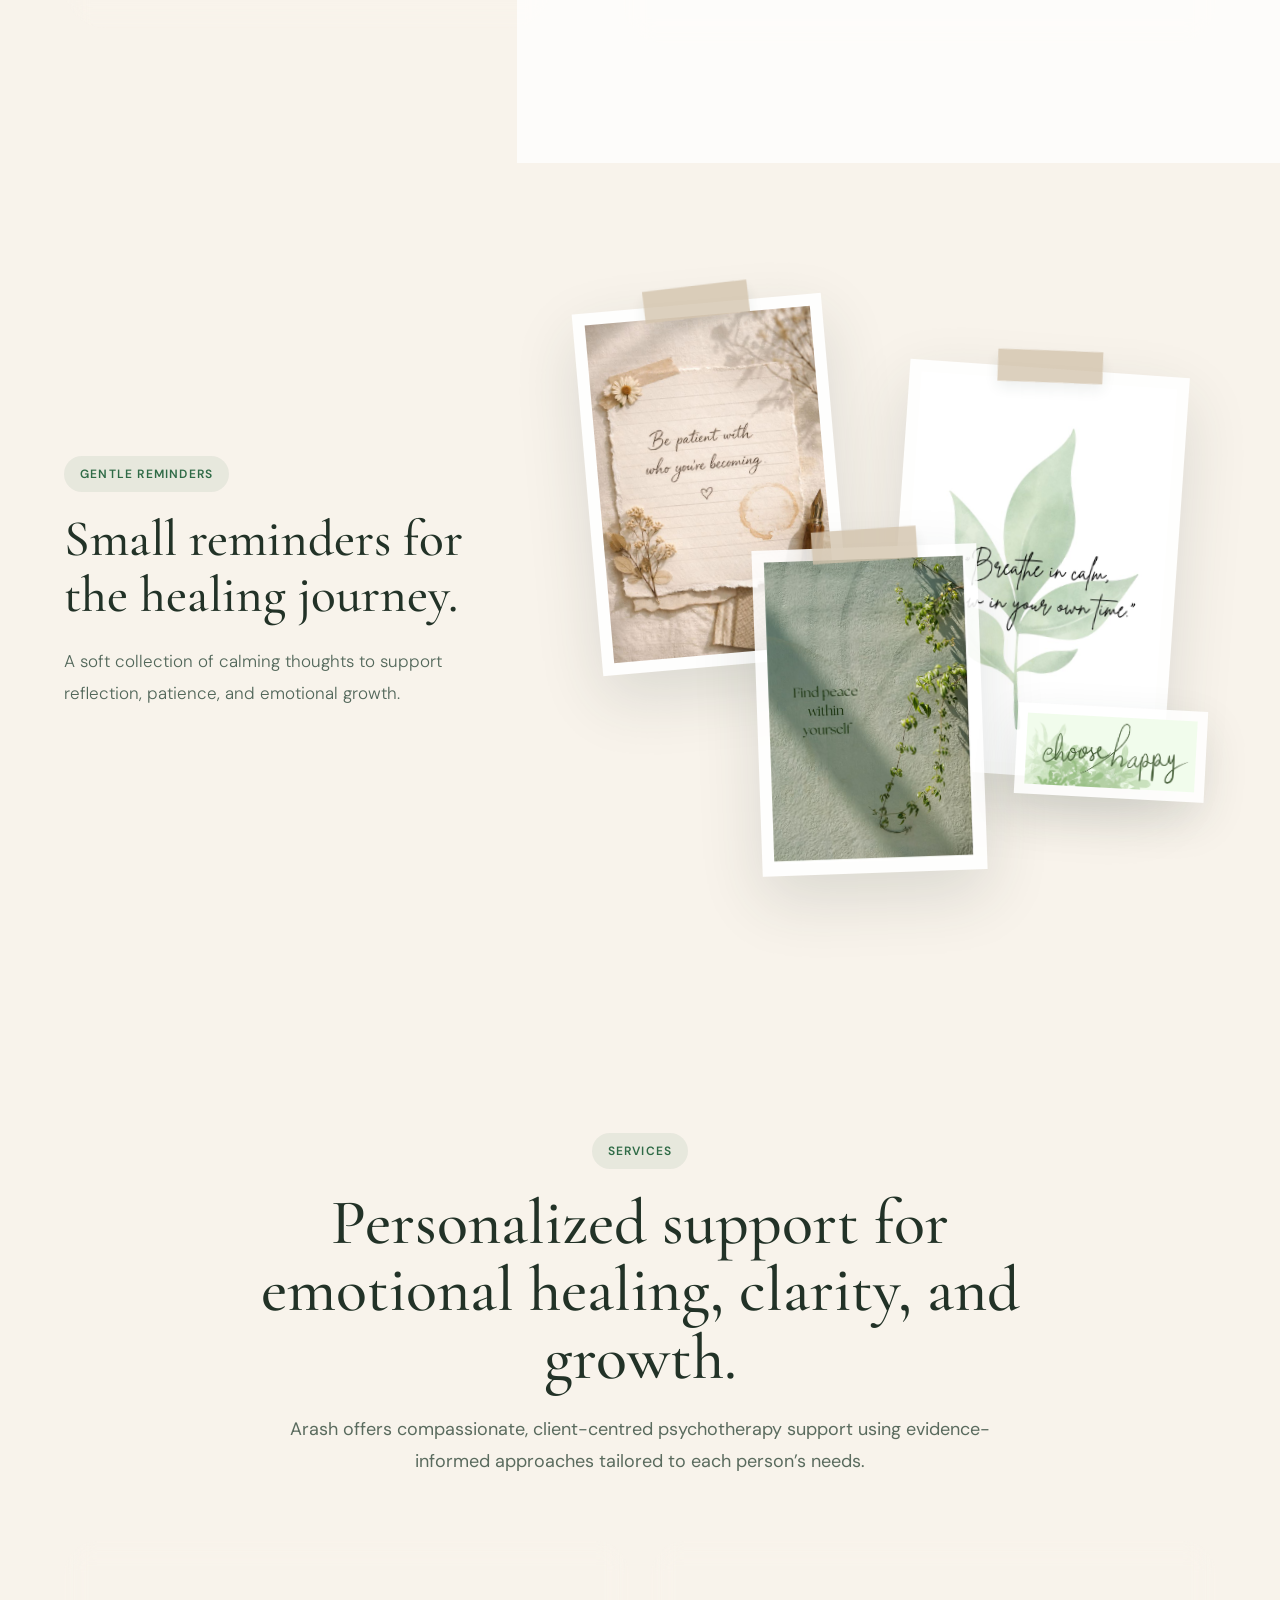
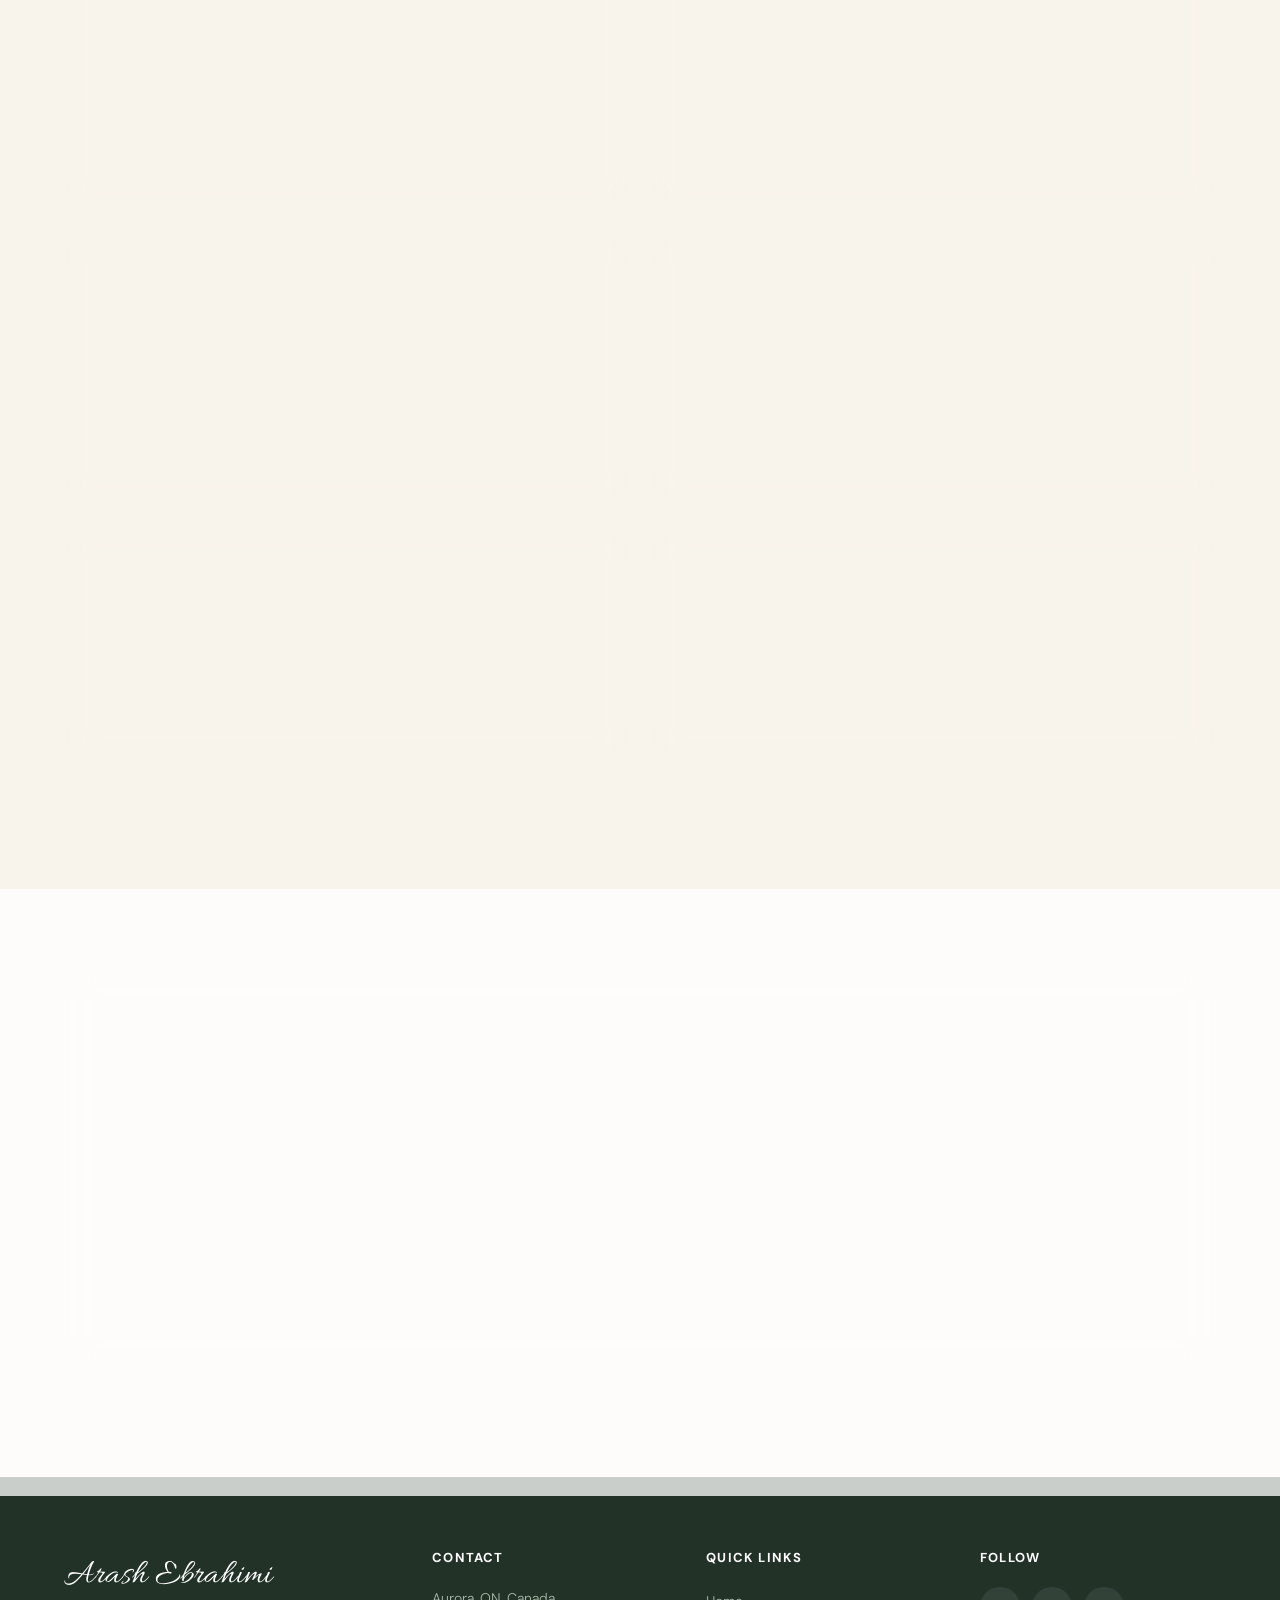
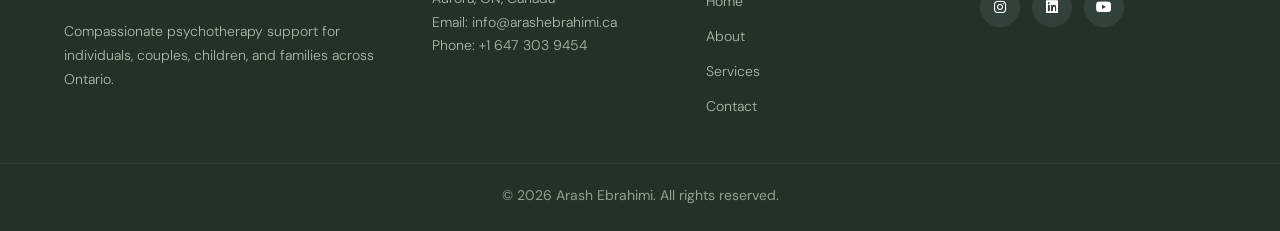
==== commit aaf46ba6: "Complete website redesign" ====
--- a/index.html
+++ b/index.html
@@ -1,271 +1,289 @@
 <!doctype html>
 <html lang="en">
-<head>
-  <meta charset="UTF-8" />
-  <meta name="viewport" content="width=device-width, initial-scale=1.0" />
-
-  <title>Arash Ebrahimi</title>
-
-  <!-- Google Fonts -->
-  <link rel="preconnect" href="https://fonts.googleapis.com">
-  <link rel="preconnect" href="https://fonts.gstatic.com" crossorigin>
-  <link href="https://fonts.googleapis.com/css2?family=Allura&family=Cormorant+Garamond:ital,wght@0,400;0,500;1,400&family=DM+Sans:wght@300;400;500;600&display=swap" rel="stylesheet">
-
-  <!-- Font Awesome Icons -->
-  <link rel="stylesheet" href="https://cdnjs.cloudflare.com/ajax/libs/font-awesome/6.5.0/css/all.min.css">
-
-  <!-- CSS -->
-  <link rel="stylesheet" href="css/style.css">
-</head>
-
-<body>
-
-  <!-- ================= HEADER ================= -->
-  <header class="site-header">
-    <div class="container header-container">
-
-      <!-- Personal brand logo -->
-      <a href="index.html" class="brand-logo">
-        Arash Ebrahimi
-      </a>
-
-      <!-- Navigation menu -->
-      <nav class="navbar">
-        <div class="menu-toggle" id="menu-toggle">
-          <span></span>
-          <span></span>
-          <span></span>
-        </div>
-
-        <ul class="nav-list" id="nav-list">
-          <li><a href="index.html" class="active-link">Home</a></li>
-          <li><a href="about.html">About</a></li>
-          <li><a href="services.html">Services</a></li>
-          <li><a href="contact.html" class="nav-button">Contact</a></li>
-        </ul>
-      </nav>
-
-    </div>
-  </header>
-
- <!-- ================= HERO SECTION ================= -->
-<!-- ================= HERO SECTION ================= -->
-<section class="hero-nature">
-
-  <!-- Hero overlay -->
-  <div class="hero-overlay"></div>
-
-  <!-- Hero content -->
-  <div class="container hero-nature-content">
-    <span class="hero-small-title">Psychological Support</span>
-
-    <h1>
-      A calm space for healing,<br>
-      clarity, and growth.
-    </h1>
-
-    <p>
-      Compassionate support for individuals, couples, and families
-      in a safe and confidential space.
-    </p>
-  </div>
-
-</section>
-
-  <!-- ================= ABOUT SECTION ================= -->
-  <!-- ================= HOME ABOUT SECTION ================= -->
-<section class="home-about">
-
-  <!-- Soft overlay to make text readable -->
-  <div class="home-about-overlay"></div>
-
-  <div class="container home-about-container">
-
-    <!-- Arash image card -->
-    <div class="home-about-image reveal-up">
-      <img src="images/therapist.jpg" alt="Arash Ebrahimi">
-    </div>
-
-    <!-- About text card -->
-    <div class="home-about-text reveal-up delay-1">
-      <span class="section-label">About Arash</span>
-
-      <h2>
-        Therapy that feels human,
-        calm, and supportive.
-      </h2>
-
-      <p>
-        Arash Ebrahimi supports clients through anxiety, stress, relationship
-        challenges, emotional overwhelm, and major life transitions.
-      </p>
-
-      <p>
-        His approach focuses on creating a respectful therapeutic space where
-        clients feel heard, understood, and supported.
-      </p>
-
-      <a href="about.html" class="text-link">Learn more about Arash</a>
-    </div>
-
-  </div>
-</section>
-
-<!-- ================= HEALING REMINDERS SECTION ================= -->
-<section class="healing-reminders">
-  <div class="container reminders-container">
-
-    <!-- Section heading -->
-    <div class="reminders-heading">
-      <span class="section-label">Gentle Reminders</span>
-
-      <h2>Small reminders for the healing journey.</h2>
-
-      <p>
-        A soft collection of calming thoughts to support reflection,
-        patience, and emotional growth.
-      </p>
-    </div>
-
-    <!-- Quote collage -->
-    <div class="quote-collage">
-
-      <!-- Quote card 1 -->
-      <div class="quote-card quote-card-one">
-        <span class="paper-tape"></span>
-        <img src="images/quote-1.jpg" alt="Be patient with who you're becoming">
-      </div>
-
-      <!-- Quote card 2 -->
-      <div class="quote-card quote-card-two">
-        <span class="paper-tape"></span>
-        <img src="images/quote-2.jpg" alt="Breathe in calm, grow in your own time">
-      </div>
-
-      <!-- Quote card 3 -->
-      <div class="quote-card quote-card-three">
-        <span class="paper-tape"></span>
-        <img src="images/quote-3.jpg" alt="Peace is found in little things">
-      </div>
-
-      <!-- Small floating quote -->
-      <div class="quote-small">
-        <img src="images/quote-small.jpg" alt="Choose happy">
-      </div>
-
-    </div>
-
-  </div>
-</section>
-
-  <!-- ================= SERVICES SECTION ================= -->
-  <section class="services">
-    <div class="container">
-
-      <div class="section-heading">
-        <span class="section-label">Services</span>
-        <h2>Support for different stages of life</h2>
+  <head>
+    <meta charset="UTF-8" />
+    <meta name="viewport" content="width=device-width, initial-scale=1.0" />
+
+    <title>Arash Ebrahimi</title>
+
+    <!-- Google Fonts -->
+    <link rel="preconnect" href="https://fonts.googleapis.com" />
+    <link rel="preconnect" href="https://fonts.gstatic.com" crossorigin />
+    <link
+      href="https://fonts.googleapis.com/css2?family=Allura&family=Cormorant+Garamond:ital,wght@0,400;0,500;1,400&family=DM+Sans:wght@300;400;500;600&display=swap"
+      rel="stylesheet"
+    />
+
+    <!-- Font Awesome Icons -->
+    <link
+      rel="stylesheet"
+      href="https://cdnjs.cloudflare.com/ajax/libs/font-awesome/6.5.0/css/all.min.css"
+    />
+
+    <!-- CSS -->
+    <link rel="stylesheet" href="css/style.css" />
+  </head>
+
+  <body>
+    <!-- ================= HEADER ================= -->
+    <header class="site-header">
+      <div class="container header-container">
+        <!-- Personal brand logo -->
+        <a href="index.html" class="brand-logo"> Arash Ebrahimi </a>
+
+        <!-- Navigation menu -->
+        <nav class="navbar">
+          <div class="menu-toggle" id="menu-toggle">
+            <span></span>
+            <span></span>
+            <span></span>
+          </div>
+
+          <ul class="nav-list" id="nav-list">
+            <li><a href="index.html" class="active-link">Home</a></li>
+            <li><a href="about.html">About</a></li>
+            <li><a href="services.html">Services</a></li>
+            <li><a href="contact.html" class="nav-button">Contact</a></li>
+          </ul>
+        </nav>
+      </div>
+    </header>
+
+    <!-- ================= HERO SECTION ================= -->
+
+    <section class="hero-nature">
+      <!-- Hero overlay -->
+      <div class="hero-overlay"></div>
+
+      <!-- Hero content -->
+      <div class="container hero-nature-content">
+        <span class="hero-small-title">Psychological Support</span>
+
+        <h1>
+          A calm space for healing,<br />
+          clarity, and growth.
+        </h1>
+
         <p>
-          Therapy services designed to help clients build emotional balance,
-          self-awareness, and healthier relationships.
+          Compassionate support for individuals, couples, and families in a safe
+          and confidential space.
         </p>
       </div>
-
-      <div class="services-container">
-
-        <div class="service-card">
-          <div class="service-icon">
-            <i class="fa-solid fa-user"></i>
-          </div>
-          <h3>Individual Therapy</h3>
-          <p>
-            One-on-one support for anxiety, stress, self-awareness, emotional
-            balance, and personal growth.
-          </p>
-          <a href="services.html">Learn More</a>
-        </div>
-
-        <div class="service-card featured-card">
-          <div class="service-icon">
-            <i class="fa-solid fa-heart"></i>
-          </div>
-          <h3>Couples Counselling</h3>
-          <p>
-            Support for communication, emotional connection, relationship stress,
-            and rebuilding trust.
-          </p>
-          <a href="services.html">Learn More</a>
-        </div>
-
-        <div class="service-card">
-          <div class="service-icon">
-            <i class="fa-solid fa-spa"></i>
-          </div>
-          <h3>Anxiety & Stress</h3>
-          <p>
-            Practical and compassionate support for worry, tension, overwhelm,
-            and emotional pressure.
-          </p>
-          <a href="services.html">Learn More</a>
-        </div>
-
-      </div>
-
-    </div>
-  </section>
-
-  <!-- ================= CTA SECTION ================= -->
-  <section class="home-cta">
-    <div class="container cta-box">
-      <h2>Taking the first step can feel difficult. You do not have to do it alone.</h2>
-      <a href="contact.html" class="btn light-btn">Start a Conversation</a>
-    </div>
-  </section>
-
-  <!-- ================= FOOTER ================= -->
-  <footer class="footer">
-    <div class="container footer-container">
-
-      <div class="footer-col">
-        <h3>Arash Ebrahimi</h3>
+    </section>
+
+    <!-- ================= HOME ABOUT SECTION ================= -->
+    <section class="home-about">
+      <!-- Soft overlay to make text readable -->
+      <div class="home-about-overlay"></div>
+
+      <div class="container home-about-container">
+        <!-- Arash image card -->
+        <div class="home-about-image reveal-up">
+          <img src="images/Arash.jpeg" alt="Arash Ebrahimi" />
+        </div>
+
+        <!-- About text card -->
+        <div class="home-about-text reveal-up delay-1">
+          <span class="section-label">About Arash</span>
+
+          <h2>Therapy that feels human, calm, and supportive.</h2>
+
+          <p>
+            <strong>Arash Ebrahimi</strong><br />
+            DDS, MSc, MACP, Registered Psychotherapist (Qualifying)
+          </p>
+
+          <p>
+            With over three decades of healthcare experience, Arash brings
+            compassion, insight, and a client-centred approach to psychotherapy,
+            helping people navigate life's challenges with greater clarity,
+            balance, and hope.
+          </p>
+
+          <a href="about.html" class="text-link">Learn more about Arash</a>
+        </div>
+      </div>
+    </section>
+
+    <!-- ================= HEALING REMINDERS SECTION ================= -->
+    <section class="healing-reminders">
+      <div class="container reminders-container">
+        <!-- Section heading -->
+        <div class="reminders-heading">
+          <span class="section-label">Gentle Reminders</span>
+
+          <h2>Small reminders for the healing journey.</h2>
+
+          <p>
+            A soft collection of calming thoughts to support reflection,
+            patience, and emotional growth.
+          </p>
+        </div>
+
+        <!-- Quote collage -->
+        <div class="quote-collage">
+          <!-- Quote card 1 -->
+          <div class="quote-card quote-card-one">
+            <span class="paper-tape"></span>
+            <img
+              src="images/quote-1.jpg"
+              alt="Be patient with who you're becoming"
+            />
+          </div>
+
+          <!-- Quote card 2 -->
+          <div class="quote-card quote-card-two">
+            <span class="paper-tape"></span>
+            <img
+              src="images/quote-2.jpg"
+              alt="Breathe in calm, grow in your own time"
+            />
+          </div>
+
+          <!-- Quote card 3 -->
+          <div class="quote-card quote-card-three">
+            <span class="paper-tape"></span>
+            <img
+              src="images/quote-3.jpg"
+              alt="Peace is found in little things"
+            />
+          </div>
+
+          <!-- Small floating quote -->
+          <div class="quote-small">
+            <img src="images/quote-small.jpg" alt="Choose happy" />
+          </div>
+        </div>
+      </div>
+    </section>
+
+    <!-- ================= SERVICES SECTION ================= -->
+    <section class="services-modern">
+      <div class="container">
+        <div class="services-modern-heading">
+          <span class="section-label">Services</span>
+          <h2>
+            Personalized support for emotional healing, clarity, and growth.
+          </h2>
+          <p>
+            Arash offers compassionate, client-centred psychotherapy support
+            using evidence-informed approaches tailored to each person’s needs.
+          </p>
+        </div>
+
+        <div class="services-modern-grid">
+          <a href="services.html" class="modern-service-card">
+            <span>01</span>
+            <h3>Anxiety, Stress & Emotional Regulation</h3>
+            <p>
+              Support for worry, overwhelm, tension, and nervous system balance.
+            </p>
+          </a>
+
+          <a href="services.html" class="modern-service-card">
+            <span>02</span>
+            <h3>Trauma-Informed Therapy</h3>
+            <p>
+              Gentle support for difficult experiences, emotional triggers, and
+              healing.
+            </p>
+          </a>
+
+          <a href="services.html" class="modern-service-card">
+            <span>03</span>
+            <h3>Brainspotting & EMDR-Informed Support</h3>
+            <p>
+              Therapeutic approaches that support deeper emotional processing
+              and recovery.
+            </p>
+          </a>
+
+          <a href="services.html" class="modern-service-card">
+            <span>04</span>
+            <h3>Mindfulness-Based Therapy</h3>
+            <p>
+              Practical tools for grounding, self-awareness, focus, and
+              emotional balance.
+            </p>
+          </a>
+
+          <a href="services.html" class="modern-service-card">
+            <span>05</span>
+            <h3>Relationships & Communication</h3>
+            <p>
+              Support for connection, boundaries, communication, and
+              relationship stress.
+            </p>
+          </a>
+
+          <a href="services.html" class="modern-service-card">
+            <span>06</span>
+            <h3>Children, Adolescents & Families</h3>
+            <p>
+              Support for young people, parents, family dynamics, and life
+              challenges.
+            </p>
+          </a>
+        </div>
+      </div>
+    </section>
+
+    <!-- ================= CTA SECTION ================= -->
+    <section class="home-cta">
+      <div class="container cta-box">
+        <h2>Let's take the next step together.</h2>
+
         <p>
-          Professional psychological support for individuals, couples, and families.
+          Reach out to schedule a consultation and discover how therapy can
+          support your well-being.
         </p>
-      </div>
-
-      <div class="footer-col">
-        <h4>Contact</h4>
-        <p>Aurora, ON, Canada</p>
-        <p>Email: info@example.com</p>
-        <p>Phone: +1 647 303 9454</p>
-      </div>
-
-      <div class="footer-col">
-        <h4>Quick Links</h4>
-        <ul>
-          <li><a href="index.html">Home</a></li>
-          <li><a href="about.html">About</a></li>
-          <li><a href="services.html">Services</a></li>
-          <li><a href="contact.html">Contact</a></li>
-        </ul>
-      </div>
-
-      <div class="footer-col">
-        <h4>Follow</h4>
-        <div class="social-icons">
-          <a href="#"><i class="fa-brands fa-instagram"></i></a>
-          <a href="#"><i class="fa-brands fa-linkedin"></i></a>
-          <a href="#"><i class="fa-brands fa-youtube"></i></a>
-        </div>
-      </div>
-
-    </div>
-
-    <div class="footer-bottom">
-      <p>© 2026 Arash Ebrahimi. All rights reserved.</p>
-    </div>
-  </footer>
-
-  <script src="js/script.js"></script>
-</body>
-</html>+        <a href="contact.html" class="btn light-btn">Book a Consultation</a>
+      </div>
+    </section>
+
+    <!-- ================= FOOTER ================= -->
+    <footer class="footer">
+      <div class="container footer-container">
+        <div class="footer-col">
+          <h3>Arash Ebrahimi</h3>
+          <p>
+            Compassionate psychotherapy support for individuals, couples,
+            children, and families across Ontario.
+          </p>
+        </div>
+
+        <div class="footer-col">
+          <h4>Contact</h4>
+          <p>Aurora, ON, Canada</p>
+          <p>Email: info@arashebrahimi.ca</p>
+          <p>Phone: +1 647 303 9454</p>
+        </div>
+
+        <div class="footer-col">
+          <h4>Quick Links</h4>
+          <ul>
+            <li><a href="index.html">Home</a></li>
+            <li><a href="about.html">About</a></li>
+            <li><a href="services.html">Services</a></li>
+            <li><a href="contact.html">Contact</a></li>
+          </ul>
+        </div>
+
+        <div class="footer-col">
+          <h4>Follow</h4>
+          <div class="social-icons">
+            <a href="#"><i class="fa-brands fa-instagram"></i></a>
+            <a href="#"><i class="fa-brands fa-linkedin"></i></a>
+            <a href="#"><i class="fa-brands fa-youtube"></i></a>
+          </div>
+        </div>
+      </div>
+
+      <div class="footer-bottom">
+        <p>© 2026 Arash Ebrahimi. All rights reserved.</p>
+      </div>
+    </footer>
+
+    <script src="js/script.js"></script>
+  </body>
+</html>
--- a/css/style.css
+++ b/css/style.css
@@ -1,7 +1,7 @@
 /* =========================
    GOOGLE FONTS
 ========================= */
-@import url('https://fonts.googleapis.com/css2?family=Allura&family=Cormorant+Garamond:ital,wght@0,400;0,500;1,400&family=DM+Sans:wght@300;400;500;600&display=swap');
+@import url("https://fonts.googleapis.com/css2?family=Allura&family=Cormorant+Garamond:ital,wght@0,400;0,500;1,400&family=DM+Sans:wght@300;400;500;600&display=swap");
 
 /* =========================
    RESET
@@ -20,7 +20,7 @@
 }
 
 body {
-  font-family: 'DM Sans', sans-serif;
+  font-family: "DM Sans", sans-serif;
   background-color: #f8f3eb;
   color: #26352b;
   line-height: 1.7;
@@ -37,7 +37,7 @@
   display: block;
 }
 
-//* =========================
+/* =========================
    HEADER
 ========================= */
 .site-header {
@@ -49,7 +49,7 @@
   align-items: center;
   background: rgba(248, 243, 235, 0.82);
   backdrop-filter: blur(18px);
-  border-bottom: 1px solid rgba(52, 82, 60, 0.10);
+  border-bottom: 1px solid rgba(52, 82, 60, 0.1);
 }
 
 .header-container {
@@ -59,7 +59,7 @@
 }
 
 .brand-logo {
-  font-family: 'Allura', cursive;
+  font-family: "Allura", cursive;
   font-size: 62px;
   line-height: 1;
   color: #405f4b;
@@ -132,13 +132,12 @@
 .hero-overlay {
   position: absolute;
   inset: 0;
-  background:
-    linear-gradient(
-      90deg,
-      rgba(248, 243, 235, 0.82) 0%,
-      rgba(248, 243, 235, 0.58) 42%,
-      rgba(248, 243, 235, 0.18) 100%
-    );
+  background: linear-gradient(
+    90deg,
+    rgba(248, 243, 235, 0.82) 0%,
+    rgba(248, 243, 235, 0.58) 42%,
+    rgba(248, 243, 235, 0.18) 100%
+  );
   z-index: 1;
 }
 
@@ -153,7 +152,7 @@
 .hero-small-title {
   display: inline-block;
   margin-bottom: 24px;
-  font-family: 'DM Sans', sans-serif;
+  font-family: "DM Sans", sans-serif;
   font-size: 13px;
   font-weight: 600;
   letter-spacing: 2px;
@@ -162,7 +161,7 @@
 }
 
 .hero-nature h1 {
-  font-family: 'Cormorant Garamond', serif;
+  font-family: "Cormorant Garamond", serif;
   font-size: clamp(54px, 6vw, 88px);
   font-weight: 500;
   line-height: 1.02;
@@ -226,24 +225,15 @@
   position: relative;
   overflow: hidden;
   padding: 120px 0;
-  background-image: url("../images/about-bg.png");
-  background-size: cover;
-  background-position: center;
-  background-repeat: no-repeat;
 }
 
 /* Soft overlay to make the background more elegant and readable */
 .home-about-overlay {
   position: absolute;
   inset: 0;
-  background:
-    linear-gradient(
-      90deg,
-      rgba(247, 246, 238, 0.92) 0%,
-      rgba(247, 246, 238, 0.82) 48%,
-      rgba(247, 246, 238, 0.74) 100%
-    );
+  background: transparent;
   z-index: 1;
+  pointer-events: none;
 }
 
 /* Main content layout */
@@ -286,7 +276,7 @@
   border-radius: 42px;
   background: rgba(255, 255, 255, 0.72);
   border: 1px solid rgba(255, 255, 255, 0.82);
-  box-shadow: 0 24px 70px rgba(43, 60, 48, 0.10);
+  box-shadow: 0 24px 70px rgba(43, 60, 48, 0.1);
   backdrop-filter: blur(14px);
   transform: translateY(-20px);
 
@@ -311,7 +301,7 @@
 
 /* About heading */
 .home-about-text h2 {
-  font-family: 'Cormorant Garamond', serif;
+  font-family: "Cormorant Garamond", serif;
   font-size: clamp(40px, 4.4vw, 62px);
   font-weight: 500;
   line-height: 1.05;
@@ -362,9 +352,15 @@
   position: relative;
   overflow: hidden;
   padding: 110px 0 120px;
-  background:
-    radial-gradient(circle at 15% 20%, rgba(47, 107, 70, 0.08), transparent 30%),
-    linear-gradient(to bottom, #f7f5ef, #eef3ea);
+
+  background-image:
+    linear-gradient(rgba(248, 245, 239, 0.78), rgba(248, 245, 239, 0.78)),
+    url("../images/about-bg.png");
+
+  background-size: cover;
+  background-position: center;
+  background-repeat: no-repeat;
+  background-attachment: fixed;
 }
 
 /* Main layout */
@@ -381,7 +377,7 @@
 }
 
 .reminders-heading h2 {
-  font-family: 'Cormorant Garamond', serif;
+  font-family: "Cormorant Garamond", serif;
   font-size: clamp(38px, 4vw, 58px);
   font-weight: 500;
   line-height: 1.08;
@@ -503,161 +499,158 @@
   }
 }
 /* =========================
-   SERVICES SECTION
-========================= */
-.services {
-  padding: 110px 0;
-  background:
-    radial-gradient(circle at 10% 10%, rgba(47, 107, 70, 0.10), transparent 28%),
-    #f8f3eb;
-}
-
-.section-heading {
+   MODERN SERVICES - HOME
+========================= */
+
+.services-modern {
+  position: relative;
+  overflow: hidden;
+  padding: 120px 0;
+  background: transparent;
+}
+
+.services-modern-heading {
+  max-width: 860px;
+  margin: 0 auto 64px;
   text-align: center;
-  max-width: 760px;
-  margin: 0 auto 58px;
-}
-
-.section-heading p {
+}
+
+.services-modern-heading h2 {
+  font-family: "Cormorant Garamond", serif;
+  font-size: clamp(42px, 5vw, 68px);
+  font-weight: 500;
+  line-height: 1.05;
+  color: #223227;
+  margin-bottom: 22px;
+}
+
+.services-modern-heading p {
+  max-width: 720px;
+  margin: 0 auto;
+  color: #5a6b5e;
+  font-size: 18px;
+  line-height: 1.8;
+}
+
+.services-modern-grid {
+  display: grid;
+  grid-template-columns: repeat(2, 1fr);
+  gap: 22px;
+}
+
+.modern-service-card {
+  min-height: 230px;
+  padding: 34px;
+  border-radius: 34px;
+  text-decoration: none;
+  background: rgba(255, 255, 255, 0.68);
+  border: 1px solid rgba(47, 107, 70, 0.12);
+  box-shadow: 0 22px 70px rgba(43, 60, 48, 0.08);
+  backdrop-filter: blur(14px);
+  transition: 0.35s ease;
+}
+
+.modern-service-card span {
+  display: inline-block;
+  margin-bottom: 26px;
+  color: #2f6b46;
+  font-size: 14px;
+  font-weight: 600;
+  letter-spacing: 1.8px;
+}
+
+.modern-service-card h3 {
+  font-family: "Cormorant Garamond", serif;
+  font-size: 34px;
+  font-weight: 500;
+  line-height: 1.12;
+  color: #223227;
+  margin-bottom: 16px;
+}
+
+.modern-service-card p {
   color: #5a6b5e;
   font-size: 16px;
-  line-height: 1.85;
-  font-weight: 300;
-}
-
-.services-container {
-  display: grid;
-  grid-template-columns: repeat(3, 1fr);
-  gap: 26px;
-}
-
-.service-card {
-  position: relative;
-  overflow: hidden;
-  min-height: 330px;
-  padding: 36px 30px;
-  border-radius: 30px;
-  background: rgba(255, 255, 255, 0.78);
-  border: 1px solid rgba(47, 107, 70, 0.12);
-  box-shadow: 0 18px 50px rgba(43, 60, 48, 0.06);
-  transition: 0.35s ease;
-}
-
-.service-card::before {
-  content: "";
-  position: absolute;
-  width: 160px;
-  height: 160px;
-  right: -55px;
-  top: -55px;
-  background: rgba(47, 107, 70, 0.08);
-  border-radius: 50%;
-  transition: 0.35s ease;
-}
-
-.service-card:hover {
-  transform: translateY(-10px);
-  box-shadow: 0 28px 70px rgba(43, 60, 48, 0.12);
-}
-
-.service-card:hover::before {
-  transform: scale(1.3);
-}
-
-.featured-card {
-  background:
-    linear-gradient(150deg, rgba(47, 107, 70, 0.90), rgba(37, 82, 54, 0.92)),
-    url("../images/hero.jpg");
-  background-size: cover;
-  background-position: center;
+  line-height: 1.75;
+}
+
+.modern-service-card:hover {
+  transform: translateY(-8px);
+  background: rgba(47, 107, 70, 0.92);
+}
+
+.modern-service-card:hover span,
+.modern-service-card:hover h3,
+.modern-service-card:hover p {
   color: #ffffff;
 }
 
-.featured-card h3,
-.featured-card p,
-.featured-card a,
-.featured-card .service-icon i {
-  color: #ffffff;
-}
-
-.featured-card .service-icon {
-  background: rgba(255, 255, 255, 0.18);
-}
-
-.service-icon {
-  width: 58px;
-  height: 58px;
-  border-radius: 18px;
-  background: #e8f2eb;
-  display: flex;
+@media (max-width: 850px) {
+  .services-modern-grid {
+    grid-template-columns: 1fr;
+  }
+
+  .modern-service-card {
+    min-height: auto;
+  }
+}
+
+/* =========================
+   CTA SECTION
+========================= */
+.home-cta {
+  padding: 90px 0 110px;
+}
+
+.cta-box {
+  text-align: center;
+  padding: 78px 48px;
+  border-radius: 42px;
+  background: rgba(255, 255, 255, 0.76);
+  border: 1px solid rgba(255, 255, 255, 0.85);
+  box-shadow: 0 24px 70px rgba(43, 60, 48, 0.1);
+  backdrop-filter: blur(14px);
+}
+
+.cta-box h2 {
+  max-width: 820px;
+  margin: 0 auto 22px;
+  font-family: "Cormorant Garamond", serif;
+  font-size: clamp(38px, 4.5vw, 64px);
+  line-height: 1.05;
+  font-weight: 500;
+  color: #223227;
+}
+
+.cta-box p {
+  max-width: 650px;
+  margin: 0 auto 34px;
+  color: #53675b;
+  font-size: 18px;
+  line-height: 1.8;
+}
+
+.light-btn {
+  display: inline-flex;
   align-items: center;
   justify-content: center;
-  margin-bottom: 28px;
-}
-
-.service-icon i {
-  color: #2f6b46;
-  font-size: 22px;
-}
-
-.service-card h3 {
-  font-family: 'Cormorant Garamond', serif;
-  font-size: 30px;
-  font-weight: 500;
-  color: #223227;
-  margin-bottom: 14px;
-}
-
-.service-card p {
-  color: #5a6b5e;
-  font-size: 15px;
-  line-height: 1.8;
-  font-weight: 300;
-  margin-bottom: 24px;
-}
-
-.service-card a {
-  color: #2f6b46;
+  background: #2f6b46;
+  color: #ffffff;
+  padding: 15px 34px;
+  border-radius: 999px;
   text-decoration: none;
   font-weight: 600;
-  font-size: 14px;
-}
-
-/* =========================
-   CTA SECTION
-========================= */
-.home-cta {
-  padding: 100px 0;
-  background: #ffffff;
-}
-
-.cta-box {
-  text-align: center;
-  padding: 70px 40px;
-  border-radius: 42px;
-  background:
-    radial-gradient(circle at 18% 20%, rgba(255,255,255,0.30), transparent 30%),
-    linear-gradient(135deg, #233629, #345f43);
-  box-shadow: 0 28px 80px rgba(43, 60, 48, 0.16);
-}
-
-.cta-box h2 {
-  max-width: 840px;
-  margin: 0 auto 30px;
-  font-family: 'Cormorant Garamond', serif;
-  font-size: clamp(34px, 4vw, 58px);
-  line-height: 1.08;
-  font-weight: 500;
+  box-shadow: 0 12px 30px rgba(47, 107, 70, 0.18);
+  transition: all 0.3s ease;
+}
+
+.light-btn:hover {
+  background: #275a3b;
   color: #ffffff;
-}
-
-.light-btn {
-  background: #ffffff;
-  color: #2f6b46;
-}
-
-.light-btn:hover {
-  background: #f3eadf;
+  transform: translateY(-3px);
+  box-shadow:
+    0 0 0 6px rgba(47, 107, 70, 0.08),
+    0 16px 36px rgba(47, 107, 70, 0.22);
 }
 
 /* =========================
@@ -676,8 +669,8 @@
 }
 
 .footer-col h3 {
-  font-family: 'Allura', cursive;
-  font-size: 42px;
+  font-family: "Allura", cursive;
+  font-size: 35px;
   font-weight: 400;
   color: #ffffff;
   margin-bottom: 14px;
@@ -720,7 +713,7 @@
   width: 40px;
   height: 40px;
   border-radius: 50%;
-  background: rgba(255,255,255,0.08);
+  background: rgba(255, 255, 255, 0.08);
   display: flex;
   align-items: center;
   justify-content: center;
@@ -732,13 +725,21 @@
 
 .footer-bottom {
   text-align: center;
-  margin-top: 48px;
-  padding-top: 22px;
-  border-top: 1px solid rgba(255,255,255,0.08);
-  color: #7f927f;
-  font-size: 13px;
-}
-
+  margin-top: 35px;
+  padding-top: 20px;
+  border-top: 1px solid rgba(255, 255, 255, 0.08);
+  color: #8fa08f;
+  font-size: 14px;
+}
+
+.footer a {
+  transition: all 0.3s ease;
+}
+
+.footer a:hover {
+  color: #ffffff;
+  padding-left: 4px;
+}
 /* =========================
    ANIMATIONS
 ========================= */
@@ -762,7 +763,8 @@
 }
 
 @keyframes floatCard {
-  0%, 100% {
+  0%,
+  100% {
     transform: translateY(0);
   }
   50% {
@@ -852,7 +854,7 @@
     width: 230px;
     padding: 22px;
     border-radius: 22px;
-    background: rgba(255,255,255,0.96);
+    background: rgba(255, 255, 255, 0.96);
     box-shadow: 0 20px 50px rgba(43, 60, 48, 0.14);
   }
 
@@ -900,8 +902,11 @@
     padding: 48px 24px;
     border-radius: 30px;
   }
-    .home-about {
-    padding: 78px 0;
+  .home-about {
+    position: relative;
+    overflow: hidden;
+    padding: 120px 0;
+    background: transparent;
   }
 
   .home-about-container {
@@ -916,4 +921,622 @@
   .home-about-text {
     padding: 30px 24px;
   }
+
+  /* Mobile fix for healing reminders collage */
+  .healing-reminders {
+    padding: 80px 0;
+  }
+
+  .reminders-container {
+    display: grid;
+    grid-template-columns: 1fr;
+    gap: 35px;
+  }
+
+  .reminders-heading {
+    max-width: 100%;
+    text-align: left;
+  }
+
+  .reminders-heading h2 {
+    font-size: 42px;
+    line-height: 1.08;
+  }
+
+  .quote-collage {
+    min-height: auto;
+    display: grid;
+    grid-template-columns: 1fr;
+    gap: 28px;
+  }
+
+  .quote-card,
+  .quote-small {
+    position: relative !important;
+    top: auto !important;
+    left: auto !important;
+    right: auto !important;
+    bottom: auto !important;
+    width: 86% !important;
+    max-width: 330px;
+    margin: 0 auto;
+    transform: rotate(0deg) !important;
+    z-index: 1;
+  }
+
+  .quote-small {
+    width: 72% !important;
+    max-width: 280px;
+  }
+}
+/* =================================
+   ABOUT PAGE
+================================= */
+
+.page-hero {
+  padding: 90px 0 60px;
+  background: linear-gradient(135deg, #f7f3ea, #eef4ed);
+  text-align: center;
+}
+
+.page-hero-content {
+  max-width: 950px;
+  margin: 0 auto;
+}
+
+.page-label {
+  display: inline-block;
+  margin-bottom: 18px;
+  padding: 10px 20px;
+  border-radius: 999px;
+  background: #e6eee4;
+  color: #2f7048;
+  font-size: 13px;
+  font-weight: 700;
+  letter-spacing: 2px;
+  text-transform: uppercase;
+}
+
+.page-hero h1 {
+  font-family: "Cormorant Garamond", serif;
+  font-size: 58px;
+  line-height: 1.1;
+  color: #183829;
+  font-weight: 500;
+  margin-bottom: 22px;
+}
+
+.page-description {
+  font-size: 20px;
+  color: #5f7468;
+}
+
+.about-page-section {
+  padding: 90px 0;
+  background: #fbf8f1;
+}
+
+.about-page-container {
+  display: grid;
+  grid-template-columns: 0.9fr 1.1fr;
+  gap: 70px;
+  align-items: start;
+}
+
+.about-page-image {
+  background: #ffffff;
+  padding: 18px;
+  border-radius: 34px;
+  box-shadow: 0 25px 70px rgba(24, 56, 41, 0.12);
+}
+
+.about-page-image img {
+  width: 100%;
+  height: 680px;
+  object-fit: cover;
+  object-position: center top;
+  border-radius: 24px;
+  display: block;
+}
+
+.about-page-text {
+  background: #ffffff;
+  padding: 55px;
+  border-radius: 34px;
+  box-shadow: 0 25px 70px rgba(24, 56, 41, 0.08);
+}
+
+.about-page-text h2 {
+  font-family: "Cormorant Garamond", serif;
+  font-size: 46px;
+  line-height: 1.15;
+  color: #183829;
+  font-weight: 500;
+  margin-bottom: 28px;
+}
+
+.about-page-text p {
+  font-size: 17px;
+  line-height: 1.9;
+  color: #52685c;
+  margin-bottom: 18px;
+}
+
+.about-page-text .page-label {
+  margin-bottom: 20px;
+}
+.modalities-section,
+.focus-section {
+  padding: 95px 0;
+  background: #f8f3eb;
+}
+
+.modalities-grid {
+  display: grid;
+  grid-template-columns: repeat(5, 1fr);
+  gap: 18px;
+  margin-top: 42px;
+}
+
+.modality-card {
+  min-height: 150px;
+  padding: 28px 22px;
+  border-radius: 28px;
+  background: rgba(255, 255, 255, 0.72);
+  border: 1px solid rgba(47, 107, 70, 0.12);
+  box-shadow: 0 18px 50px rgba(43, 60, 48, 0.06);
+  font-family: "Cormorant Garamond", serif;
+  font-size: 25px;
+  line-height: 1.15;
+  color: #223227;
+}
+
+.modality-card span {
+  display: block;
+  margin-top: 18px;
+  font-family: "DM Sans", sans-serif;
+  font-size: 12px;
+  font-weight: 600;
+  color: #2f6b46;
+  text-transform: uppercase;
+  letter-spacing: 1.5px;
+}
+
+.focus-container {
+  display: grid;
+  grid-template-columns: 0.8fr 1.2fr;
+  gap: 70px;
+  align-items: start;
+}
+
+.focus-text h2,
+.section-heading h2 {
+  font-family: "Cormorant Garamond", serif;
+  font-size: 52px;
+  font-weight: 500;
+  line-height: 1.08;
+  color: #223227;
+  margin-bottom: 20px;
+}
+
+.focus-text p,
+.section-heading p {
+  color: #5a6b5e;
+  font-size: 17px;
+  line-height: 1.8;
+}
+
+.focus-list {
+  display: grid;
+  gap: 18px;
+}
+
+.focus-item {
+  display: grid;
+  grid-template-columns: 52px 1fr;
+  gap: 22px;
+  padding: 24px 28px;
+  border-radius: 26px;
+  background: rgba(255, 255, 255, 0.72);
+  border: 1px solid rgba(47, 107, 70, 0.1);
+}
+
+.focus-item span {
+  color: #2f6b46;
+  font-weight: 600;
+  letter-spacing: 1px;
+}
+
+.focus-item h3 {
+  font-size: 21px;
+  margin-bottom: 6px;
+  color: #223227;
+}
+
+.focus-item p {
+  color: #5a6b5e;
+  line-height: 1.7;
+}
+
+@media (max-width: 1000px) {
+  .modalities-grid {
+    grid-template-columns: 1fr 1fr;
+  }
+
+  .focus-container {
+    grid-template-columns: 1fr;
+  }
+}
+
+@media (max-width: 600px) {
+  .modalities-grid {
+    grid-template-columns: 1fr;
+  }
+}
+/* ABOUT PAGE SOFT BACKGROUND */
+
+.about-page {
+  background-image:
+    linear-gradient(rgba(248, 245, 239, 0.78), rgba(248, 245, 239, 0.78)),
+    url("../images/about-bg.png") !important;
+
+  background-size: cover;
+  background-position: center top;
+  background-repeat: no-repeat;
+  background-attachment: fixed;
+}
+
+.about-page .site-header {
+  background: rgba(248, 245, 239, 0.82);
+}
+
+.about-page .page-hero,
+.about-page .about-page-section,
+.about-page .modalities-section,
+.about-page .focus-section {
+  background: transparent !important;
+}
+
+.home-about,
+.healing-reminders,
+.services-modern,
+.home-cta {
+  background-image:
+    linear-gradient(rgba(248, 245, 239, 0.78), rgba(248, 245, 239, 0.78)),
+    url("../images/about-bg.png");
+
+  background-size: cover;
+  background-position: center;
+  background-repeat: no-repeat;
+  background-attachment: fixed;
+}
+/* =========================
+   SERVICES PAGE FIX
+========================= */
+
+.services-page-hero,
+.services-page-list,
+.cta-section {
+  background-image:
+    linear-gradient(rgba(248, 245, 239, 0.78), rgba(248, 245, 239, 0.78)),
+    url("../images/about-bg.png") !important;
+
+  background-size: cover;
+  background-position: center top;
+  background-repeat: no-repeat;
+  background-attachment: fixed;
+}
+
+.services-overview,
+.cta-section {
+  padding: 90px 0;
+}
+
+.services-overview .section-heading {
+  text-align: center;
+  max-width: 850px;
+  margin: 0 auto 55px;
+}
+
+/* =========================
+   SERVICES PAGE MODERN LIST
+========================= */
+
+.services-page-list {
+  padding: 50px 0 120px;
+}
+
+.services-page-grid {
+  max-width: 1100px;
+  margin: 0 auto;
+
+  display: grid;
+  grid-template-columns: 1fr 1fr;
+  gap: 30px;
+}
+
+.service-line-card {
+  padding: 42px;
+
+  background: rgba(255, 255, 255, 0.55);
+
+  backdrop-filter: blur(10px);
+
+  border: 1px solid rgba(255, 255, 255, 0.8);
+
+  border-radius: 32px;
+
+  box-shadow: 0 18px 50px rgba(43, 60, 48, 0.08);
+
+  transition: all 0.35s ease;
+}
+
+.service-line-card span {
+  display: inline-block;
+
+  font-size: 13px;
+  font-weight: 700;
+  letter-spacing: 2px;
+
+  color: #2f6b46;
+
+  margin-bottom: 22px;
+}
+
+.service-line-card h3 {
+  font-family: "Cormorant Garamond", serif;
+
+  font-size: 42px;
+
+  line-height: 1.08;
+
+  font-weight: 500;
+
+  color: #223227;
+
+  margin-bottom: 18px;
+}
+
+.service-line-card p {
+  font-size: 16px;
+
+  line-height: 1.9;
+
+  color: #5a6b5e;
+}
+
+.service-line-card:hover {
+  transform: translateY(-8px);
+
+  box-shadow: 0 30px 70px rgba(43, 60, 48, 0.14);
+}
+
+/* CTA under services */
+
+.services-page-cta {
+  text-align: center;
+  margin-top: 60px;
+}
+
+@media (max-width: 900px) {
+  .services-page-grid {
+    grid-template-columns: 1fr;
+  }
+
+  .service-line-card h3 {
+    font-size: 34px;
+  }
+}
+.cta-section{
+    padding:120px 0;
+    text-align:center;
+}
+
+.cta-container{
+    max-width:850px;
+    margin:auto;
+}
+
+.cta-container h2{
+    font-family:"Cormorant Garamond", serif;
+    font-size:clamp(42px,5vw,72px);
+    line-height:1.05;
+    color:#223227;
+    margin:24px 0;
+}
+
+.cta-container p{
+    max-width:700px;
+    margin:0 auto 35px;
+    color:#52675a;
+    font-size:18px;
+    line-height:1.9;
+}
+
+.cta-btn{
+    display:inline-flex;
+    align-items:center;
+    justify-content:center;
+
+    padding:16px 34px;
+
+    border-radius:999px;
+
+    background:#2f6b46;
+    color:#fff;
+    text-decoration:none;
+
+    transition:.3s;
+}
+
+.cta-btn:hover{
+    transform:translateY(-3px);
+    background:#356f4b;
+}
+/* =========================
+   CONTACT PAGE
+========================= */
+
+.contact-page-hero,
+.contact-page-section,
+.office-hours-section {
+  background-image:
+    linear-gradient(rgba(248,245,239,0.78), rgba(248,245,239,0.78)),
+    url("../images/about-bg.png") !important;
+  background-size: cover;
+  background-position: center top;
+  background-repeat: no-repeat;
+  background-attachment: fixed;
+}
+
+.contact-page-section {
+  padding: 80px 0 100px;
+}
+
+.contact-page-container {
+  display: grid;
+  grid-template-columns: 0.9fr 1.1fr;
+  gap: 36px;
+  align-items: start;
+}
+
+.contact-info-card,
+.contact-form-card,
+.office-hours-card {
+  background: rgba(255,255,255,0.62);
+  border: 1px solid rgba(255,255,255,0.85);
+  border-radius: 34px;
+  padding: 42px;
+  box-shadow: 0 22px 70px rgba(43,60,48,0.08);
+  backdrop-filter: blur(14px);
+}
+
+.contact-info-card h2,
+.contact-form-card h2,
+.office-hours-text h2 {
+  font-family: "Cormorant Garamond", serif;
+  font-size: 48px;
+  line-height: 1.08;
+  font-weight: 500;
+  color: #223227;
+  margin-bottom: 22px;
+}
+
+.contact-info-card p,
+.office-hours-text p {
+  color: #52675a;
+  font-size: 16px;
+  line-height: 1.9;
+}
+
+.contact-info-list {
+  margin-top: 32px;
+  display: grid;
+  gap: 22px;
+}
+
+.contact-info-item {
+  display: grid;
+  grid-template-columns: 46px 1fr;
+  gap: 18px;
+  align-items: start;
+}
+
+.contact-info-icon {
+  width: 46px;
+  height: 46px;
+  border-radius: 16px;
+  background: rgba(47,107,70,0.10);
+  display: flex;
+  align-items: center;
+  justify-content: center;
+  color: #2f6b46;
+}
+
+.contact-info-item h3 {
+  font-size: 18px;
+  margin-bottom: 4px;
+  color: #223227;
+}
+
+.contact-info-item a {
+  color: #2f6b46;
+  text-decoration: none;
+}
+
+.contact-form {
+  display: grid;
+  gap: 18px;
+}
+
+.form-group {
+  display: grid;
+  gap: 8px;
+}
+
+.form-group label {
+  font-size: 14px;
+  font-weight: 600;
+  color: #40584a;
+}
+
+.form-group input,
+.form-group textarea {
+  width: 100%;
+  border: 1px solid rgba(47,107,70,0.16);
+  border-radius: 18px;
+  padding: 15px 16px;
+  background: rgba(255,255,255,0.72);
+  font-family: "DM Sans", sans-serif;
+  font-size: 15px;
+  color: #223227;
+  outline: none;
+}
+
+.form-group input:focus,
+.form-group textarea:focus {
+  border-color: #2f6b46;
+  box-shadow: 0 0 0 4px rgba(47,107,70,0.08);
+}
+
+.contact-form button {
+  margin-top: 10px;
+  border: none;
+  cursor: pointer;
+}
+
+.office-hours-section {
+  padding: 0 0 100px;
+}
+
+.office-hours-container {
+  display: grid;
+  grid-template-columns: 0.9fr 1.1fr;
+  gap: 36px;
+  align-items: center;
+}
+
+.office-hour-item {
+  display: flex;
+  justify-content: space-between;
+  gap: 20px;
+  padding: 18px 0;
+  border-bottom: 1px solid rgba(47,107,70,0.12);
+  color: #52675a;
+}
+
+.office-hour-item:last-child {
+  border-bottom: none;
+}
+
+.office-hour-item span:first-child {
+  font-weight: 600;
+  color: #223227;
+}
+
+@media (max-width: 900px) {
+  .contact-page-container,
+  .office-hours-container {
+    grid-template-columns: 1fr;
+  }
 }
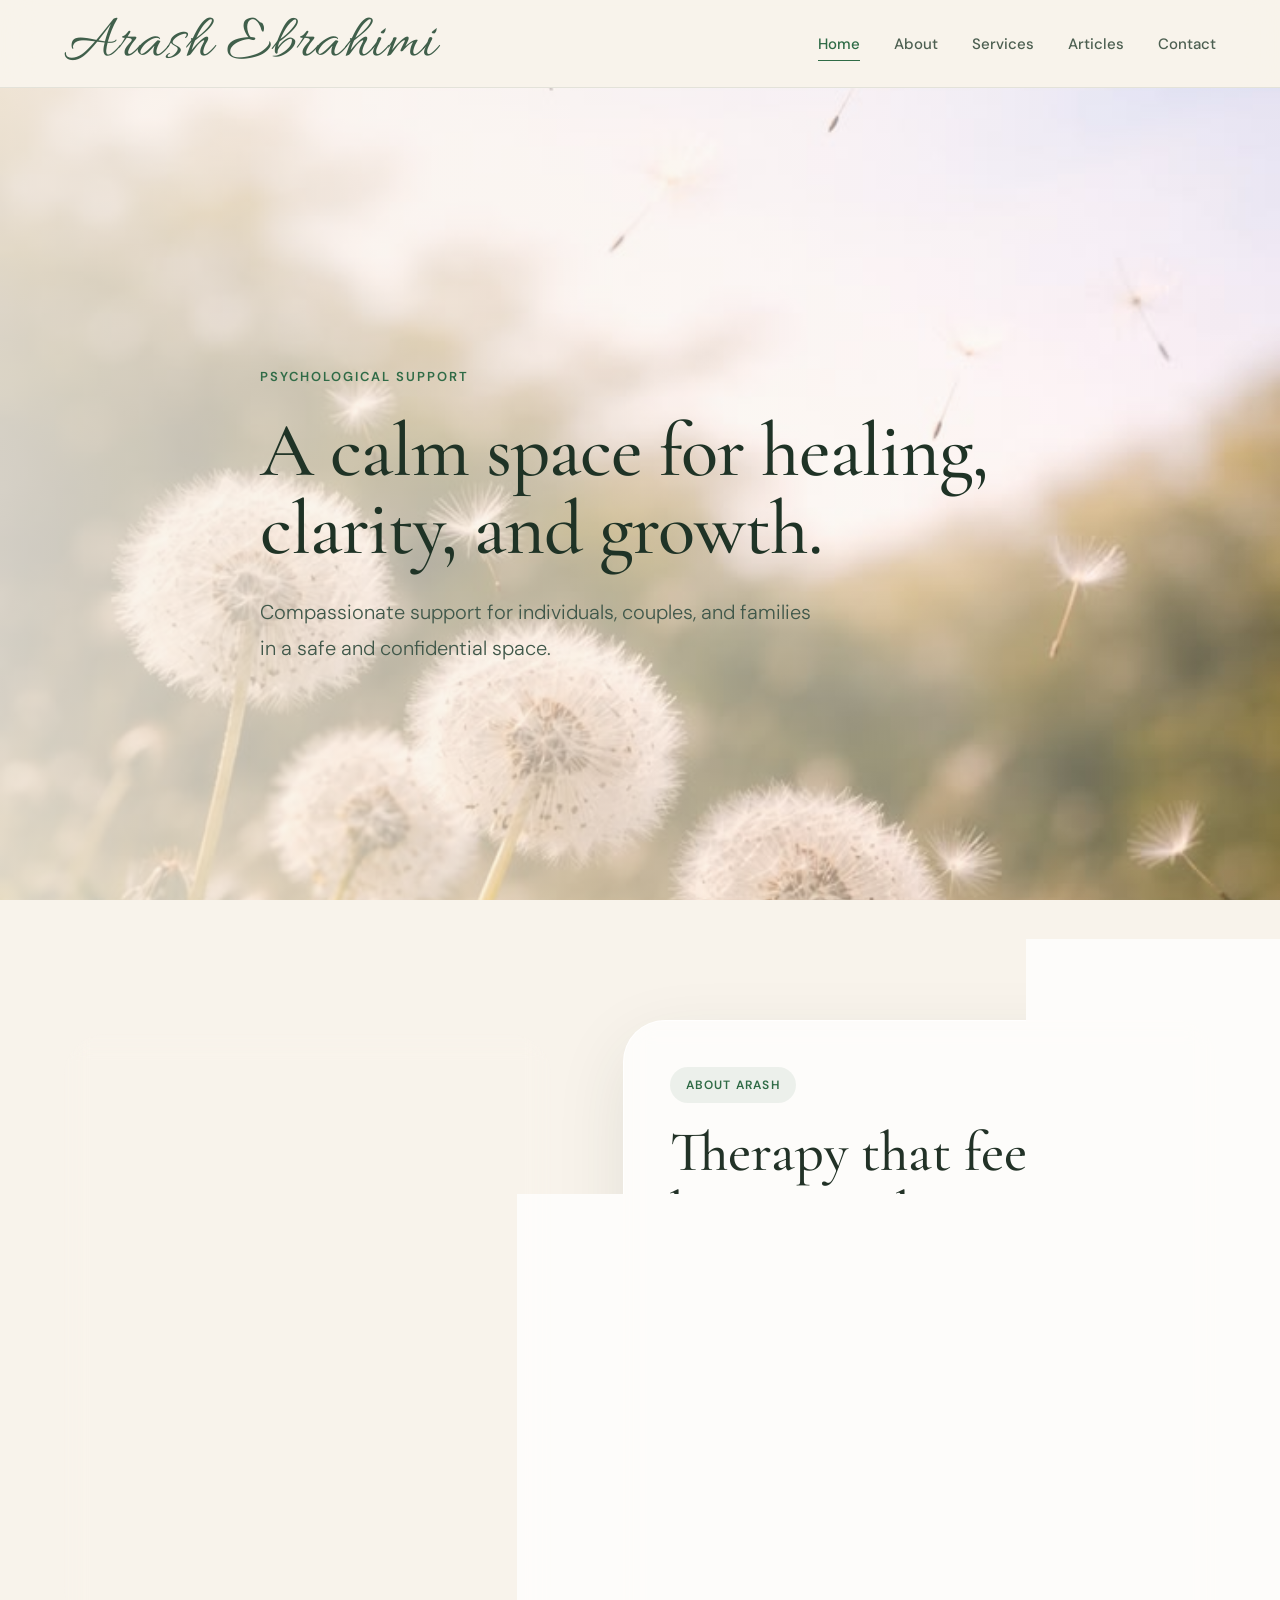
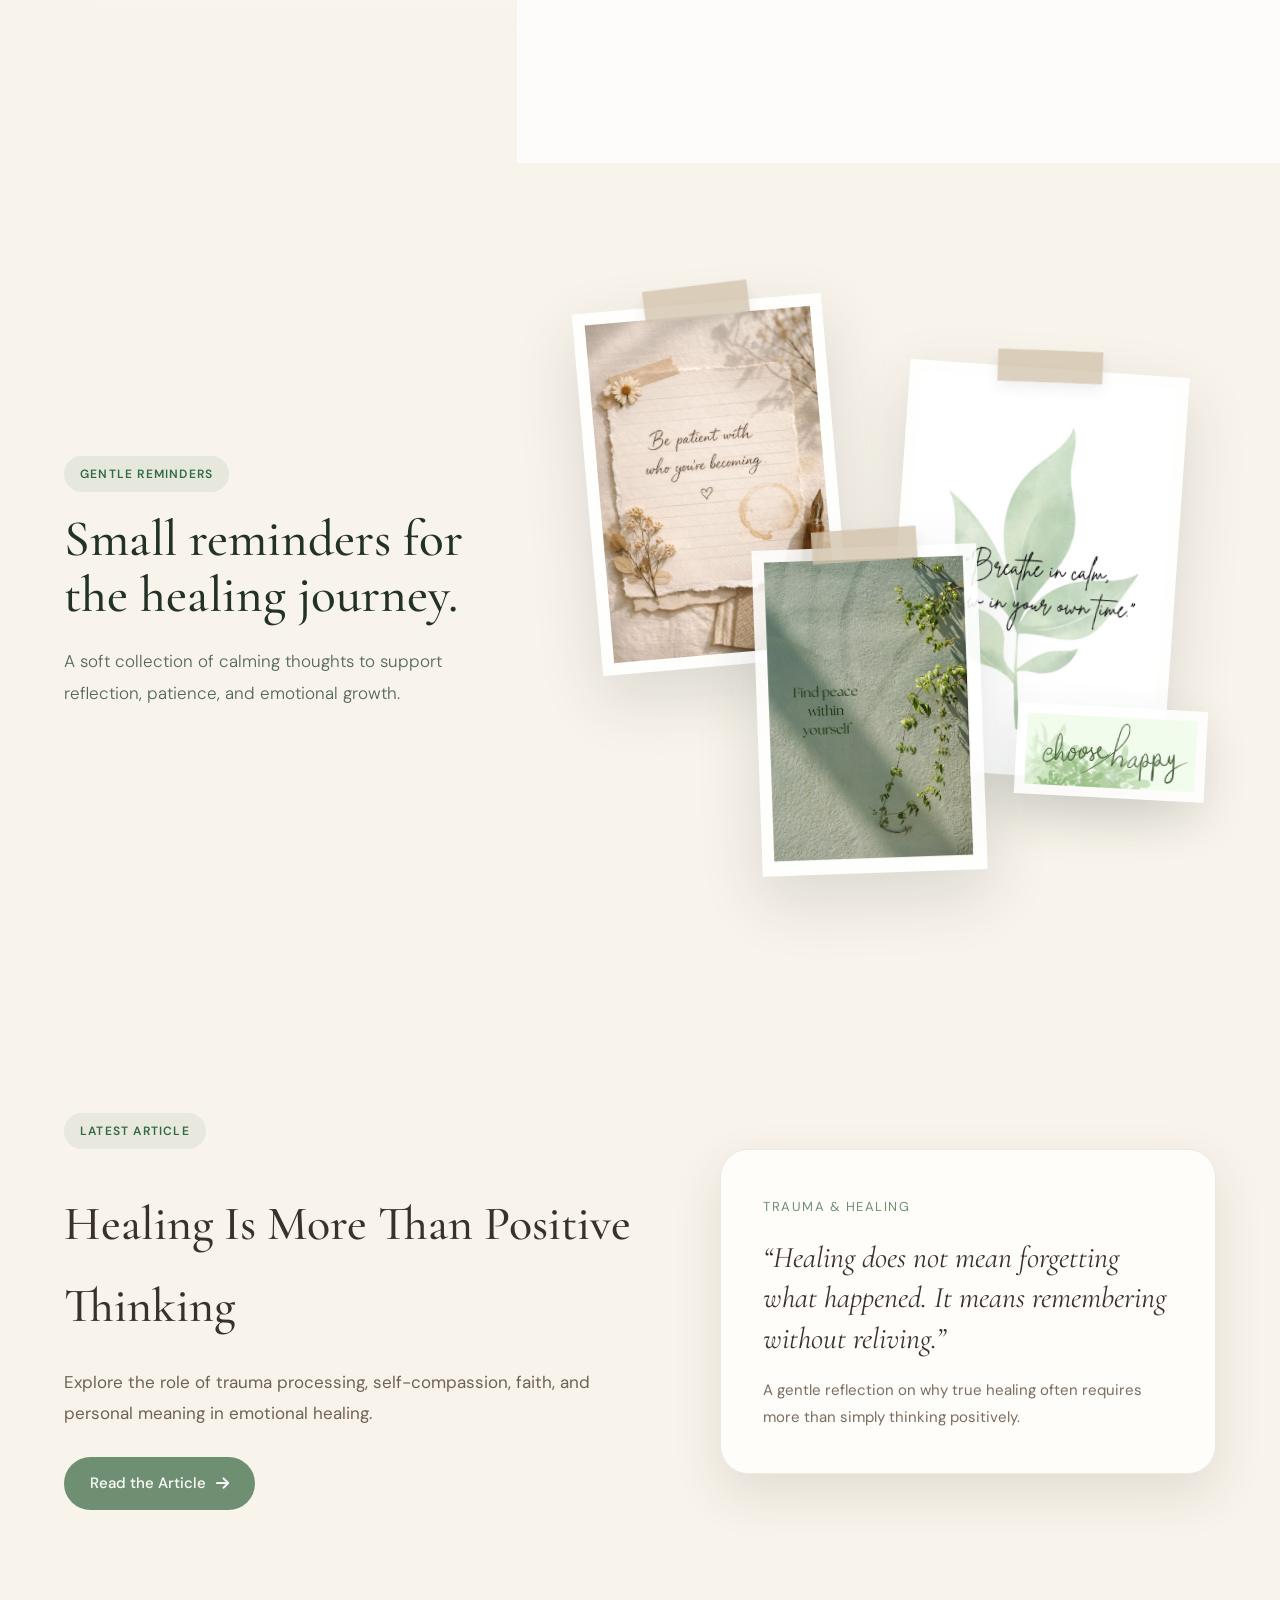
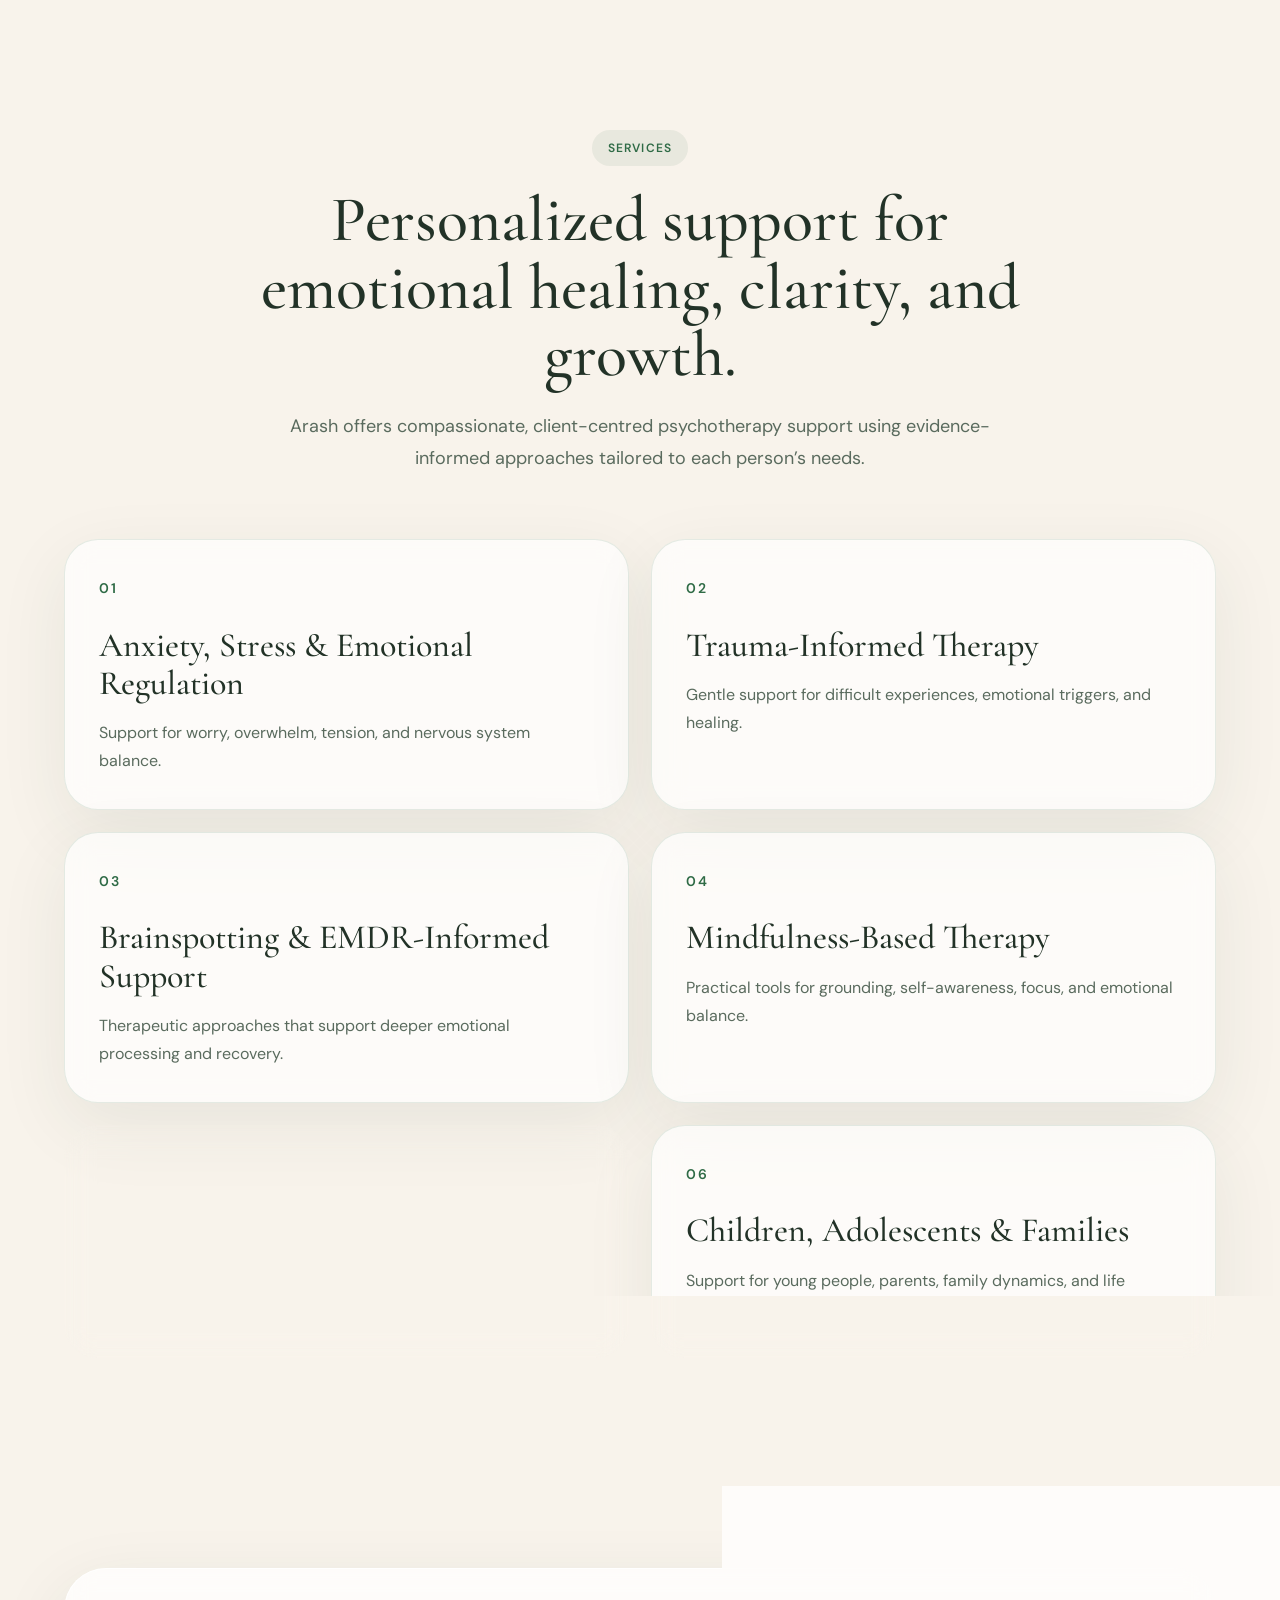
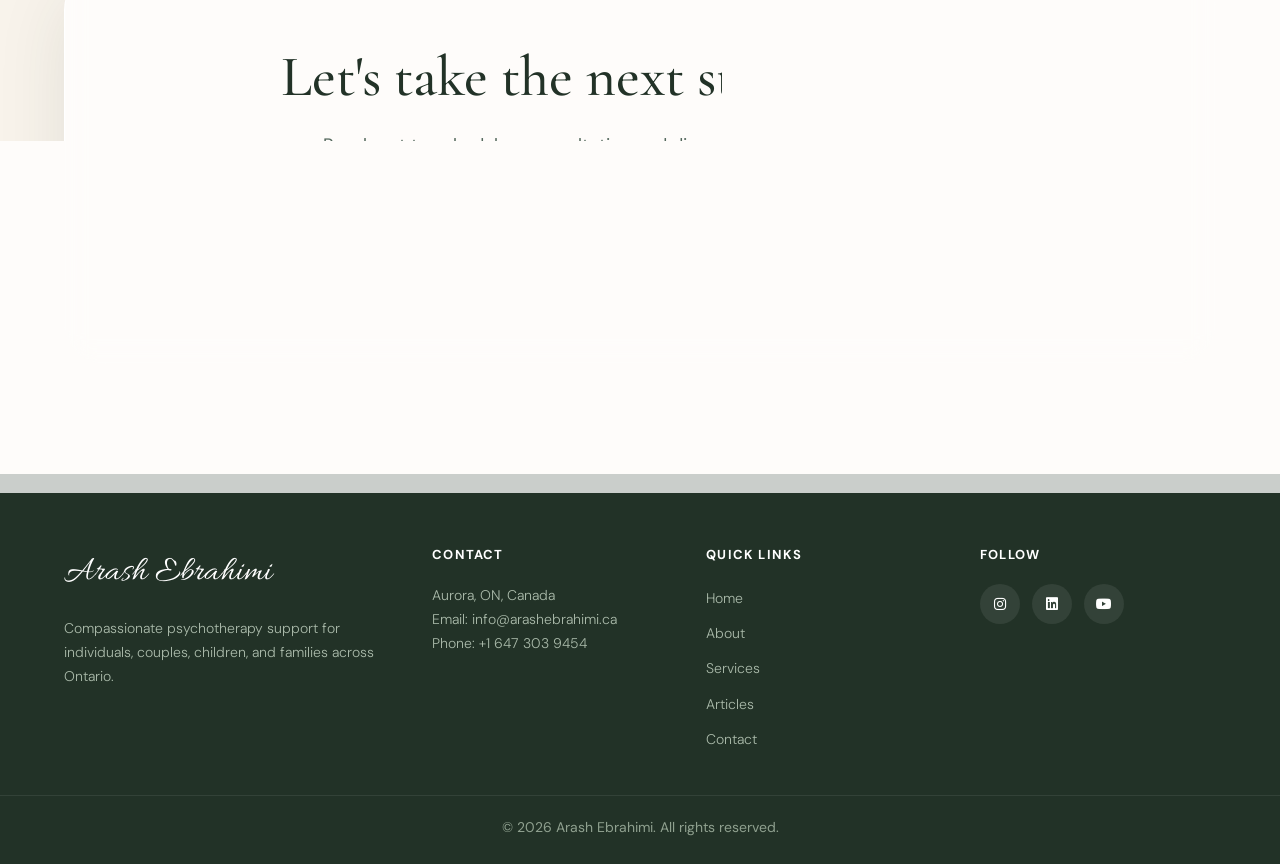
==== commit 5d2cdd4e: "Add Artiles page" ====
--- a/index.html
+++ b/index.html
@@ -43,6 +43,7 @@
             <li><a href="index.html" class="active-link">Home</a></li>
             <li><a href="about.html">About</a></li>
             <li><a href="services.html">Services</a></li>
+            <li><a href="articles.html">Articles</a></li>
             <li><a href="contact.html" class="nav-button">Contact</a></li>
           </ul>
         </nav>
@@ -157,6 +158,38 @@
       </div>
     </section>
 
+    <!-- ================= FEATURED ARTICLE SECTION ================= -->
+<section class="featured-article">
+  <div class="container featured-article-container">
+    <div class="featured-article-content reveal-up">
+      <span class="section-label">Latest Article</span>
+
+      <h2>Healing Is More Than Positive Thinking</h2>
+
+      <p>
+        Explore the role of trauma processing, self-compassion, faith, and
+        personal meaning in emotional healing.
+      </p>
+
+      <a href="articles/healing-is-more-than-positive-thinking.html" class="article-button">
+        Read the Article
+        <i class="fa-solid fa-arrow-right"></i>
+      </a>
+    </div>
+
+    <div class="featured-article-card reveal-up delay-1">
+      <span class="article-category">Trauma & Healing</span>
+
+      <h3>“Healing does not mean forgetting what happened. It means remembering without reliving.”</h3>
+
+      <p>
+        A gentle reflection on why true healing often requires more than simply
+        thinking positively.
+      </p>
+    </div>
+  </div>
+</section>
+
     <!-- ================= SERVICES SECTION ================= -->
     <section class="services-modern">
       <div class="container">
@@ -265,6 +298,7 @@
             <li><a href="index.html">Home</a></li>
             <li><a href="about.html">About</a></li>
             <li><a href="services.html">Services</a></li>
+            <li><a href="articles.html">Articles</a></li>
             <li><a href="contact.html">Contact</a></li>
           </ul>
         </div>
--- a/css/style.css
+++ b/css/style.css
@@ -1199,6 +1199,7 @@
 
 .home-about,
 .healing-reminders,
+.featured-article,
 .services-modern,
 .home-cta {
   background-image:
@@ -1209,6 +1210,74 @@
   background-position: center;
   background-repeat: no-repeat;
   background-attachment: fixed;
+}
+/* ABOUT PAGE MOBILE FIX */
+
+@media (max-width: 768px) {
+  .page-hero {
+    padding: 70px 0 45px;
+  }
+
+  .page-hero h1 {
+    font-size: 42px;
+    line-height: 1.1;
+  }
+
+  .page-description {
+    font-size: 17px;
+  }
+
+  .about-page-section {
+    padding: 55px 0;
+  }
+
+  .about-page-container {
+    grid-template-columns: 1fr;
+    gap: 28px;
+  }
+
+  .about-page-image {
+    width: 100%;
+    padding: 12px;
+    border-radius: 28px;
+  }
+
+  .about-page-image img {
+    width: 100%;
+    height: 420px;
+    object-fit: cover;
+    object-position: center top;
+    border-radius: 22px;
+  }
+
+  .about-page-text {
+    padding: 32px 24px;
+    border-radius: 28px;
+  }
+
+  .about-page-text h2 {
+    font-size: 38px;
+    line-height: 1.12;
+  }
+
+  .about-page-text p {
+    font-size: 16px;
+    line-height: 1.85;
+  }
+
+  .focus-container {
+    grid-template-columns: 1fr;
+    gap: 30px;
+  }
+
+  .focus-text h2,
+  .section-heading h2 {
+    font-size: 38px;
+  }
+
+  .focus-item {
+    grid-template-columns: 1fr;
+  }
 }
 /* =========================
    SERVICES PAGE FIX
@@ -1372,6 +1441,111 @@
 .cta-btn:hover{
     transform:translateY(-3px);
     background:#356f4b;
+}
+
+/* ================= FEATURED ARTICLE ================= */
+
+.featured-article {
+  padding: 100px 0;
+ }
+
+.featured-article-container {
+  display: grid;
+  grid-template-columns: 1.1fr 0.9fr;
+  gap: 50px;
+  align-items: center;
+}
+
+.featured-article-content h2 {
+  font-family: "Cormorant Garamond", serif;
+  font-size: 48px;
+  font-weight: 500;
+  color: #3b312b;
+  margin: 15px 0 20px;
+}
+
+.featured-article-content p {
+  font-size: 17px;
+  line-height: 1.8;
+  color: #6f6258;
+  max-width: 560px;
+}
+
+.article-button {
+  display: inline-flex;
+  align-items: center;
+  gap: 10px;
+  margin-top: 28px;
+  padding: 14px 26px;
+  border-radius: 40px;
+  background: #6f8f72;
+  color: #fff;
+  text-decoration: none;
+  font-size: 15px;
+  font-weight: 500;
+  transition: all 0.3s ease;
+}
+
+.article-button:hover {
+  background: #58745b;
+  transform: translateY(-3px);
+}
+
+.featured-article-card {
+  background: #fffdf9;
+  padding: 42px;
+  border-radius: 28px;
+  box-shadow: 0 20px 50px rgba(84, 64, 48, 0.12);
+  border: 1px solid rgba(111, 98, 88, 0.12);
+}
+
+.article-category {
+  display: inline-block;
+  font-size: 13px;
+  letter-spacing: 1.5px;
+  text-transform: uppercase;
+  color: #6f8f72;
+  margin-bottom: 20px;
+}
+
+.featured-article-card h3 {
+  font-family: "Cormorant Garamond", serif;
+  font-size: 30px;
+  font-style: italic;
+  font-weight: 400;
+  line-height: 1.35;
+  color: #3b312b;
+  margin-bottom: 18px;
+}
+
+.featured-article-card p {
+  font-size: 15px;
+  line-height: 1.8;
+  color: #7a6c60;
+}
+
+/* Mobile */
+@media (max-width: 768px) {
+  .featured-article {
+    padding: 70px 0;
+  }
+
+  .featured-article-container {
+    grid-template-columns: 1fr;
+    gap: 35px;
+  }
+
+  .featured-article-content h2 {
+    font-size: 38px;
+  }
+
+  .featured-article-card {
+    padding: 32px;
+  }
+
+  .featured-article-card h3 {
+    font-size: 26px;
+  }
 }
 /* =========================
    CONTACT PAGE
@@ -1539,4 +1713,367 @@
   .office-hours-container {
     grid-template-columns: 1fr;
   }
+}
+
+/* ================= ARTICLES PAGE ================= */
+
+.articles-hero {
+  position: relative;
+  overflow: hidden;
+  padding: 160px 0 120px;
+  text-align: center;
+
+ background-image:
+  linear-gradient(
+    rgba(248,244,238,.20),
+    rgba(248,244,238,.28)
+  ),
+  url("../images/articles-hero-bg.jpg");
+
+  background-size: cover;
+  background-repeat: no-repeat;
+  background-position: center 25%;
+}
+
+.articles-hero-content {
+  max-width: 850px;
+  margin: 0 auto;
+  position: relative;
+  z-index: 2;
+}
+
+.articles-hero h1 {
+  font-family: "Cormorant Garamond", serif;
+  font-size: 56px;
+  font-weight: 500;
+  line-height: 1.15;
+  color: #3b312b;
+  margin: 18px 0 22px;
+}
+
+.articles-hero p {
+  font-size: 18px;
+  line-height: 1.8;
+  color: #6f6258;
+}
+
+.articles-section {
+  padding: 110px 0 120px;
+}
+
+.articles-grid {
+  display: grid;
+  grid-template-columns: repeat(3, 1fr);
+  gap: 34px;
+}
+
+.article-preview-card {
+  display: flex;
+  flex-direction: column;
+  min-height: 340px;
+  padding: 34px;
+  border-radius: 28px;
+  background: #ffffff;
+  text-decoration: none;
+  border: 1px solid rgba(111, 98, 88, 0.12);
+  box-shadow: 0 18px 45px rgba(84, 64, 48, 0.08);
+  transition: all 0.3s ease;
+}
+
+.article-preview-card:hover {
+  transform: translateY(-6px);
+  box-shadow: 0 24px 60px rgba(84, 64, 48, 0.14);
+}
+
+.article-preview-top {
+  display: flex;
+  justify-content: space-between;
+  gap: 15px;
+  margin-bottom: 28px;
+}
+
+.article-preview-top span {
+  font-size: 12px;
+  letter-spacing: 1.4px;
+  text-transform: uppercase;
+  color: #6f8f72;
+  font-weight: 600;
+}
+
+.article-preview-top p {
+  font-size: 13px;
+  color: #9a8b7e;
+  margin: 0;
+}
+
+.article-preview-card h2 {
+  font-family: "Cormorant Garamond", serif;
+  font-size: 34px;
+  font-weight: 500;
+  line-height: 1.2;
+  color: #3b312b;
+  margin-bottom: 18px;
+}
+
+.article-preview-card > p {
+  font-size: 16px;
+  line-height: 1.8;
+  color: #74675c;
+  margin-bottom: 30px;
+}
+
+.article-preview-footer {
+  margin-top: auto;
+  display: flex;
+  align-items: center;
+  gap: 10px;
+  color: #6f8f72;
+  font-size: 15px;
+  font-weight: 500;
+}
+
+.article-preview-footer i {
+  transition: transform 0.3s ease;
+}
+
+.article-preview-card:hover .article-preview-footer i {
+  transform: translateX(5px);
+}
+
+/* Mobile */
+@media (max-width: 900px) {
+  .articles-grid {
+    grid-template-columns: 1fr;
+  }
+
+  .articles-hero h1 {
+    font-size: 42px;
+  }
+
+  .articles-hero {
+    padding: 130px 0 70px;
+  }
+}
+
+/* ================= SINGLE ARTICLE PAGE ================= */
+
+.article-hero{
+    position: relative;
+    overflow: hidden;
+    padding:160px 0 110px;
+    text-align:center;
+
+    background-image:
+        linear-gradient(
+            rgba(248,244,238,.65),
+            rgba(248,244,238,.70)
+        ),
+        url("../images/article-healing-thumb.jpg");
+
+    background-size:cover;
+    background-position:center;
+    background-repeat:no-repeat;
+}
+
+.article-hero-content {
+  max-width: 850px;
+}
+
+.back-link {
+  display: inline-flex;
+  align-items: center;
+  gap: 8px;
+  margin-bottom: 30px;
+  color: #6f8f72;
+  text-decoration: none;
+  font-size: 14px;
+  font-weight: 500;
+}
+
+.article-hero h1 {
+  font-family: "Cormorant Garamond", serif;
+  font-size: 58px;
+  font-weight: 500;
+  line-height: 1.12;
+  color: #3b312b;
+  margin: 18px 0;
+}
+
+.article-subtitle {
+  font-size: 19px;
+  line-height: 1.8;
+  color: #6f6258;
+  max-width: 720px;
+  margin: 0 auto 28px;
+}
+
+.article-meta {
+  display: flex;
+  justify-content: center;
+  flex-wrap: wrap;
+  gap: 12px 22px;
+  font-size: 14px;
+  color: #8a7b70;
+}
+
+.article-page{
+    background:transparent;
+    padding:80px 20px 0;
+}
+
+.article-content {
+  max-width: 760px;
+  margin: 0 auto;
+}
+
+.article-content p {
+  font-size: 18px;
+  line-height: 1.95;
+  color: #51483f;
+  margin-bottom: 24px;
+}
+
+.article-content h2 {
+  font-family: "Cormorant Garamond", serif;
+  font-size: 38px;
+  font-weight: 500;
+  color: #3b312b;
+  margin: 60px 0 22px;
+}
+
+.article-content blockquote {
+  margin: 50px 0;
+  padding: 34px 40px;
+  border-left: 4px solid #6f8f72;
+  background: #f7f1ea;
+  border-radius: 0 24px 24px 0;
+  font-family: "Cormorant Garamond", serif;
+  font-size: 30px;
+  font-style: italic;
+  line-height: 1.45;
+  color: #3b312b;
+}
+
+.article-disclaimer {
+  margin-top: 60px;
+  padding: 24px;
+  background: #f7f1ea;
+  border-radius: 20px;
+  font-size: 15px;
+  line-height: 1.8;
+  color: #6f6258;
+}
+
+.article-cta {
+  max-width: 900px;
+  margin: 90px auto 0;
+  padding: 60px 40px;
+  text-align: center;
+  background: #6f8f72;
+  border-radius: 32px 32px 0 0;
+  color: #fff;
+}
+
+.article-cta h2 {
+  font-family: "Cormorant Garamond", serif;
+  font-size: 42px;
+  font-weight: 500;
+  margin-bottom: 18px;
+}
+
+.article-cta p {
+  max-width: 600px;
+  margin: 0 auto 28px;
+  font-size: 17px;
+  line-height: 1.8;
+}
+
+/* Mobile */
+@media (max-width: 768px) {
+  .article-hero {
+    padding: 130px 0 60px;
+  }
+
+  .article-hero h1 {
+    font-size: 42px;
+  }
+
+  .article-content p {
+    font-size: 17px;
+  }
+
+  .article-content h2 {
+    font-size: 32px;
+  }
+
+  .article-content blockquote {
+    padding: 28px;
+    font-size: 25px;
+  }
+
+  .article-cta h2 {
+    font-size: 34px;
+  }
+}
+
+.article-card-with-image {
+  padding: 0;
+  overflow: hidden;
+  min-height: 470px;
+}
+
+.article-image-wrap {
+  width: 100%;
+  height: 230px;
+  overflow: hidden;
+}
+
+.article-image-wrap img {
+  width: 100%;
+  height: 100%;
+  object-fit: cover;
+  object-position: center 45%;
+  display: block;
+  transition: transform 0.4s ease;
+}
+
+.article-card-with-image:hover .article-image-wrap img {
+  transform: scale(1.05);
+}
+
+.article-preview-content {
+  padding: 32px 34px 34px;
+  display: flex;
+  flex-direction: column;
+  flex: 1;
+}
+
+.article-card-with-image .article-preview-top {
+  margin-bottom: 22px;
+}
+
+.article-card-with-image h2 {
+  font-size: 32px;
+}
+
+@media (max-width: 768px) {
+  .article-image-wrap {
+    height: 260px;
+  }
+}
+
+.articles-page {
+  background-image:
+    linear-gradient(rgba(248, 245, 239, 0.65), rgba(248, 245, 239, 0.65)),
+    url("../images/about-bg.png");
+
+  background-size: cover;
+  background-position: center top;
+  background-repeat: no-repeat;
+  background-attachment: fixed;
+}
+
+.articles-page .articles-section,
+.articles-page .home-cta {
+  background: transparent !important;
 }
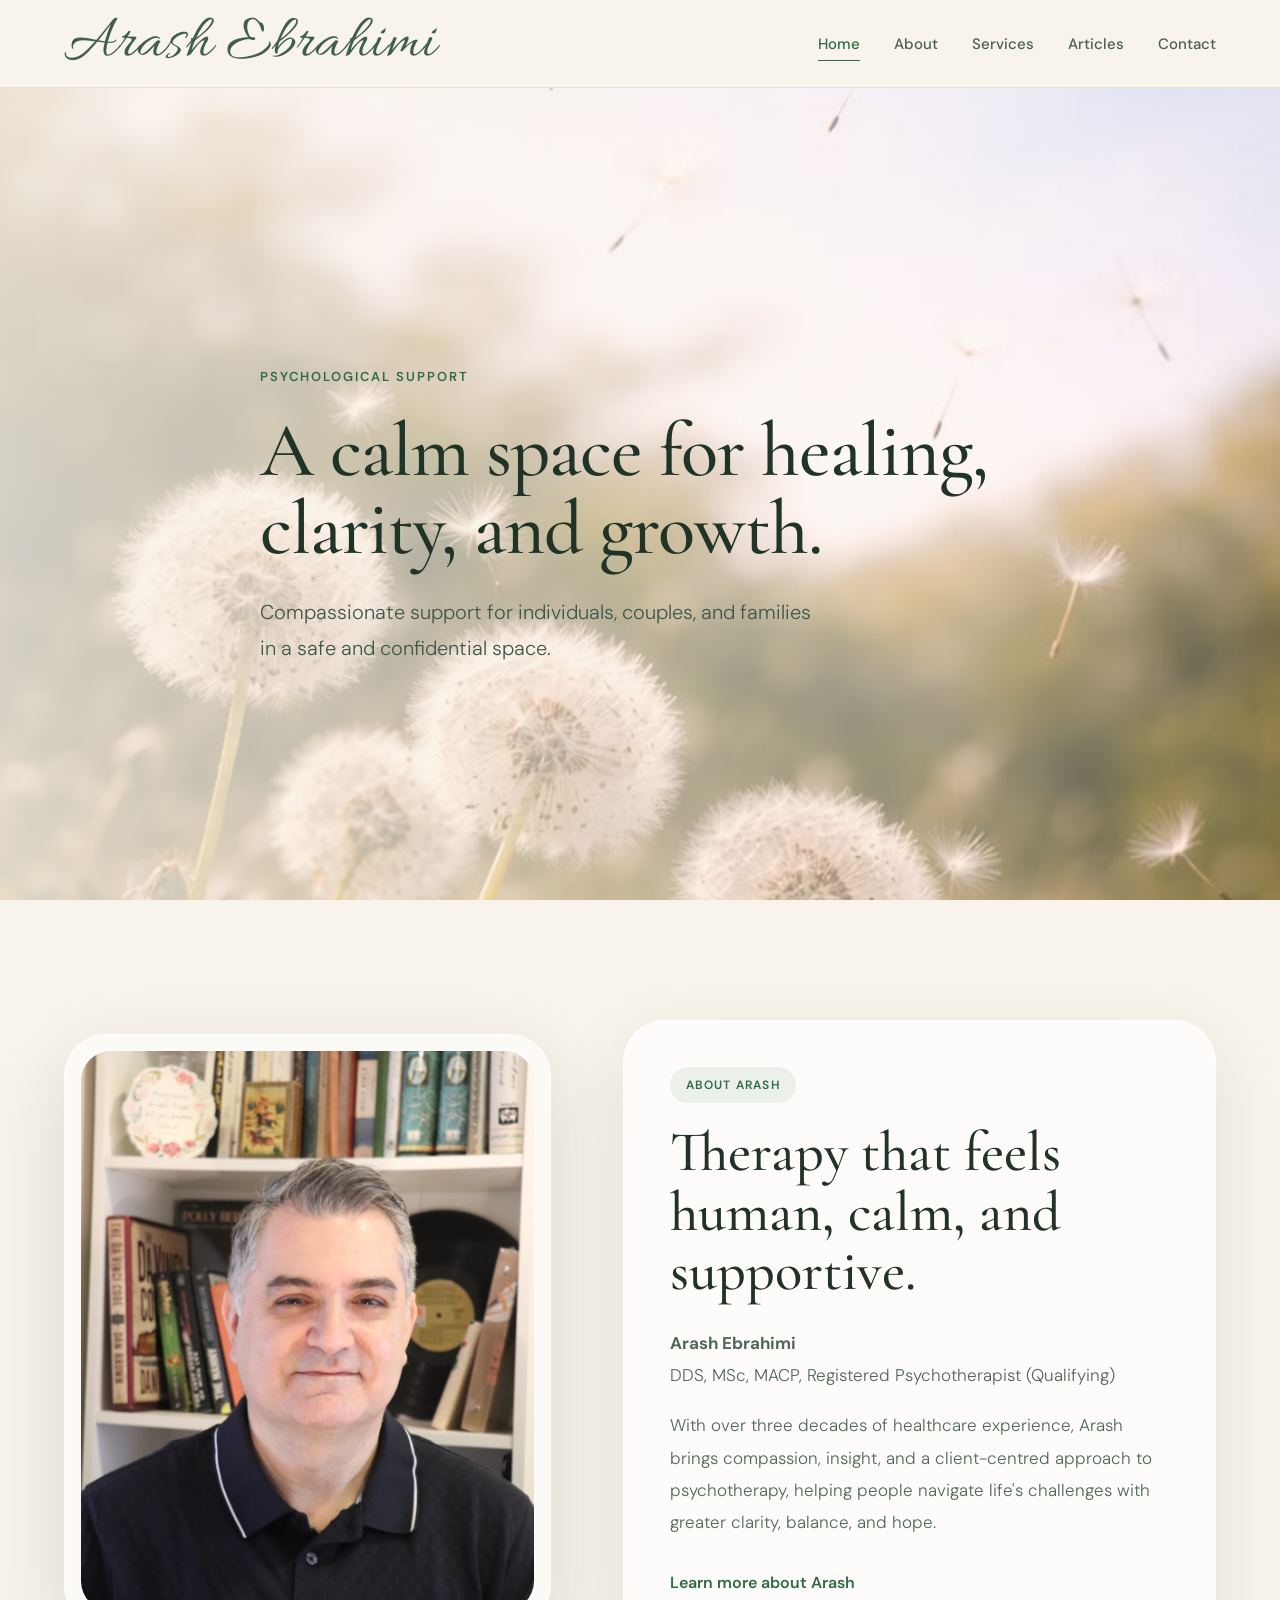
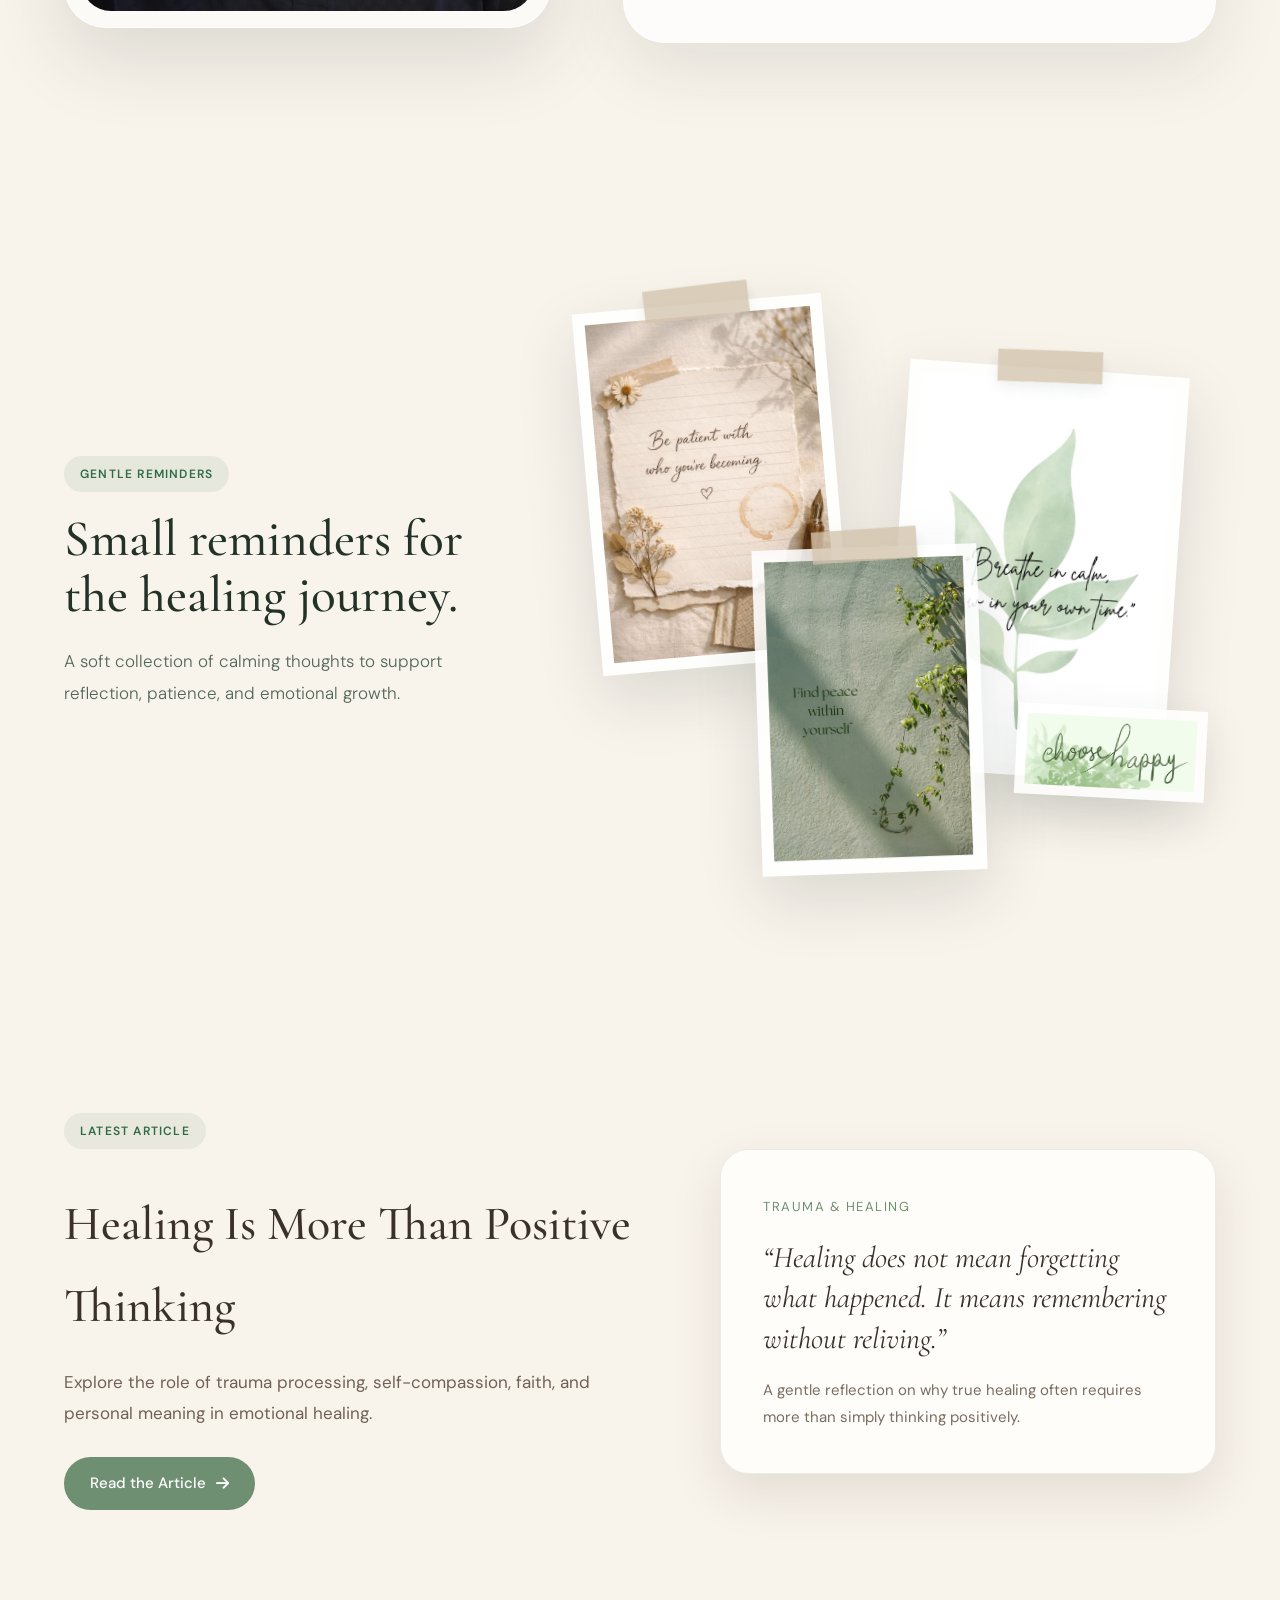
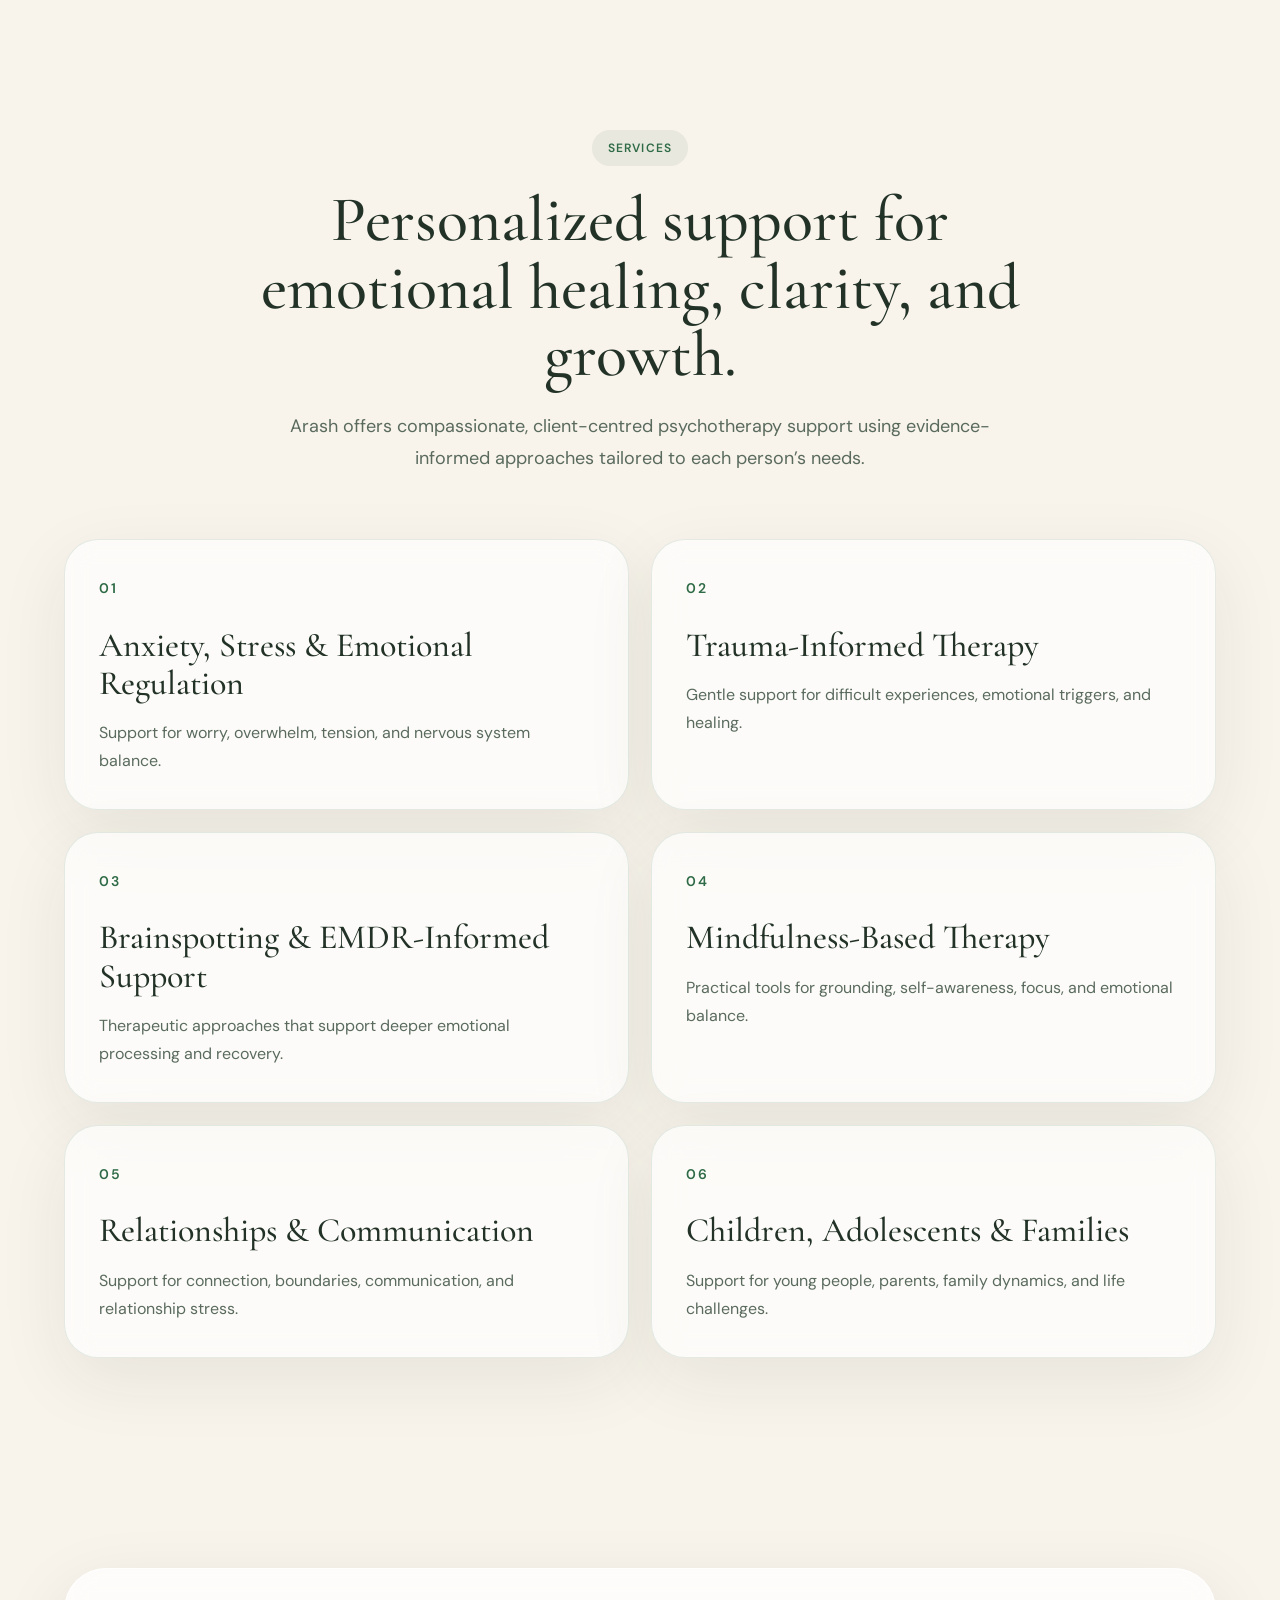
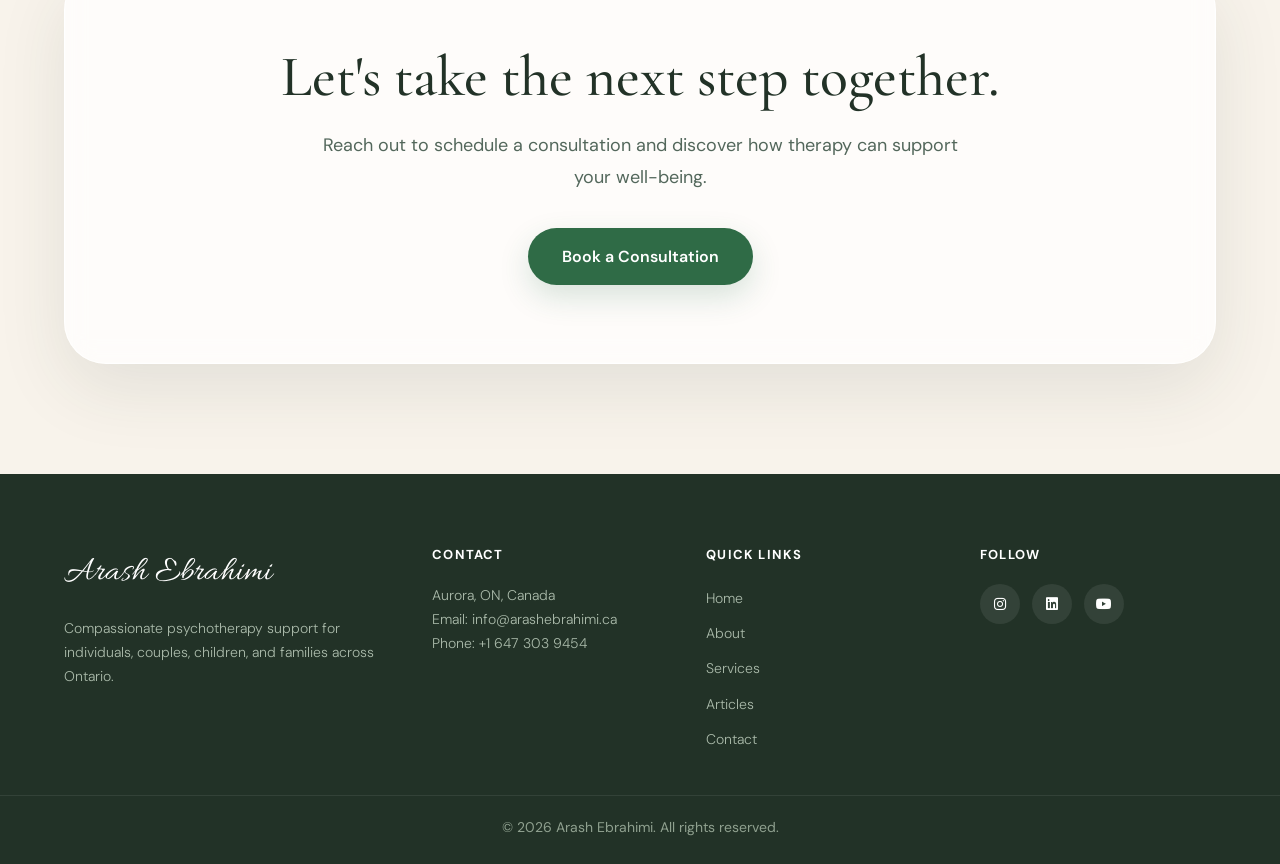
==== commit 9cd327f5: "Add Artiles page" ====
--- a/index.html
+++ b/index.html
@@ -171,7 +171,7 @@
         personal meaning in emotional healing.
       </p>
 
-      <a href="articles/healing-is-more-than-positive-thinking.html" class="article-button">
+      <a href="Articles/healing-is-more-than-positive-thinking.html" class="article-button">
         Read the Article
         <i class="fa-solid fa-arrow-right"></i>
       </a>
